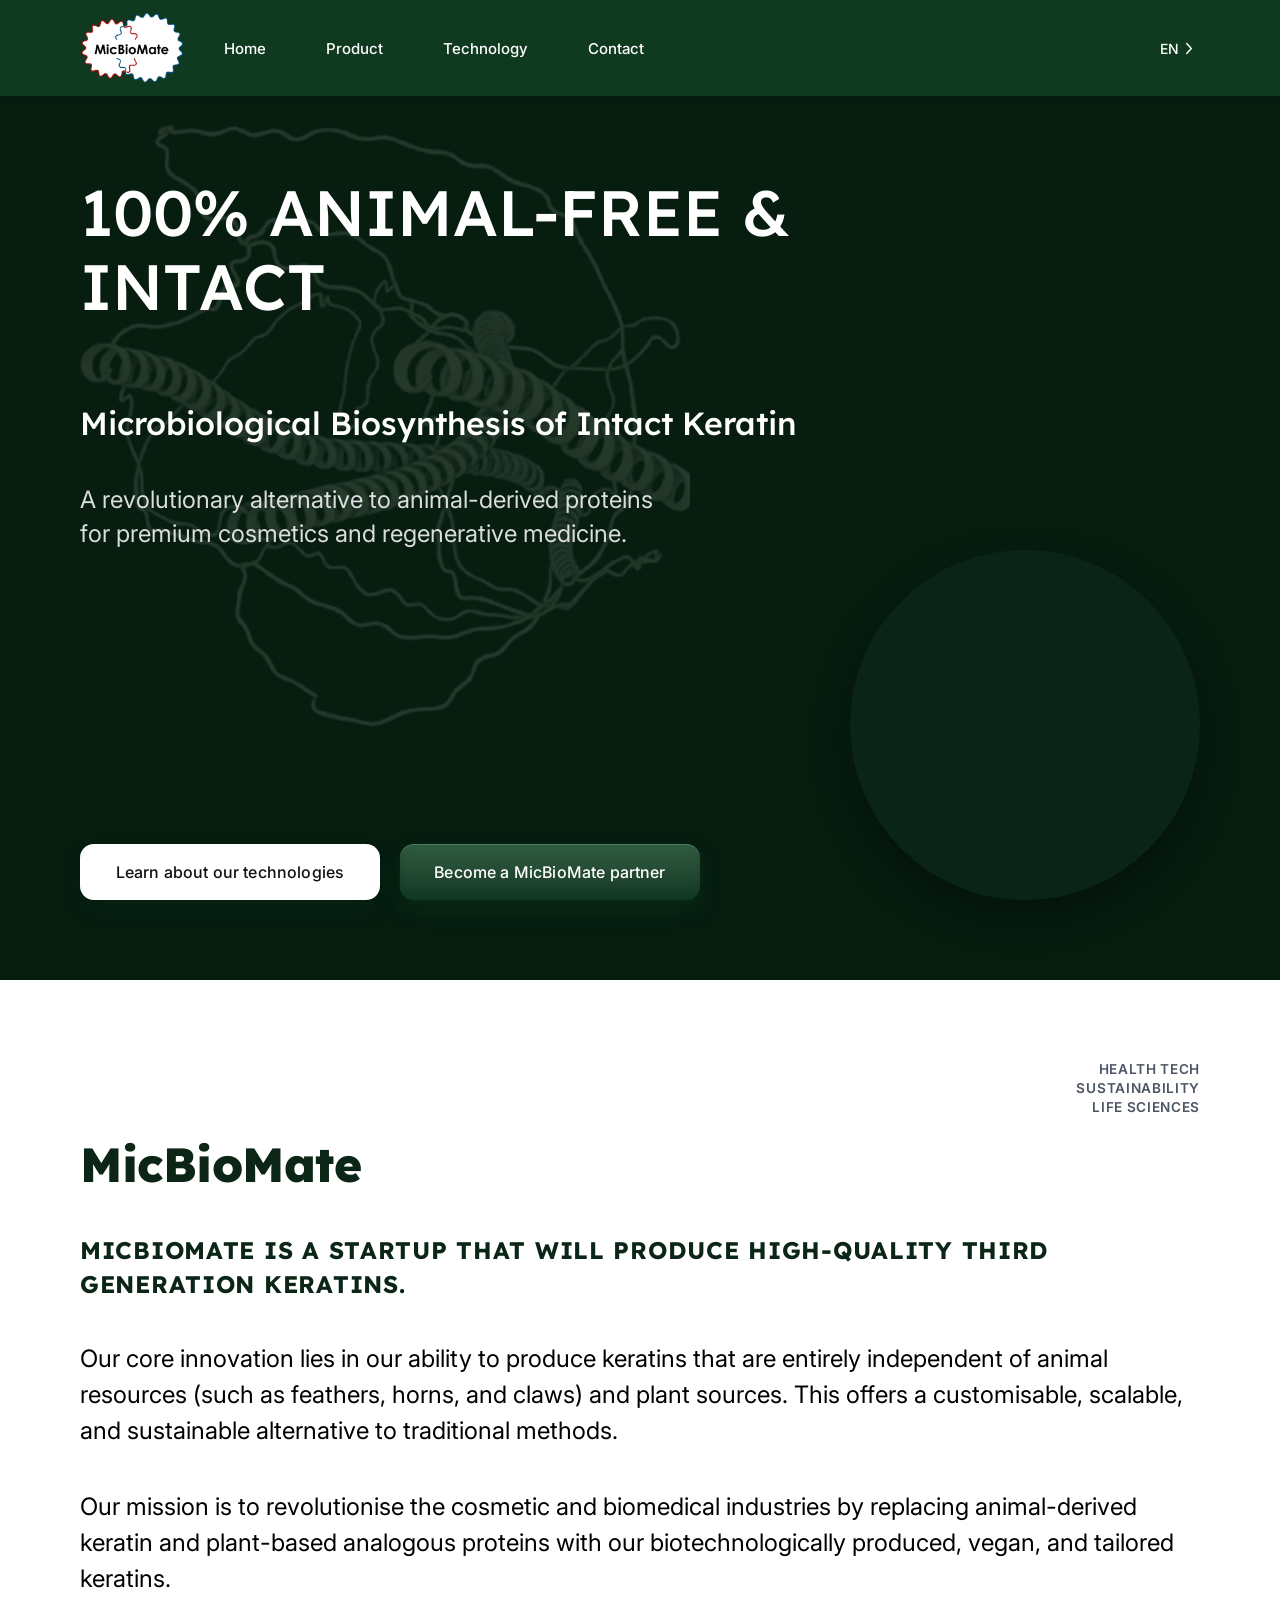
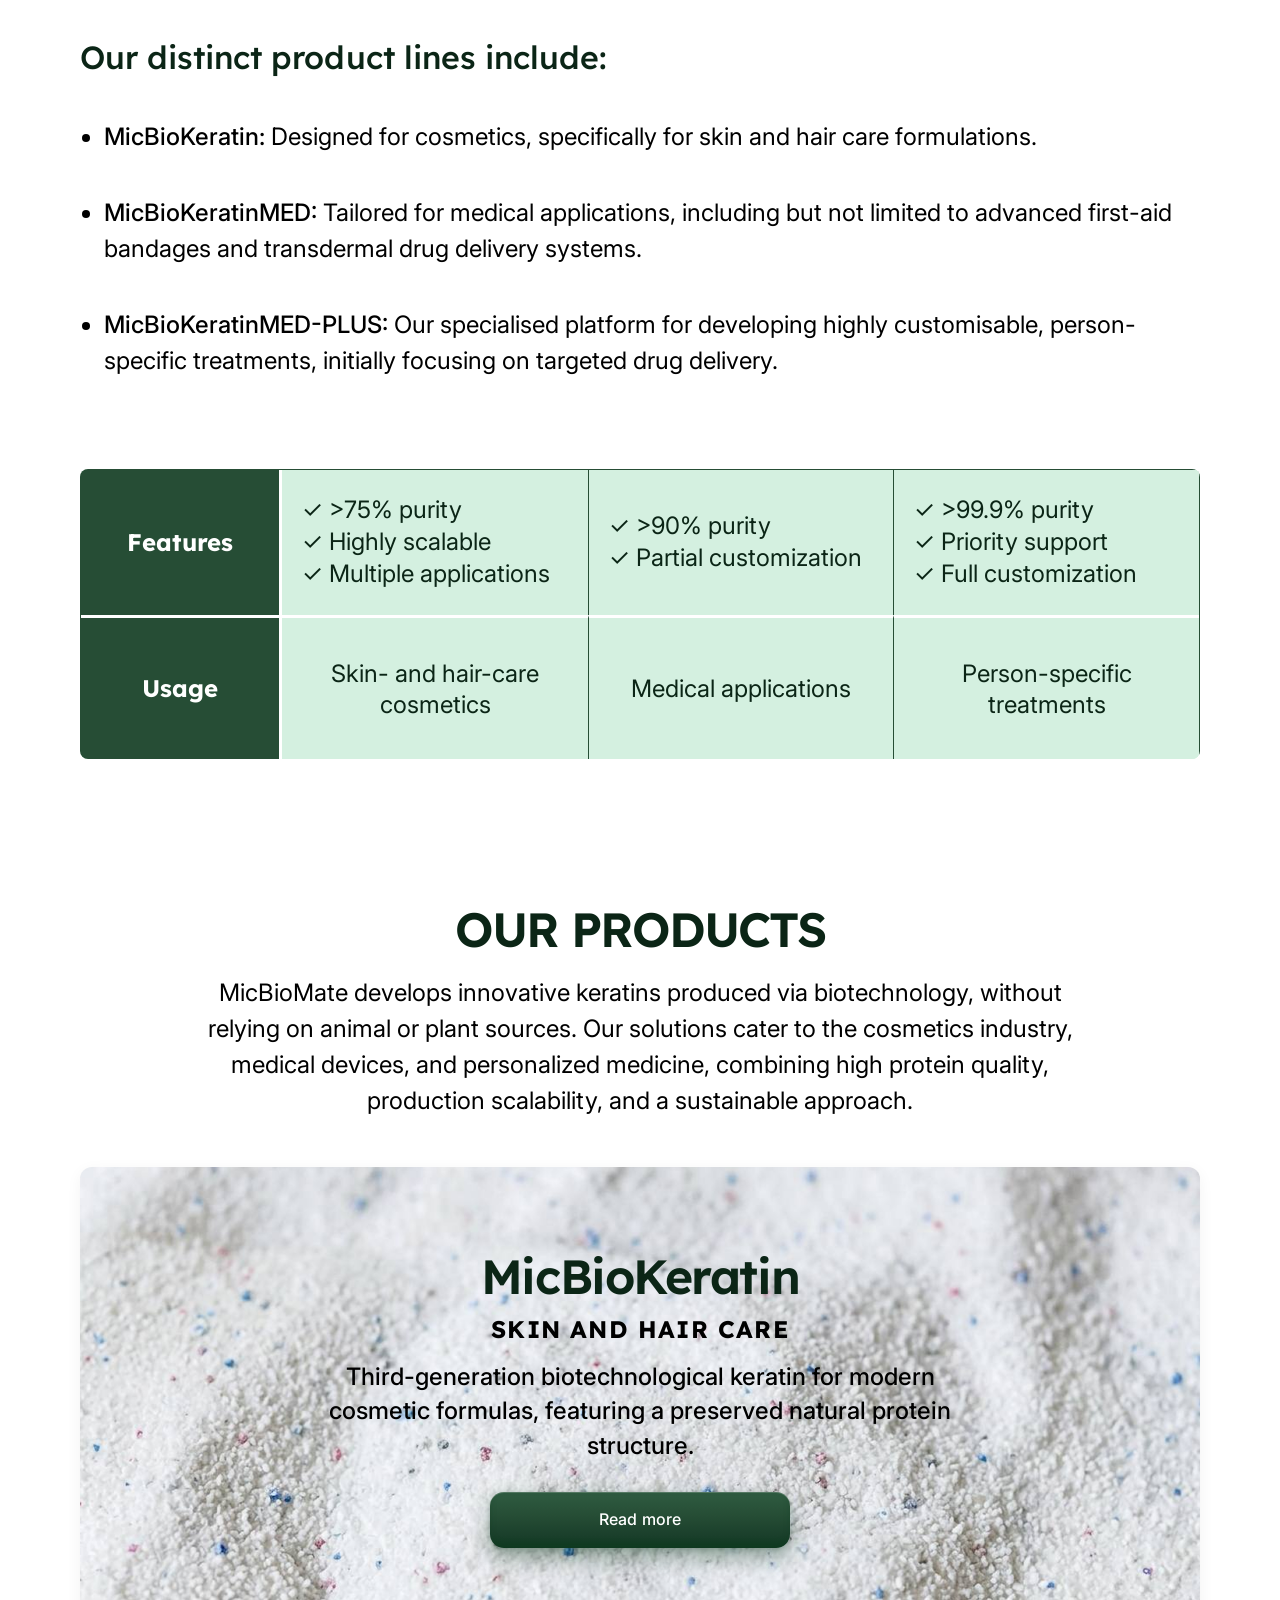
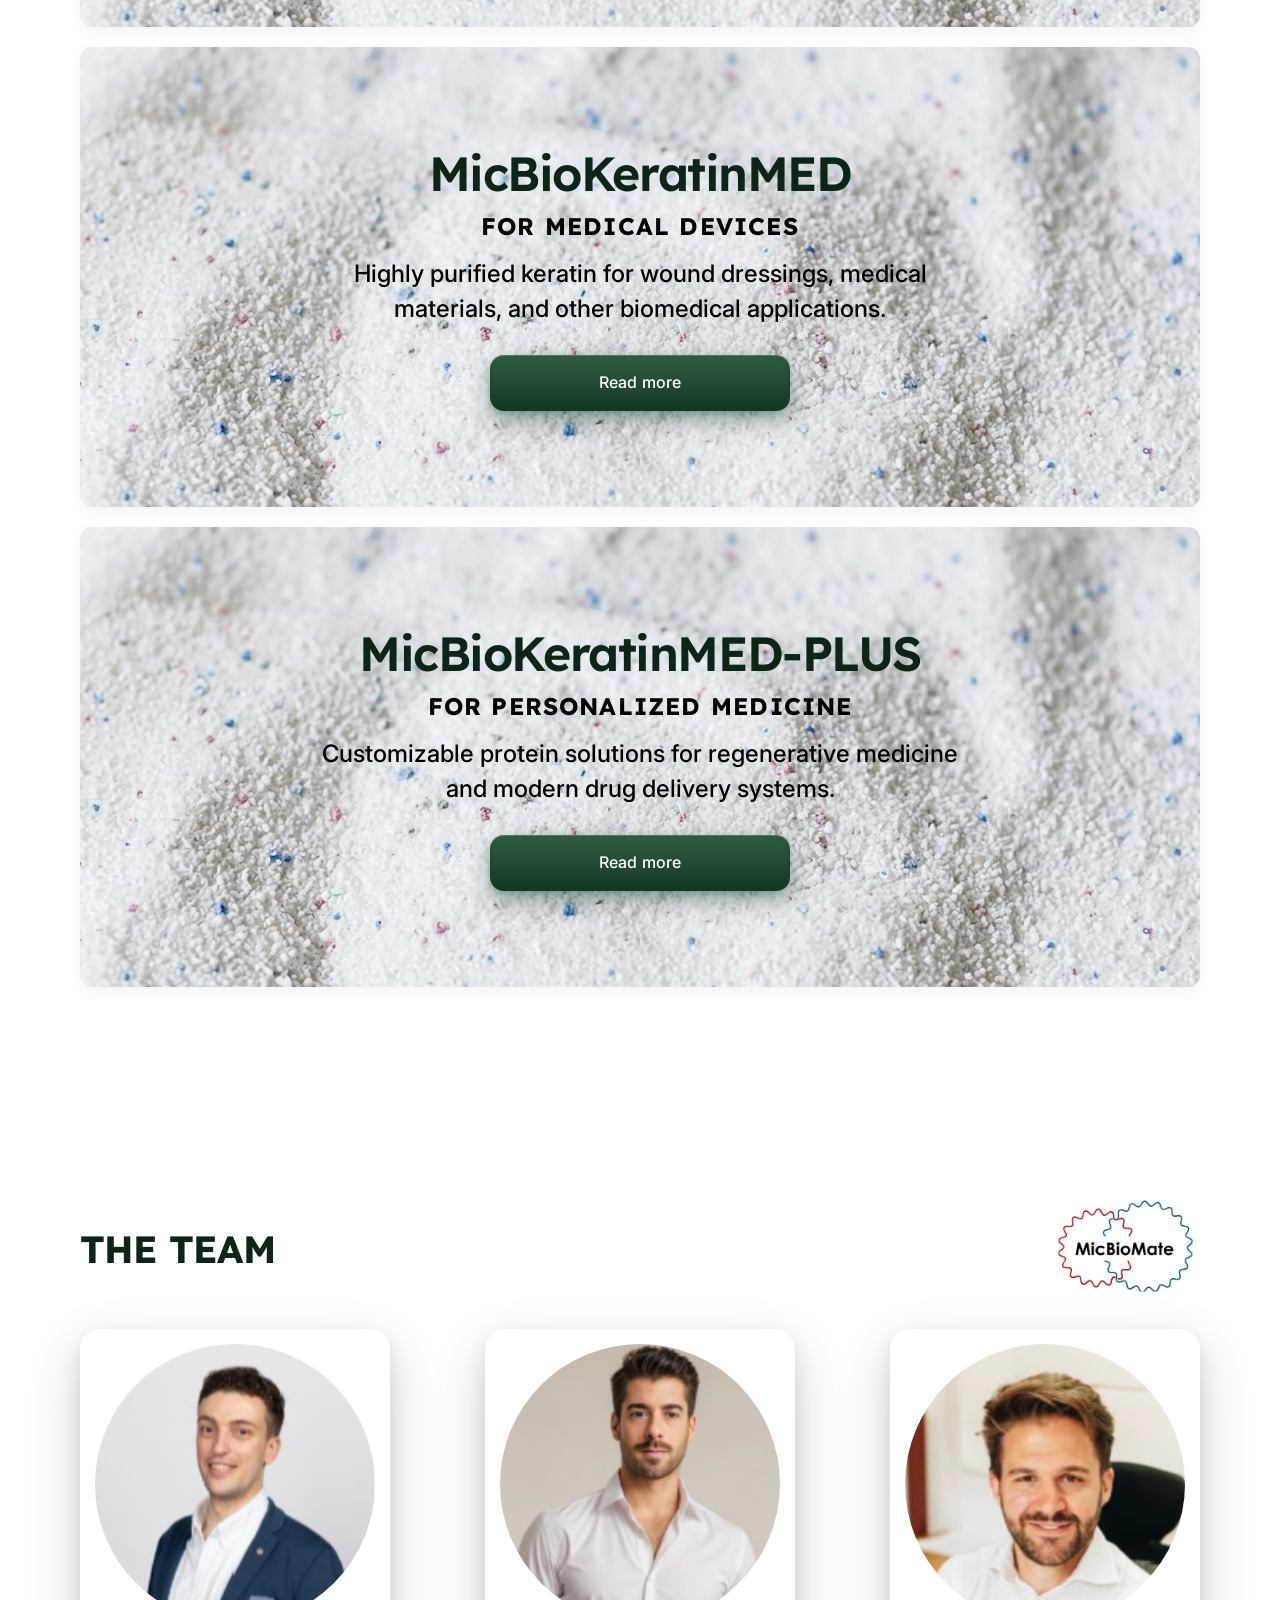
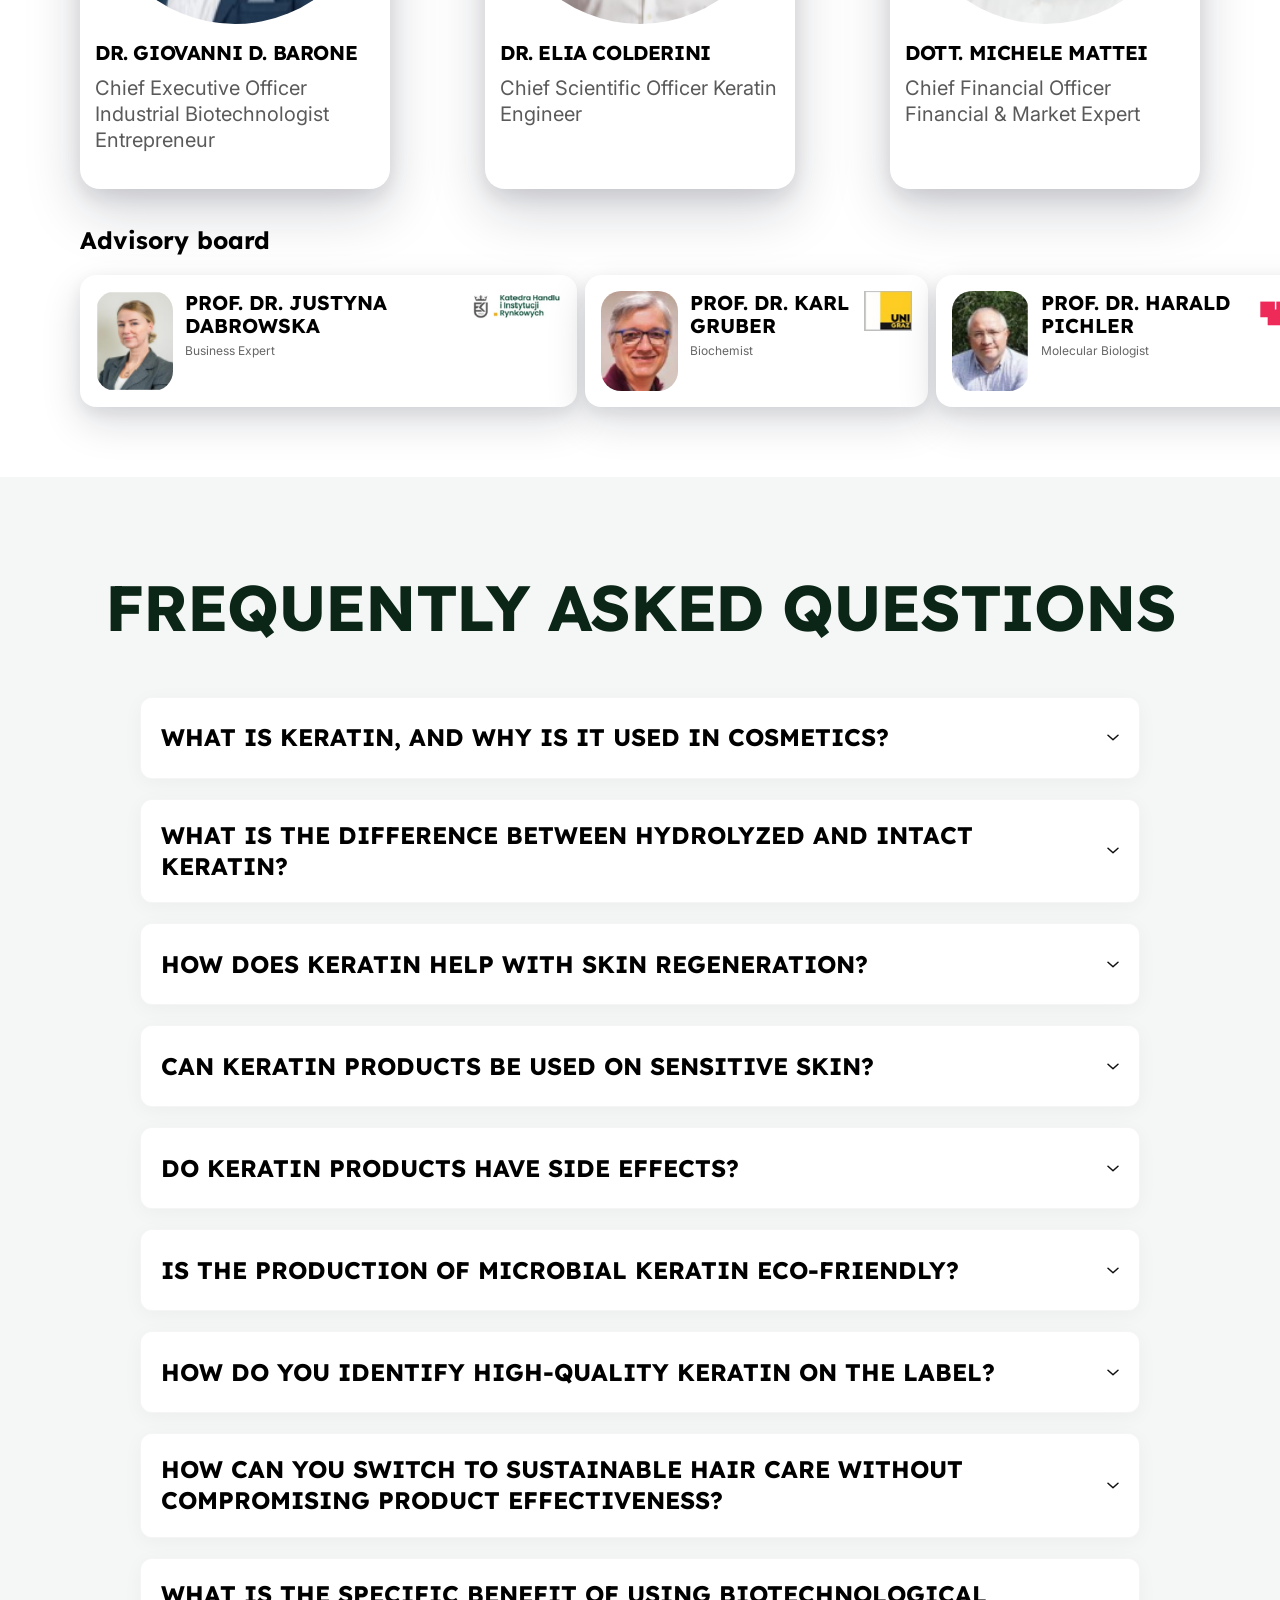
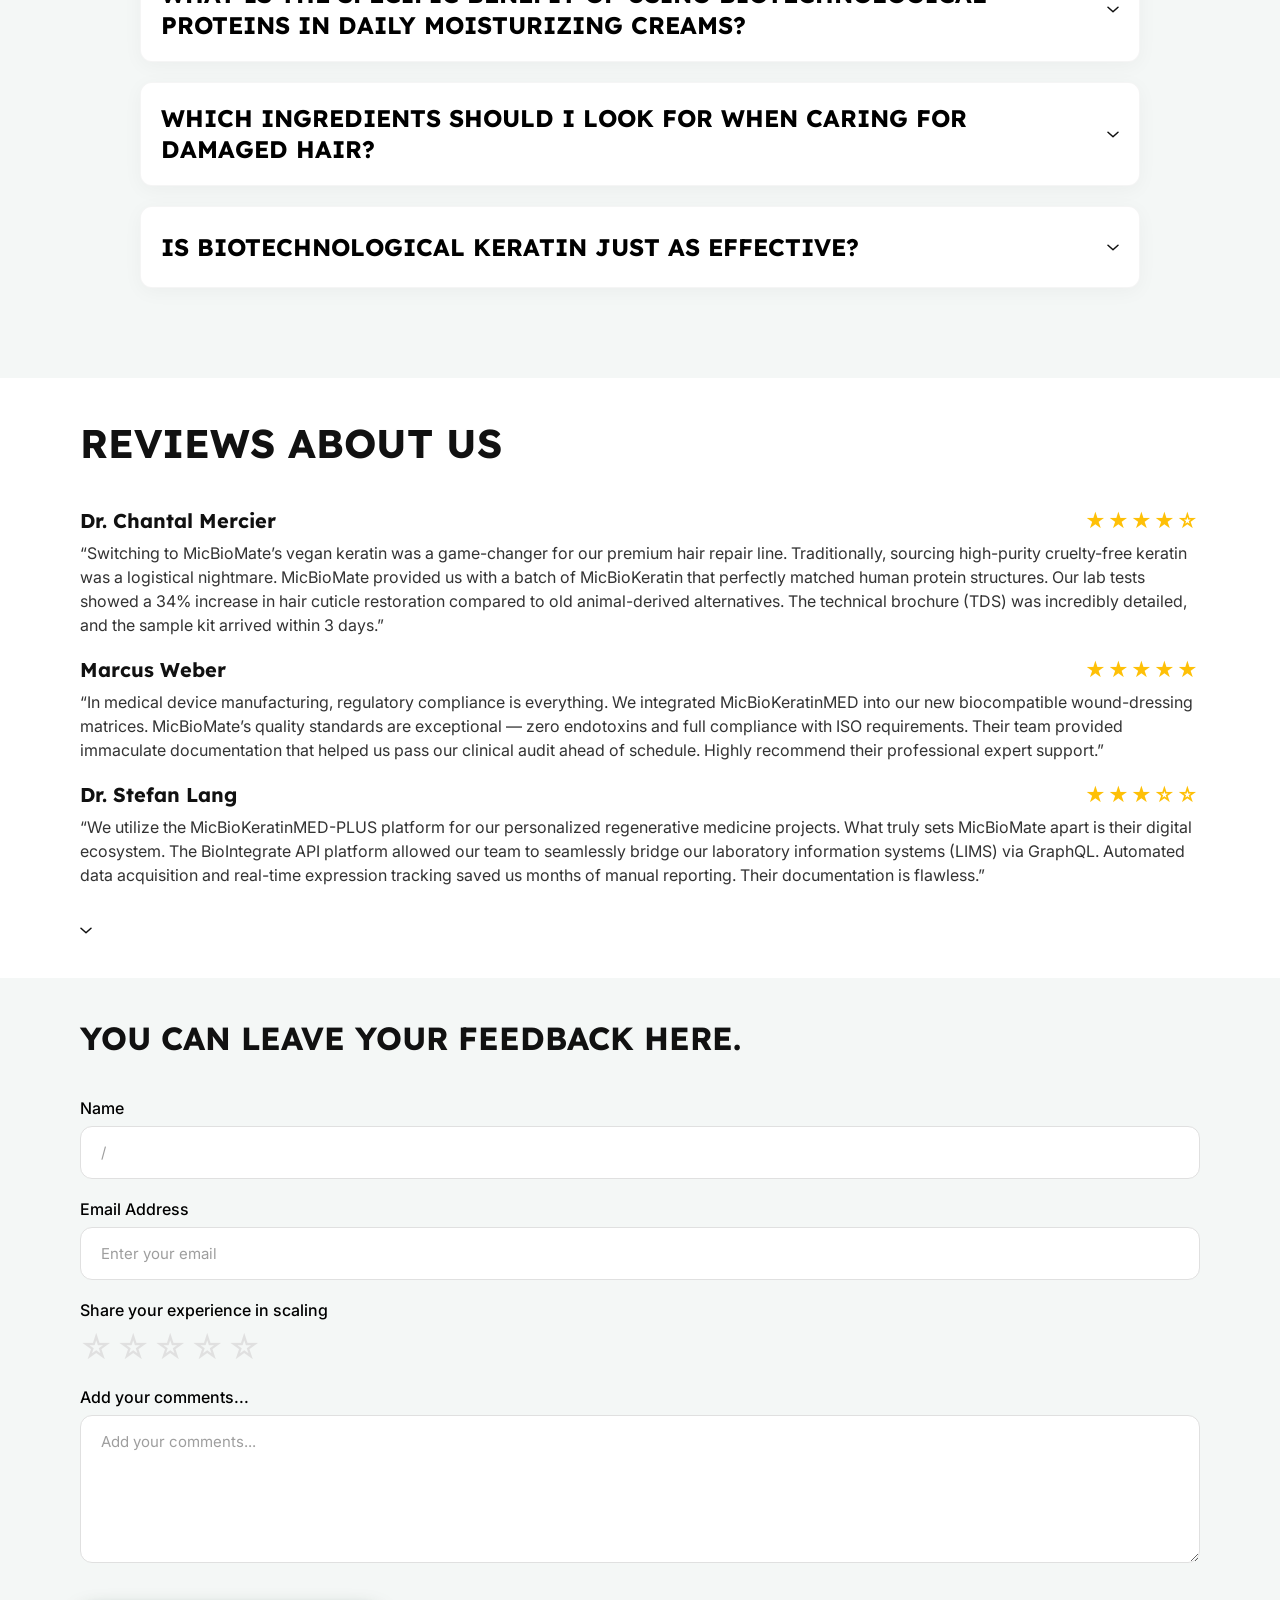
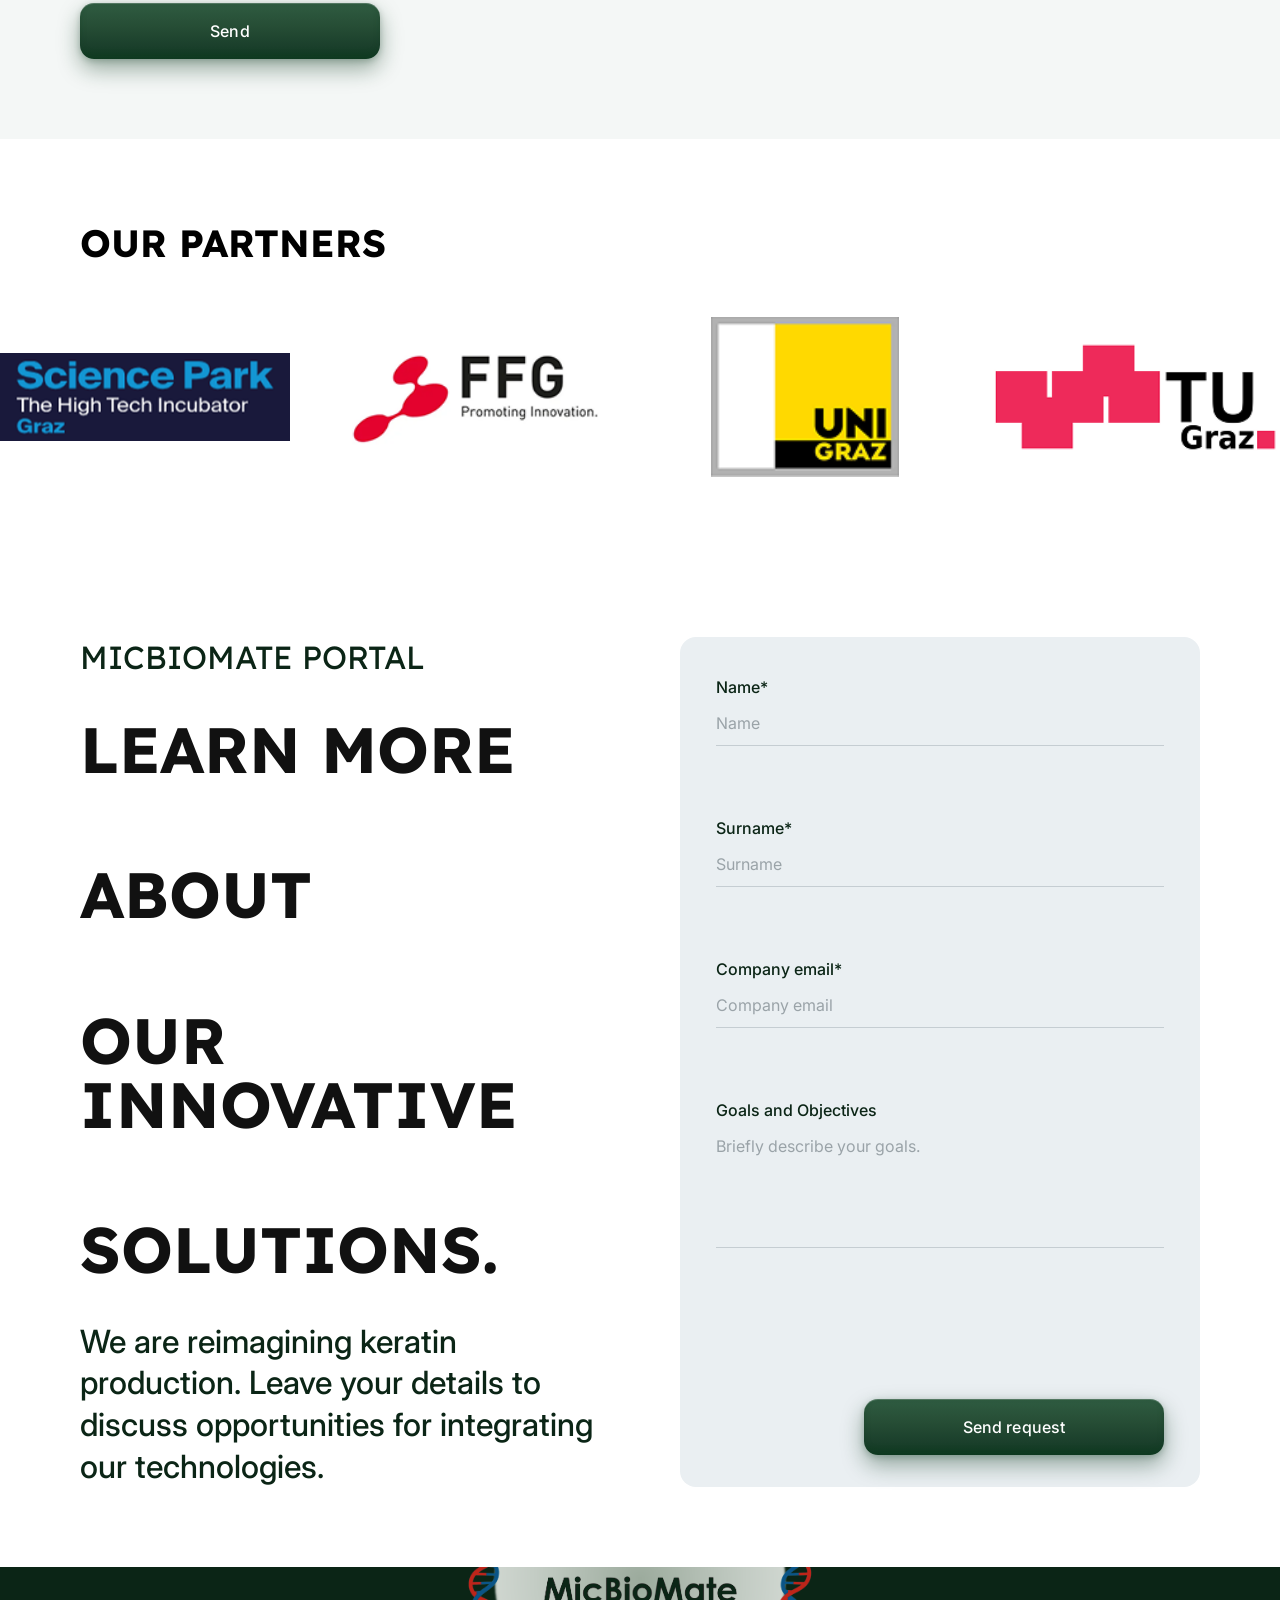
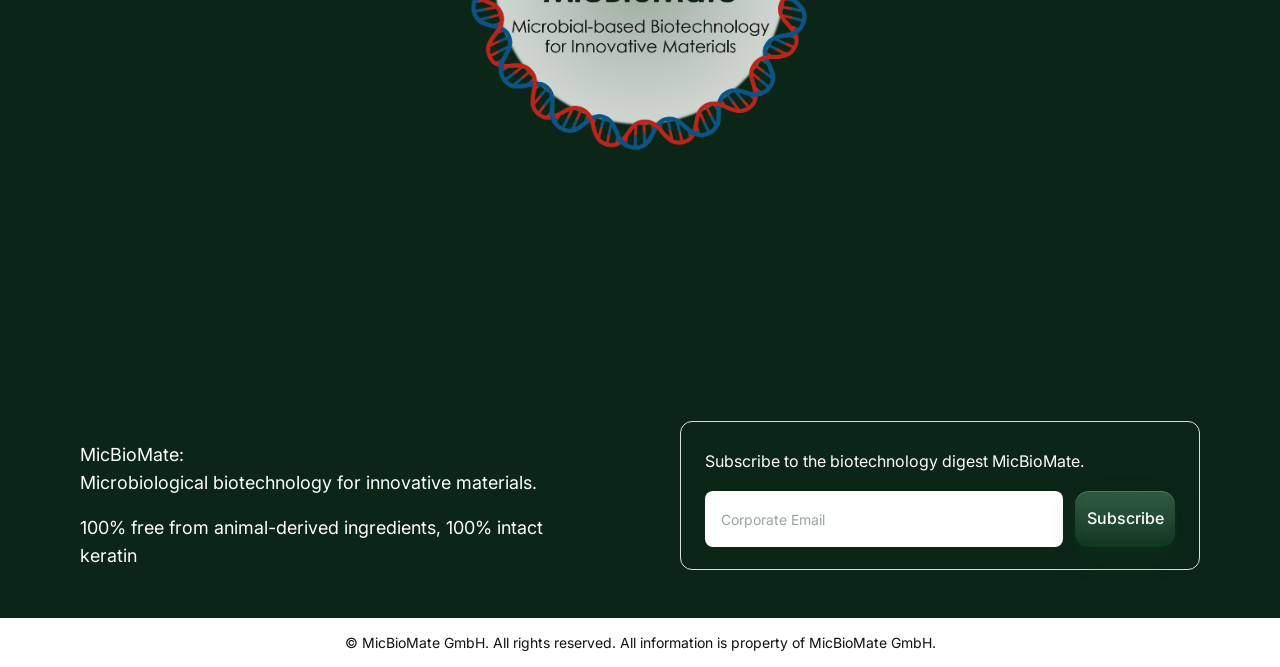
==== index.html @ aed1839c "tatiana internship initial commit" ====
<!DOCTYPE html>
<html lang="en">
<head>
    <meta charset="UTF-8">
    <meta name="viewport" content="width=device-width, initial-scale=1.0">
    <title>MicBioMate — Biobased Materials</title>

    <link rel="preconnect" href="https://fonts.googleapis.com">
    <link rel="preconnect" href="https://fonts.gstatic.com" crossorigin>
    <link href="https://fonts.googleapis.com/css2?family=Inter:wght@400;500;600;700&family=Lexend:wght@400;500;600;700&family=Space+Mono:wght@400;700&display=swap" rel="stylesheet">

    <link rel="stylesheet" href="styles.css">
    <link rel="icon" href="mypictures/favicon-96x96.png" type="image/png">
    <link rel="apple-touch-icon" href="mypictures/apple-touch-icon.png">
</head>
<body>

    <!-- Header Navigation -->
    <header class="header">
    <div class="container header-container">
        <a href="index.html" class="logo">
            <img src="mypictures/Logo.png" alt="MicBioMate Logo" class="logo-img">
        </a>

        <nav class="nav-menu" id="navMenu">
            <a href="index.html#home" class="nav-link" data-i18n="nav_home">Home</a>
            <a href="index.html#product" class="nav-link" data-i18n="nav_product">Product</a>
            <a href="index.html#tech" class="nav-link" data-i18n="nav_tech">Technology</a>
            <a href="mailto:info@micbiomate.com" class="nav-link" data-i18n="nav_contact">Contact</a>
        </nav>

        <div class="header-right">
            <button class="burger-btn" id="burgerBtn" type="button" aria-label="Menu" aria-expanded="false">
                <span class="burger-line"></span>
                <span class="burger-line"></span>
                <span class="burger-line"></span>
            </button>
            <div class="lang-dropdown" id="langDropdown">
                <button class="lang-btn" id="langBtn" type="button" aria-expanded="false">
                    <span class="current-lang" id="currentLang">EN</span>
                    <span class="lang-arrow" aria-hidden="true"><svg class="icon-chevron" width="12" height="7" viewBox="0 0 12 7" fill="none"><path d="M1 1.2L6 5.8L11 1.2" stroke="currentColor" stroke-width="1.5" stroke-linecap="round" stroke-linejoin="round"/></svg></span>
                </button>
                <div class="lang-menu" id="langMenu">
                    <button type="button" class="lang-option" data-lang="en">
                        <span class="lang-flag lang-flag-en" aria-hidden="true"></span>
                        <span class="lang-name">English</span>
                    </button>
                    <button type="button" class="lang-option" data-lang="de">
                        <span class="lang-flag lang-flag-de" aria-hidden="true"></span>
                        <span class="lang-name">German</span>
                    </button>
                    <button type="button" class="lang-option" data-lang="it">
                        <span class="lang-flag lang-flag-it" aria-hidden="true"></span>
                        <span class="lang-name">Italian</span>
                    </button>
                </div>
            </div>
        </div>
    </div>
</header>

    <!-- Hero Section (#home) -->
    <section class="hero" id="home">
        <div class="container hero-container">
            <div class="hero-copy">
                <div class="hero-tag" data-i18n="hero_tag">100% ANIMAL-FREE & INTACT</div>
                <h1 class="hero-title" data-i18n="hero_title">Microbiological Biosynthesis of Intact Keratin</h1>
                <p class="hero-description" data-i18n="hero_desc">
                    A revolutionary alternative to animal-derived proteins for premium cosmetics and regenerative medicine.
                </p>
            </div>

            <div class="hero-buttons">
                <a href="tech.html" class="btn btn-primary" data-i18n="btn_tech">Learn about our technologies</a>
                <a href="partner.html" class="btn btn-secondary" data-i18n="btn_partner">Become a MicBioMate partner</a>
            </div>

            <div class="hero-video-wrap">
                <video class="hero-video" src="mypictures/video5.mp4" autoplay muted loop playsinline preload="auto"></video>
            </div>
        </div>

        <div class="hero-molecule-container">
            <img src="mypictures/molekula.png" alt="Keratin Structure" class="hero-molecule-img">
        </div>
    </section>

    <!-- Technologies Section (#tech) -->
    <section class="tech-section" id="tech">
        <div class="container">
            <div class="tech-header">
                <div class="tech-title-wrap">
                    <h2 class="tech-main-title">MicBioMate</h2>
                </div>
                <div class="tech-category-tag">
                    <span>HEALTH TECH</span>
                    <span>SUSTAINABILITY</span>
                    <span>LIFE SCIENCES</span>
                </div>
            </div>

            <p class="tech-subtitle" data-i18n="home_tech_sub">
                MICBIOMATE IS A STARTUP THAT WILL PRODUCE HIGH-QUALITY THIRD GENERATION KERATINS.
            </p>

            <p class="tech-text" data-i18n="tech_desc_1">
                Our core innovation lies in our ability to produce keratins that are entirely independent of animal resources (such as feathers, horns, and claws) and plant sources. This offers a customisable, scalable, and sustainable alternative to traditional methods.
            </p>

            <p class="tech-text" data-i18n="tech_desc_2">
                Our mission is to revolutionise the cosmetic and biomedical industries by replacing animal-derived keratin and plant-based analogous proteins with our biotechnologically produced, vegan, and tailored keratins.
            </p>

            <h3 class="product-lines-title" data-i18n="prod_title">Our distinct product lines include:</h3>

            <ul class="product-lines-list">
                <li>
                    <strong>MicBioKeratin:</strong> <span data-i18n="pline1_desc">Designed for cosmetics, specifically for skin and hair care formulations.</span>
                </li>
                <li>
                    <strong>MicBioKeratinMED:</strong> <span data-i18n="pline2_desc">Tailored for medical applications, including but not limited to advanced first-aid bandages and transdermal drug delivery systems.</span>
                </li>
                <li>
                    <strong>MicBioKeratinMED-PLUS:</strong> <span data-i18n="pline3_desc">Our specialised platform for developing highly customisable, person-specific treatments, initially focusing on targeted drug delivery.</span>
                </li>
            </ul>

            <div class="tech-table-wrapper">
                <table class="tech-table">
                    <thead>
                        <tr>
                            <th class="col-header" data-i18n="table_features">Features</th>
                            <th>
                                <ul>
                                    <li>✓ &gt;75% purity</li>
                                    <li>✓ Highly scalable</li>
                                    <li>✓ Multiple applications</li>
                                </ul>
                            </th>
                            <th>
                                <ul>
                                    <li>✓ &gt;90% purity</li>
                                    <li>✓ Partial customization</li>
                                </ul>
                            </th>
                            <th>
                                <ul>
                                    <li>✓ &gt;99.9% purity</li>
                                    <li>✓ Priority support</li>
                                    <li>✓ Full customization</li>
                                </ul>
                            </th>
                        </tr>
                    </thead>
                    <tbody>
                        <tr>
                            <td class="row-header" data-i18n="table_usage">Usage</td>
                            <td data-i18n="table_usage_1">Skin- and hair-care cosmetics</td>
                            <td data-i18n="table_usage_2">Medical applications</td>
                            <td data-i18n="table_usage_3">Person-specific treatments</td>
                        </tr>
                    </tbody>
                </table>
            </div>
        </div>
    </section>

    <!-- Products Cards Section (#product) -->
    <section id="product" class="products-section">
        <div class="container">
            <div class="products-header">
                <h2 class="products-title" data-i18n="products_title">OUR PRODUCTS</h2>
                <p class="products-subtext" data-i18n="products_subtext">
                    MicBioMate develops innovative keratins produced via biotechnology, without relying on animal or plant sources. Our solutions cater to the cosmetics industry, medical devices, and personalized medicine, combining high protein quality, production scalability, and a sustainable approach.
                </p>
            </div>

            <div class="products-grid">
                <div class="product-card">
                    <h3 class="product-card-title">MicBioKeratin</h3>
                    <span class="product-card-subtitle" data-i18n="pcard1_sub">SKIN AND HAIR CARE</span>
                    <p class="product-card-desc" data-i18n="pcard1_desc">
                        Third-generation biotechnological keratin for modern cosmetic formulas, featuring a preserved natural protein structure.
                    </p>
                    <a href="product-micbiokeratin.html" class="btn btn-primary" data-i18n="btn_read_more">Read more</a>
                </div>

                <div class="product-card">
                    <h3 class="product-card-title">MicBioKeratinMED</h3>
                    <span class="product-card-subtitle" data-i18n="pcard2_sub">FOR MEDICAL DEVICES</span>
                    <p class="product-card-desc" data-i18n="pcard2_desc">
                        Highly purified keratin for wound dressings, medical materials, and other biomedical applications.
                    </p>
                    <a href="product-micbiokeratinmed.html" class="btn btn-primary" data-i18n="btn_read_more">Read more</a>
                </div>

                <div class="product-card">
                    <h3 class="product-card-title">MicBioKeratinMED-PLUS</h3>
                    <span class="product-card-subtitle" data-i18n="pcard3_sub">FOR PERSONALIZED MEDICINE</span>
                    <p class="product-card-desc" data-i18n="pcard3_desc">
                        Customizable protein solutions for regenerative medicine and modern drug delivery systems.
                    </p>
                    <a href="product-micbiokeratinmed-plus.html" class="btn btn-primary" data-i18n="btn_read_more">Read more</a>
                </div>
            </div>
        </div>
    </section>

    <!-- The Team -->
    <section class="team-section" id="team">
        <div class="container">
            <div class="team-frame">
            <div class="team-header">
                <h2 class="team-main-title" data-i18n="team_title">THE TEAM</h2>
                <div class="team-logo-wrap">
                    <img src="mypictures/Logo.png" alt="MicBioMate Logo" class="team-badge-logo">
                </div>
            </div>

            <div class="team-grid">
                <div class="team-card">
                    <div class="team-img-wrap">
                        <img src="mypictures/image3.png" alt="Dr. Giovanni D. Barone" class="team-avatar">
                    </div>
                    <h3 class="team-member-name">DR. GIOVANNI D. BARONE</h3>
                    <p class="team-member-role" data-i18n-html="team_role_1">Chief Executive Officer<br>Industrial Biotechnologist<br>Entrepreneur</p>
                </div>

                <div class="team-card">
                    <div class="team-img-wrap">
                        <img src="mypictures/image4.png" alt="Dr. Elia Coldesini" class="team-avatar">
                    </div>
                    <h3 class="team-member-name">DR. ELIA COLDERINI</h3>
                    <p class="team-member-role" data-i18n="team_role_2">Chief Scientific Officer Keratin Engineer</p>
                </div>

                <div class="team-card">
                    <div class="team-img-wrap">
                        <img src="mypictures/image5.png" alt="Dott. Michele Mattei" class="team-avatar">
                    </div>
                    <h3 class="team-member-name">DOTT. MICHELE MATTEI</h3>
                    <p class="team-member-role" data-i18n="team_role_3">Chief Financial Officer Financial &amp; Market Expert</p>
                </div>
            </div>

            <div class="advisory-section">
                <h3 class="advisory-title" data-i18n="advisory_title">Advisory board</h3>
                
                <div class="advisory-grid">
                    <div class="advisory-card advisory-card-1">
                        <img src="mypictures/image6.png" alt="Prof. Dr. Justyna Dabrowska" class="advisory-avatar">
                        <div class="advisory-info">
                            <h4 class="advisory-name">PROF. DR. JUSTYNA DABROWSKA</h4>
                            <p class="advisory-desc">Business Expert</p>
                        </div>
                        <img src="mypictures/image9.png" alt="Institution Logo" class="advisory-logo">
                    </div>

                    <div class="advisory-card advisory-card-2">
                        <img src="mypictures/image7.png" alt="Prof. Dr. Karl Gruber" class="advisory-avatar">
                        <div class="advisory-info">
                            <h4 class="advisory-name">PROF. DR. KARL GRUBER</h4>
                            <p class="advisory-desc">Biochemist</p>
                        </div>
                        <img src="mypictures/image10.png" alt="Institution Logo" class="advisory-logo">
                    </div>

                    <div class="advisory-card advisory-card-3">
                        <img src="mypictures/image8.png" alt="Prof. Dr. Harald Pichler" class="advisory-avatar">
                        <div class="advisory-info">
                            <h4 class="advisory-name">PROF. DR. HARALD PICHLER</h4>
                            <p class="advisory-desc">Molecular Biologist</p>
                        </div>
                        <img src="mypictures/image11.png" alt="Institution Logo" class="advisory-logo">
                    </div>
                </div>
            </div>
            </div>
        </div>
    </section>
   <!-- 5. Frequently Asked Questions Section -->
<section class="faq-section" id="faq">
    <div class="container">
        <h2 class="faq-main-title" data-i18n="faq_title">FREQUENTLY ASKED QUESTIONS</h2>
        
        <div class="faq-list">
            <div class="faq-item">
                <button class="faq-question" type="button" aria-expanded="false">
                    <span data-i18n="faq_q1">WHAT IS KERATIN, AND WHY IS IT USED IN COSMETICS?</span>
                    <span class="faq-arrow" aria-hidden="true"><svg class="icon-chevron" width="12" height="7" viewBox="0 0 12 7" fill="none"><path d="M1 1.2L6 5.8L11 1.2" stroke="currentColor" stroke-width="1.5" stroke-linecap="round" stroke-linejoin="round"/></svg></span>
                </button>
                <div class="faq-answer">
                    <p data-i18n="faq_a1">Keratin is a fibrous protein that serves as the primary building block for hair, nails, and skin. It is used in cosmetic products to help restore damaged hair, improve skin elasticity, and protect the skin barrier.</p>
                    <a href="https://www.google.com/search?q=WHAT+IS+KERATIN,+AND+WHY+IS+IT+USED+IN+COSMETICS?" target="_blank" class="btn btn-primary btn-faq" data-i18n="faq_google">Ask Google AI</a>
                </div>
            </div>

            <div class="faq-item">
                <button class="faq-question" type="button" aria-expanded="false">
                    <span data-i18n="faq_q2">WHAT IS THE DIFFERENCE BETWEEN HYDROLYZED AND INTACT KERATIN?</span>
                    <span class="faq-arrow" aria-hidden="true"><svg class="icon-chevron" width="12" height="7" viewBox="0 0 12 7" fill="none"><path d="M1 1.2L6 5.8L11 1.2" stroke="currentColor" stroke-width="1.5" stroke-linecap="round" stroke-linejoin="round"/></svg></span>
                </button>
                <div class="faq-answer">
                    <p data-i18n="faq_a2">Hydrolyzed keratin is broken down into small fragments using chemical treatments to more easily fit onto external hair structures or surface skin; intact keratin maintains its native structure and structural protein integrity, providing a durable, profound priming protein layer for supreme product.</p>
                    <a href="https://www.google.com/search?q=WHAT+IS+THE+DIFFERENCE+BETWEEN+HYDROLYZED+AND+INTACT+KERATIN?" target="_blank" class="btn btn-primary btn-faq" data-i18n="faq_google">Ask Google AI</a>
                </div>
            </div>

            <div class="faq-item">
                <button class="faq-question" type="button" aria-expanded="false">
                    <span data-i18n="faq_q3">HOW DOES KERATIN HELP WITH SKIN REGENERATION?</span>
                    <span class="faq-arrow" aria-hidden="true"><svg class="icon-chevron" width="12" height="7" viewBox="0 0 12 7" fill="none"><path d="M1 1.2L6 5.8L11 1.2" stroke="currentColor" stroke-width="1.5" stroke-linecap="round" stroke-linejoin="round"/></svg></span>
                </button>
                <div class="faq-answer">
                    <p data-i18n="faq_a3">Intact keratin provides structural protein support and cell integrity, assisting in dermal repair and extracellular matrix formation. This protein helps with the extensive production of fine skin collagen and strengthening the protective skin barrier.</p>
                    <a href="https://www.google.com/search?q=HOW+DOES+KERATIN+HELP+WITH+SKIN+REGENERATION?" target="_blank" class="btn btn-primary btn-faq" data-i18n="faq_google">Ask Google AI</a>
                </div>
            </div>

            <div class="faq-item">
                <button class="faq-question" type="button" aria-expanded="false">
                    <span data-i18n="faq_q4">CAN KERATIN PRODUCTS BE USED ON SENSITIVE SKIN?</span>
                    <span class="faq-arrow" aria-hidden="true"><svg class="icon-chevron" width="12" height="7" viewBox="0 0 12 7" fill="none"><path d="M1 1.2L6 5.8L11 1.2" stroke="currentColor" stroke-width="1.5" stroke-linecap="round" stroke-linejoin="round"/></svg></span>
                </button>
                <div class="faq-answer">
                    <p data-i18n="faq_a4">Yes, pure third-generation keratin is exceptionally skin-compatible and allergen-free, making it safe for sensitive skin and inflammatory conditions like atopic dermatitis or eczema. Always patch-test before applying or consulting your physician for severe conditions.</p>
                    <a href="https://www.google.com/search?q=CAN+KERATIN+PRODUCTS+BE+USED+ON+SENSITIVE+SKIN?" target="_blank" class="btn btn-primary btn-faq" data-i18n="faq_google">Ask Google AI</a>
                </div>
            </div>

            <div class="faq-item">
                <button class="faq-question" type="button" aria-expanded="false">
                    <span data-i18n="faq_q5">DO KERATIN PRODUCTS HAVE SIDE EFFECTS?</span>
                    <span class="faq-arrow" aria-hidden="true"><svg class="icon-chevron" width="12" height="7" viewBox="0 0 12 7" fill="none"><path d="M1 1.2L6 5.8L11 1.2" stroke="currentColor" stroke-width="1.5" stroke-linecap="round" stroke-linejoin="round"/></svg></span>
                </button>
                <div class="faq-answer">
                    <p data-i18n="faq_a5">Pure third-generation keratin products are completely biocompatible and do not cause systemic side effects. Unlike animal-derived harsh chemical alternatives, bioengineered keratin preserves natural affinity to skin, minimizing irritation or structural damage and ensuring maximum safety.</p>
                    <a href="https://www.google.com/search?q=DO+KERATIN+PRODUCTS+HAVE+SIDE+EFFECTS?" target="_blank" class="btn btn-primary btn-faq" data-i18n="faq_google">Ask Google AI</a>
                </div>
            </div>

            <div class="faq-item">
                <button class="faq-question" type="button" aria-expanded="false">
                    <span data-i18n="faq_q6">IS THE PRODUCTION OF MICROBIAL KERATIN ECO-FRIENDLY?</span>
                    <span class="faq-arrow" aria-hidden="true"><svg class="icon-chevron" width="12" height="7" viewBox="0 0 12 7" fill="none"><path d="M1 1.2L6 5.8L11 1.2" stroke="currentColor" stroke-width="1.5" stroke-linecap="round" stroke-linejoin="round"/></svg></span>
                </button>
                <div class="faq-answer">
                    <p data-i18n="faq_a6">Yes, the production of microbial keratin is entirely cruelty-free, sustainable, and dramatically reduces water consumption, carbon footprints, and environmental waste compared to traditional animal farming.</p>
                    <a href="https://www.google.com/search?q=IS+THE+PRODUCTION+OF+MICROBIAL+KERATIN+ECO-FRIENDLY?" target="_blank" class="btn btn-primary btn-faq" data-i18n="faq_google">Ask Google AI</a>
                </div>
            </div>

            <div class="faq-item">
                <button class="faq-question" type="button" aria-expanded="false">
                    <span data-i18n="faq_q7">HOW DO YOU IDENTIFY HIGH-QUALITY KERATIN ON THE LABEL?</span>
                    <span class="faq-arrow" aria-hidden="true"><svg class="icon-chevron" width="12" height="7" viewBox="0 0 12 7" fill="none"><path d="M1 1.2L6 5.8L11 1.2" stroke="currentColor" stroke-width="1.5" stroke-linecap="round" stroke-linejoin="round"/></svg></span>
                </button>
                <div class="faq-answer">
                    <p data-i18n="faq_a7">Look for terms like "bio-engineered third-generation keratin", high purity percentages (>95%), and explicit avoidance of animal-derived feathers or claws. True high-quality keratin ensures preserved secondary and tertiary structural integrity for optimal functional performance.</p>
                    <a href="https://www.google.com/search?q=HOW+DO+YOU+IDENTIFY+HIGH-QUALITY+KERATIN+ON+THE+LABEL?" target="_blank" class="btn btn-primary btn-faq" data-i18n="faq_google">Ask Google AI</a>
                </div>
            </div>

            <div class="faq-item">
                <button class="faq-question" type="button" aria-expanded="false">
                    <span data-i18n="faq_q8">HOW CAN YOU SWITCH TO SUSTAINABLE HAIR CARE WITHOUT COMPROMISING PRODUCT EFFECTIVENESS?</span>
                    <span class="faq-arrow" aria-hidden="true"><svg class="icon-chevron" width="12" height="7" viewBox="0 0 12 7" fill="none"><path d="M1 1.2L6 5.8L11 1.2" stroke="currentColor" stroke-width="1.5" stroke-linecap="round" stroke-linejoin="round"/></svg></span>
                </button>
                <div class="faq-answer">
                    <p data-i18n="faq_a8">To switch to sustainable hair care without sacrificing performance, look for products using advanced eco-friendly bio-synthesized keratin that matches animal-derived standards. Always verify eco-certifications and check professional feedback on environmental performance before making the full switch.</p>
                    <a href="https://www.google.com/search?q=HOW+CAN+YOU+SWITCH+TO+SUSTAINABLE+HAIR+CARE+WITHOUT+COMPROMISING+PRODUCT+EFFECTIVENESS?" target="_blank" class="btn btn-primary btn-faq" data-i18n="faq_google">Ask Google AI</a>
                </div>
            </div>

            <div class="faq-item">
                <button class="faq-question" type="button" aria-expanded="false">
                    <span data-i18n="faq_q9">WHAT IS THE SPECIFIC BENEFIT OF USING BIOTECHNOLOGICAL PROTEINS IN DAILY MOISTURIZING CREAMS?</span>
                    <span class="faq-arrow" aria-hidden="true"><svg class="icon-chevron" width="12" height="7" viewBox="0 0 12 7" fill="none"><path d="M1 1.2L6 5.8L11 1.2" stroke="currentColor" stroke-width="1.5" stroke-linecap="round" stroke-linejoin="round"/></svg></span>
                </button>
                <div class="faq-answer">
                    <p data-i18n="faq_a9">Biotechnological proteins form a breathable molecular film over the skin surface that locks in moisture and instantly smooths out fine lines. Unlike large animal-derived molecules, these peptides are synthesized from bioengineered yeast, ensuring absolute purity and zero allergic reactions.</p>
                    <a href="https://www.google.com/search?q=What+is+the+specific+benefit+of+using+biotechnological+proteins+in+daily+moisturizing+creams?" target="_blank" class="btn btn-primary btn-faq" data-i18n="faq_google">Ask Google AI</a>
                </div>
            </div>

            <div class="faq-item">
                <button class="faq-question" type="button" aria-expanded="false">
                    <span data-i18n="faq_q10">WHICH INGREDIENTS SHOULD I LOOK FOR WHEN CARING FOR DAMAGED HAIR?</span>
                    <span class="faq-arrow" aria-hidden="true"><svg class="icon-chevron" width="12" height="7" viewBox="0 0 12 7" fill="none"><path d="M1 1.2L6 5.8L11 1.2" stroke="currentColor" stroke-width="1.5" stroke-linecap="round" stroke-linejoin="round"/></svg></span>
                </button>
                <div class="faq-answer">
                    <p data-i18n="faq_a10">Focus on intact, bio-synthesized keratin instead of heavy hydrolyzed alternatives, as it allows deep penetration into the hair cortex to rebuild internal fibers. Complement with natural lipids to heal the cuticle and provide lasting protection.</p>
                    <a href="https://www.google.com/search?q=Which+ingredients+should+I+look+for+when+caring+for+damaged+hair?" target="_blank" class="btn btn-primary btn-faq" data-i18n="faq_google">Ask Google AI</a>
                </div>
            </div>

            <div class="faq-item">
                <button class="faq-question" type="button" aria-expanded="false">
                    <span data-i18n="faq_q11">IS BIOTECHNOLOGICAL KERATIN JUST AS EFFECTIVE?</span>
                    <span class="faq-arrow" aria-hidden="true"><svg class="icon-chevron" width="12" height="7" viewBox="0 0 12 7" fill="none"><path d="M1 1.2L6 5.8L11 1.2" stroke="currentColor" stroke-width="1.5" stroke-linecap="round" stroke-linejoin="round"/></svg></span>
                </button>
                <div class="faq-answer">
                    <p data-i18n="faq_a11">Yes, biotechnological keratin is just as effective—and often more superior—to traditional animal-derived protein. Thanks to advanced synthetic biotechnology, its molecules perfectly replicate the structure of human hair, enabling it to penetrate deeper into damaged tissue and repair hair from within.</p>
                    <a href="https://www.google.com/search?q=Is+biotechnological+keratin+just+as+effective?" target="_blank" class="btn btn-primary btn-faq" data-i18n="faq_google">Ask Google AI</a>
                </div>
            </div>
        </div>
    </div>
</section>
<!-- 6. Reviews About Us Section -->
    <section class="reviews-section" id="reviews">
        <div class="container">
            <h2 class="section-title" data-i18n="reviews_title">REVIEWS ABOUT US</h2>
            
            <div class="reviews-list" id="reviewsList">
                <!-- Review 1 -->
                <div class="review-item">
                    <div class="review-header">
                        <h3 class="reviewer-name">Dr. Chantal Mercier</h3>
                        <div class="stars" data-rating="4">★★★★☆</div>
                    </div>
                    <p class="review-text" data-i18n="review_1_text">“Switching to MicBioMate’s vegan keratin was a game-changer for our premium hair repair line. Traditionally, sourcing high-purity cruelty-free keratin was a logistical nightmare. MicBioMate provided us with a batch of MicBioKeratin that perfectly matched human protein structures. Our lab tests showed a 34% increase in hair cuticle restoration compared to old animal-derived alternatives. The technical brochure (TDS) was incredibly detailed, and the sample kit arrived within 3 days.”</p>
                </div>

                <!-- Review 2 -->
                <div class="review-item">
                    <div class="review-header">
                        <h3 class="reviewer-name">Marcus Weber</h3>
                        <div class="stars" data-rating="5">★★★★★</div>
                    </div>
                    <p class="review-text" data-i18n="review_2_text">“In medical device manufacturing, regulatory compliance is everything. We integrated MicBioKeratinMED into our new biocompatible wound-dressing matrices. MicBioMate’s quality standards are exceptional — zero endotoxins and full compliance with ISO requirements. Their team provided immaculate documentation that helped us pass our clinical audit ahead of schedule. Highly recommend their professional expert support.”</p>
                </div>

                <!-- Review 3 -->
                <div class="review-item">
                    <div class="review-header">
                        <h3 class="reviewer-name">Dr. Stefan Lang</h3>
                        <div class="stars" data-rating="3">★★★☆☆</div>
                    </div>
                    <p class="review-text" data-i18n="review_3_text">“We utilize the MicBioKeratinMED-PLUS platform for our personalized regenerative medicine projects. What truly sets MicBioMate apart is their digital ecosystem. The BioIntegrate API platform allowed our team to seamlessly bridge our laboratory information systems (LIMS) via GraphQL. Automated data acquisition and real-time expression tracking saved us months of manual reporting. Their documentation is flawless.”</p>
                </div>
            </div>
            <button type="button" class="reviews-more" id="reviewsMoreBtn" aria-expanded="false" data-i18n-aria="reviews_more" aria-label="Show more reviews">
                <svg class="reviews-more-icon icon-chevron" width="12" height="7" viewBox="0 0 12 7" fill="none" aria-hidden="true">
                    <path d="M1 1.2L6 5.8L11 1.2" stroke="currentColor" stroke-width="1.5" stroke-linecap="round" stroke-linejoin="round"/>
                </svg>
            </button>
        </div>
    </section>
    <!-- 7. Feedback Form Section -->
    <section class="feedback-section" id="feedback">
        <div class="container">
            <h2 class="section-title" data-i18n="feedback_title">YOU CAN LEAVE YOUR FEEDBACK HERE.</h2>
            
            <form class="feedback-form" id="feedbackForm">
                <div class="form-group">
                    <label for="name" data-i18n="feedback_name">Name</label>
                    <input type="text" id="name" name="name" required data-i18n-placeholder="feedback_name_ph" placeholder="/">
                </div>

                <div class="form-group">
                    <label for="email" data-i18n="feedback_email">Email Address</label>
                    <input type="email" id="email" name="email" required data-i18n-placeholder="feedback_email_ph" placeholder="Enter your email">
                </div>

                <div class="form-group">
                    <label data-i18n="feedback_rating">Share your experience in scaling</label>
                    <div class="star-rating" id="starRating">
                        <span class="star" data-value="1">☆</span>
                        <span class="star" data-value="2">☆</span>
                        <span class="star" data-value="3">☆</span>
                        <span class="star" data-value="4">☆</span>
                        <span class="star" data-value="5">☆</span>
                    </div>
                    <input type="hidden" name="rating" id="ratingValue" value="0" required>
                </div>

                <div class="form-group">
                    <label for="comments" data-i18n="feedback_comments">Add your comments...</label>
                    <textarea id="comments" name="comments" rows="6" required data-i18n-placeholder="feedback_comments_ph" placeholder="Add your comments..."></textarea>
                </div>

                <button type="submit" class="btn btn-send" data-i18n="feedback_send">Send</button>
            </form>
        </div>
    </section>
    <section class="partners-section" id="partners">
        <div class="container">
            <h2 class="section-title" data-i18n="partners_title">OUR PARTNERS</h2>
        </div>
        <div class="partners-carousel" aria-label="Partners">
            <div class="carousel-track">
                <div class="carousel-group">
                    <div class="partner-logo"><img src="mypictures/image52.png" alt="Science Park Graz"></div>
                    <div class="partner-logo"><img src="mypictures/image53.png" alt="FFG"></div>
                    <div class="partner-logo"><img src="mypictures/image54.png" alt="UNI GRAZ"></div>
                    <div class="partner-logo"><img src="mypictures/image55.png" alt="TU Graz"></div>
                </div>
                <div class="carousel-group" aria-hidden="true">
                    <div class="partner-logo"><img src="mypictures/image52.png" alt=""></div>
                    <div class="partner-logo"><img src="mypictures/image53.png" alt=""></div>
                    <div class="partner-logo"><img src="mypictures/image54.png" alt=""></div>
                    <div class="partner-logo"><img src="mypictures/image55.png" alt=""></div>
                </div>
            </div>
        </div>
    </section>

    <section class="portal-section" id="contact">
        <div class="container portal-container">
            <div class="portal-text">
                <div class="portal-text-top">
                    <h4 class="portal-subtitle" data-i18n="portal_subtitle">MICBIOMATE PORTAL</h4>
                    <h2 class="portal-title" data-i18n-html="portal_title"><span>LEARN MORE</span><span>ABOUT</span><span>OUR INNOVATIVE</span><span>SOLUTIONS.</span></h2>
                </div>
                <p class="portal-description" data-i18n="portal_desc">
                    We are reimagining keratin production. Leave your details to discuss opportunities for integrating our technologies.
                </p>
            </div>

            <form class="portal-form" action="mailto:info@micbiomate.com" method="post" enctype="text/plain">
                <div class="form-row">
                    <label for="fname" data-i18n="portal_name">Name*</label>
                    <input type="text" id="fname" name="name" data-i18n-placeholder="portal_name_ph" placeholder="Name" required>
                </div>
                <div class="form-row">
                    <label for="sname" data-i18n="portal_surname">Surname*</label>
                    <input type="text" id="sname" name="surname" data-i18n-placeholder="portal_surname_ph" placeholder="Surname" required>
                </div>
                <div class="form-row">
                    <label for="cemail" data-i18n="portal_email">Company email*</label>
                    <input type="email" id="cemail" name="email" data-i18n-placeholder="portal_email_ph" placeholder="Company email" required>
                </div>
                <div class="form-row">
                    <label for="goals" data-i18n="portal_goals">Goals and Objectives</label>
                    <textarea id="goals" name="goals" data-i18n-placeholder="portal_goals_ph" placeholder="Briefly describe your goals."></textarea>
                </div>
                <button type="submit" class="btn-portal" data-i18n="portal_send">Send request</button>
            </form>
        </div>
    </section>

    <footer class="footer">
        <div class="footer-main">
            <div class="footer-logo">
                <img src="mypictures/image13png.png" alt="MicBioMate">
            </div>
            <div class="footer-content">
                <div class="footer-info">
                    <p data-i18n-html="footer_info_1">MicBioMate:<br>Microbiological biotechnology for innovative materials.</p>
                    <p data-i18n="footer_info_2">100% free from animal-derived ingredients, 100% intact keratin</p>
                </div>
                <div class="footer-subscribe">
                    <div class="subscribe-card">
                        <p data-i18n="footer_subscribe">Subscribe to the biotechnology digest MicBioMate.</p>
                        <form action="#" method="post">
                            <input type="email" data-i18n-placeholder="placeholder_email" placeholder="Corporate Email" required>
                            <button type="submit" data-i18n="footer_sub_btn">Subscribe</button>
                        </form>
                    </div>
                </div>
            </div>
        </div>
        <div class="footer-bottom">
            <p data-i18n="footer_copy">© MicBioMate GmbH. All rights reserved. All information is property of MicBioMate GmbH.</p>
        </div>
    </footer>

    <script src="script.js"></script>
</body>
</html>
---- styles.css ----
/* ==========================================
   DESIGN SYSTEM: TOKENS & TYPOGRAPHY
   ========================================== */
:root {
  /* Colors */
  --color-white: #FFFFFF;
  --color-dark-green: #0B2516;
  --color-forest-green: #264D35;
  --color-mint-light: #AEEAD0;
  --color-ice-blue: #CBDFFF;
  --color-black: #000000;
  --color-black-60: rgba(0, 0, 0, 0.6);
  --color-gray-dark: #757575;
  --color-gray-light: #B0B0B0;
  --color-red-dark: #C62828;
  --color-red-bright: #E31B23;
  --color-pink-soft: #E8A9A9;
  --color-bg-light-blue: #EAEFF2;
  --color-bg-light-mint: #F9FBF9;

  /* Fonts */
  --font-hero: 'Lexend', sans-serif;
  --font-body: 'Inter', sans-serif;
  --font-mono: 'Space Mono', monospace;

  --btn-width: 300px;
  --btn-height: 56px;
  --btn-min-width: 100px;
  --btn-min-height: 48px;
  --btn-fill: linear-gradient(180deg, #2f5c41 0%, #264D35 42%, #1a3f2b 78%, #0F3A20 100%);
  --btn-shadow: 0 10px 22px rgba(15, 58, 32, 0.40), 0 2px 6px rgba(15, 58, 32, 0.22), inset 0 1px 0 rgba(255, 255, 255, 0.18), inset 0 -3px 6px rgba(15, 58, 32, 0.28);

  /* Layout Theme */
  --bg-header: #0e3822;
  --bg-hero: #061d10;
  --text-main: #ffffff;
  --text-sub: rgba(255, 255, 255, 0.85);
}

/* ==========================================================================
   Reset & Core Layout
   ========================================================================== */
* {
  margin: 0;
  padding: 0;
  box-sizing: border-box;
}

html, body {
  width: 100%;
  overflow-x: hidden;
  background-color: var(--bg-hero);
  color: var(--text-main);
  font-family: var(--font-body);
}

.container {
  width: 100%;
  max-width: 1440px;
  margin: 0 auto;
  padding: 0 80px;
}

/* ==========================================================================
   Header Navigation Fix
   ========================================================================== */
.header,
.main-header {
  position: fixed;
  top: 0;
  left: 0;
  width: 100%;
  height: 96px;
  z-index: 10000;
  background-color: #0F3A20;
  box-shadow: 0 2px 10px rgba(0, 0, 0, 0.15);
  overflow: visible !important;
}

.header {
  padding: 0;
  box-sizing: border-box;
}

.main-header {
  border-bottom: 1px solid #dcdedd;
  padding: 0;
}

body {
  padding-top: 96px;
}

.header-container {
  width: 100%;
  max-width: 1440px;
  height: 96px;
  margin: 0 auto;
  display: flex;
  align-items: center;
  justify-content: flex-start;
  padding: 0 80px;
  box-sizing: border-box;
  overflow: visible !important;
  position: relative;
}

.logo {
  display: flex;
  align-items: center;
  flex-shrink: 0;
  margin-right: 40px;
}

.logo-img, .header-logo img {
  width: 104px;
  height: 76px;
  object-fit: contain;
  display: block;
}

.nav-menu, .header-nav ul {
  display: flex;
  align-items: center;
  gap: 60px;
  list-style: none;
  margin: 0;
  padding: 0;
}

.nav-link, .header-nav a {
  color: #ffffff;
  text-decoration: none;
  font-size: 15px;
  font-weight: 500;
  transition: opacity 0.2s ease;
  white-space: nowrap;
}

.nav-link:hover, .header-nav a:hover, .header-nav a.active {
  opacity: 0.8;
}

.header-right {
  display: flex;
  align-items: center;
  gap: 16px;
  position: relative;
  overflow: visible !important;
  margin-left: auto;
  margin-right: 8px;
}

.burger-btn {
  display: none;
  flex-direction: column;
  justify-content: space-between;
  width: 26px;
  height: 18px;
  background: transparent;
  border: none;
  cursor: pointer;
  padding: 0;
}

.burger-line {
  width: 100%;
  height: 2px;
  background-color: #ffffff;
  border-radius: 2px;
}

.lang-dropdown {
    position: relative;
    display: inline-block;
}

.lang-btn {
    background: transparent;
    border: none;
    color: #FFFFFF;
    padding: 4px 0;
    border-radius: 0;
    cursor: pointer;
    font-family: 'Inter', sans-serif;
    font-size: 14px;
    font-weight: 500;
    display: flex;
    align-items: center;
    gap: 6px;
}

.lang-arrow,
.lang-btn .arrow-icon {
    display: inline-flex;
    align-items: center;
    justify-content: center;
    width: 7px;
    height: 12px;
    transition: transform 0.2s ease;
}

.icon-chevron {
    width: 12px;
    height: 7px;
    display: block;
    flex-shrink: 0;
}

.lang-arrow .icon-chevron {
    transform: rotate(-90deg);
}

.lang-btn[aria-expanded="true"] .lang-arrow,
.lang-btn[aria-expanded="true"] .arrow-icon {
    transform: rotate(90deg);
}

.lang-menu {
    display: none;
    position: absolute;
    top: calc(100% + 8px);
    right: 0;
    background-color: #ffffff;
    border: none;
    border-radius: 10px;
    padding: 6px 0;
    min-width: 168px;
    z-index: 1000;
    box-shadow: 0 8px 24px rgba(0, 0, 0, 0.12);
}

.lang-menu.show {
    display: flex !important;
    flex-direction: column;
}

.lang-option {
    background: transparent;
    border: none;
    border-bottom: 1px solid #e6e8ea;
    color: #6b7280;
    padding: 10px 14px;
    text-align: left;
    cursor: pointer;
    font-family: 'Inter', sans-serif;
    font-size: 14px;
    width: 100%;
    text-decoration: none;
    display: flex;
    align-items: center;
    gap: 10px;
    transition: background-color 0.2s ease, color 0.2s ease;
}

.lang-option:last-child {
    border-bottom: none;
}

.lang-option:hover {
    background-color: #f3f5f7;
    color: #111827;
}

.lang-flag {
    width: 18px;
    height: 12px;
    border-radius: 2px;
    flex-shrink: 0;
    box-shadow: 0 0 0 1px rgba(0, 0, 0, 0.08);
}

.lang-flag-en {
    background:
        linear-gradient(#fff 0 0) 50% 50% / 100% 20% no-repeat,
        linear-gradient(#fff 0 0) 50% 50% / 20% 100% no-repeat,
        linear-gradient(#c8102e 0 0) 50% 50% / 100% 33% no-repeat,
        linear-gradient(#c8102e 0 0) 50% 50% / 33% 100% no-repeat,
        #012169;
}

.lang-flag-de {
    background: linear-gradient(to bottom, #000 0 33.33%, #dd0000 33.33% 66.66%, #ffce00 66.66% 100%);
}

.lang-flag-it {
    background: linear-gradient(to right, #009246 0 33.33%, #fff 33.33% 66.66%, #ce2b37 66.66% 100%);
}

.lang-name {
    color: inherit;
}
/* ==========================================================================
   Hero Section (#home)
   ========================================================================== */
.hero {
  position: relative;
  background-color: var(--bg-hero);
  width: 100%;
  max-width: 1440px;
  height: auto;
  max-height: none;
  min-height: 0;
  margin: 0 auto;
  padding-top: 80px;
  padding-bottom: 80px;
  box-sizing: border-box;
  overflow: hidden;
}

.hero-container {
  position: relative;
  z-index: 2;
  display: grid;
  grid-template-columns: minmax(0, 1fr) 350px;
  grid-template-rows: auto 350px;
  justify-content: space-between;
  align-items: start;
  column-gap: 40px;
  row-gap: 0;
}

.hero-copy {
  grid-column: 1;
  grid-row: 1;
  width: auto;
  max-width: 890px;
}

.hero-tag {
  font-family: var(--font-hero);
  font-size: 64px;
  font-weight: 500;
  line-height: 1.15;
  text-transform: uppercase;
  color: var(--text-main);
  margin: 0 0 80px;
  word-wrap: break-word;
}

.hero-title {
  font-family: var(--font-hero);
  font-size: 32px;
  font-weight: 500;
  line-height: 1.25;
  color: var(--text-main);
  margin: 0 0 40px;
}

.hero-description {
  font-family: var(--font-body);
  font-size: 24px;
  font-weight: 400;
  line-height: 1.4;
  color: var(--text-sub);
  max-width: 580px;
  margin: 0;
}

.hero-buttons {
  grid-column: 1;
  grid-row: 2;
  display: flex;
  align-items: flex-end;
  gap: 20px;
  flex-wrap: nowrap;
  margin-top: 0;
  align-self: end;
  position: relative;
  z-index: 3;
}

.btn {
  display: inline-flex;
  align-items: center;
  justify-content: center;
  min-width: 260px;
  padding: 0 24px;
  height: 56px;
  border-radius: 8px;
  font-size: 15px;
  font-weight: 600;
  text-decoration: none;
  transition: all 0.2s ease;
  cursor: pointer;
  text-align: center;
}

.btn-primary {
  background-color: var(--color-white);
  color: #072013;
  border: 1px solid var(--color-white);
}

.btn-primary:hover {
  background-color: #f0f0f0;
}

.btn-secondary {
  background-color: #164028;
  color: var(--color-white);
  border: 1px solid #164028;
}

.btn-secondary:hover {
  background-color: #1e5435;
}

.hero-molecule-container {
  position: absolute;
  top: -110px;
  left: -90px;
  width: 780px;
  height: 780px;
  max-width: none;
  right: auto;
  pointer-events: none;
  z-index: 1;
  opacity: 0.9;
}

.hero-molecule-img {
  width: 780px;
  height: 780px;
  object-fit: contain;
  object-position: left top;
  display: block;
}

.hero-video-wrap {
  grid-column: 2;
  grid-row: 2;
  position: relative;
  width: 350px;
  height: 350px;
  justify-self: end;
  align-self: end;
  border-radius: 50%;
  overflow: hidden;
  z-index: 3;
  background: #0a2418;
  box-shadow: 0 16px 40px rgba(0, 0, 0, 0.35);
}

.hero-video {
  width: 100%;
  height: 100%;
  object-fit: cover;
  display: block;
}

/* ==========================================================================
   Tech Page Styles & Fixes
   ========================================================================== */
body.tech-page {
  background-color: #EAEFF2 !important;
  color: #000000;
  font-family: var(--font-body);
  margin: 0;
  padding: 0;
  padding-top: 96px;
}

body.tech-page .tech-container {
  max-width: 1440px;
  margin: 0 auto;
  position: relative;
  padding-top: 40px;
  padding-left: 80px;
  padding-right: 80px;
  padding-bottom: 80px;
  background-color: transparent;
  color: #000000;
}


.fixed-top-right-arrow {
  position: absolute;
  top: 6px; 
  right: 0;
  z-index: 100;
  display: inline-flex;
  align-items: center;
  justify-content: center;
  width: 40px;
  height: 40px;
  text-decoration: none;
  transition: transform 0.2s ease, opacity 0.2s ease;
}

.fixed-top-right-arrow:hover {
  transform: translateX(3px);
  opacity: 0.7;
}

body.tech-page .tech-section {
  width: 100% !important;
  background-color: transparent !important;
  margin-bottom: 0 !important;
  padding: 40px 0;
}

body.tech-page .tech-section:first-of-type {
  padding-top: 0;
}

body.tech-page .tech-section p, 
body.tech-page .tech-section li, 
body.tech-page .tech-section span,
body.tech-page .tech-section div:not(.step-num-badge) {
  color: #000000 !important; 
}

body.tech-page .tech-section h1, 
body.tech-page .tech-section h2, 
body.tech-page .tech-section h3,
body.tech-page .tech-section .subtitle,
body.tech-page .tech-section [class*="title"] {
  color: #264335 !important;
}

#tech.tech-section {
  width: 100%;
  background-color: #ffffff !important;
  padding: 0 0 80px;
  margin-bottom: 0;
  color: #000000;
}

#tech .tech-header {
  align-items: flex-start;
  margin-bottom: 40px;
}

#tech .tech-title-wrap {
  padding-top: 156px;
}

#tech .tech-main-title {
  margin: 0;
  padding-right: 48px;
  font-size: 48px;
  font-weight: 800;
  line-height: 1.2;
}

#tech .tech-category-tag {
  padding-top: 80px;
}

#tech .tech-subtitle {
  margin: 0 0 40px;
  font-size: 24px;
  font-weight: 700;
  line-height: 1.4;
}

#tech .tech-text {
  margin: 0 0 40px;
  font-size: 24px;
  font-weight: 400;
  line-height: 1.5;
}

#tech .product-lines-title {
  margin: 0 0 40px;
  font-size: 32px;
  font-weight: 500;
  line-height: 1.3;
}

#tech .product-lines-list {
  margin: 0 0 90px;
}

#tech .product-lines-list li {
  margin-bottom: 40px;
  font-size: 24px;
  font-weight: 400;
  line-height: 1.5;
}

#tech .product-lines-list strong {
  font-size: 24px;
  font-weight: 500;
}

#tech .product-lines-list span {
  font-size: 24px;
  font-weight: 400;
}

#tech .product-lines-list li:last-child {
  margin-bottom: 0;
}

#tech .tech-table-wrapper {
  width: 100%;
  max-width: 1280px;
  height: 290px;
  margin-top: 0;
  margin-left: 0;
  margin-right: auto;
  overflow: hidden !important;
}

#tech .tech-table {
  width: 100%;
  height: 290px;
  table-layout: fixed;
  background-color: #d4f0e0;
  border: 1px solid #264d35;
  border-collapse: separate;
  border-spacing: 0;
  overflow: hidden;
}

#tech .tech-table thead,
#tech .tech-table tbody {
  height: 50%;
}

#tech .tech-table tr {
  height: 145px;
}

#tech .tech-table th,
#tech .tech-table td {
  border: none;
  background-color: #d4f0e0;
  color: #0b2516;
  vertical-align: middle;
  font-size: 24px;
  font-weight: 400;
  line-height: 1.3;
}

#tech .tech-table th:first-child,
#tech .tech-table td:first-child {
  background-color: #264d35 !important;
  color: #ffffff !important;
  font-weight: 700;
  font-size: 24px;
  text-align: center;
  width: 18%;
  border-right: 3px solid #ffffff;
}

#tech .tech-table th:nth-child(n + 3),
#tech .tech-table td:nth-child(n + 3) {
  border-left: 1px solid #264d35;
}

#tech .tech-table tbody td {
  border-top: 3px solid #ffffff;
}

#tech .tech-table tbody td:not(:first-child) {
  text-align: center;
}

#tech .tech-table thead th:not(:first-child) {
  text-align: left;
  font-weight: 400;
  background-color: #d4f0e0;
}

#tech .tech-table ul {
  display: inline-block;
  text-align: left;
}

#tech .tech-table li {
  font-size: 24px;
  font-weight: 400;
  line-height: 1.35;
}

.tech-header {
  display: flex;
  justify-content: space-between;
  align-items: flex-start;
  flex-wrap: wrap;
  gap: 16px;
  margin-bottom: 24px;
}

.tech-main-title {
  font-family: var(--font-hero);
  font-size: 48px;
  font-weight: 800;
  color: var(--color-dark-green);
  letter-spacing: -0.01em;
  margin: 0 0 20px 0;
  padding-right: 48px;
}

.tech-category-tag {
  display: flex;
  flex-direction: column;
  align-items: flex-end;
  font-family: var(--font-body);
  font-size: 0.85rem;
  font-weight: 600;
  color: #4b5563;
  letter-spacing: 0.05em;
  line-height: 1.4;
}

.tech-section-title {
  font-family: var(--font-hero);
  font-size: 32px;
  font-weight: 800;
  color: var(--color-dark-green);
  margin: 0 0 20px 0;
}

.section-sub-title {
  font-family: var(--font-body);
  font-size: 22px;
  font-weight: 600;
  color: var(--color-black);
  margin: 0 0 16px 0;
}

.tech-subtitle {
  font-family: var(--font-body);
  font-size: 24px;
  font-weight: 700;
  line-height: 1.5;
  color: var(--color-dark-green);
  text-transform: uppercase;
  letter-spacing: 0.03em;
  margin: 0 0 40px 0;
}

.tech-description,
.tech-text {
  font-family: var(--font-body);
  font-size: 24px;
  line-height: 1.5;
  color: var(--color-black);
  margin: 0 0 40px 0;
}

/* Pain Points Cards */
.cards-grid {
  display: grid;
  grid-template-columns: repeat(3, 1fr);
  gap: 18px;
}

.card {
  background: #ffffff;
  border-radius: 10px;
  padding: 24px 18px;
  border: 1px solid #d1d5db;
  box-shadow: 0 1px 3px rgba(0, 0, 0, 0.03);
}

.card-green-border {
  border-left: 4px solid var(--color-dark-green);
}

.card-header {
  display: flex;
  align-items: center;
  gap: 8px;
  margin-bottom: 20px;
}

.card-icon {
  flex-shrink: 0;
}

.card h3 {
  font-family: var(--font-hero);
  font-size: 20px;
  font-weight: 700;
  color: var(--color-dark-green);
  line-height: 1.2;
  margin: 0;
  letter-spacing: 0.02em;
}

.card p {
  font-size: 18px;
  line-height: 1.45;
  color: var(--color-black);
  margin: 0;
}

/* Biosynthesis Architecture */
.architecture-grid {
  display: grid;
  grid-template-columns: 1.2fr 1fr;
  gap: 20px;
  align-items: flex-end;
}

.block-label {
  font-size: 20px;
  font-weight: 700;
  color: var(--color-black);
  letter-spacing: 0.02em;
  margin: 0 0 10px 0;
}

.arch-image50-wrapper {
  width: 100%;
  min-height: 140px;
  display: flex;
  align-items: center;
  justify-content: center;
}

.arch-img {
  max-width: 100%;
  height: auto;
  display: block;
}

.arch-specs {
  background: #dcdedd;
  border-radius: 12px;
  padding: 18px;
}

.specs-title {
  font-size: 13px;
  font-weight: 700;
  color: #1a1a1a;
  margin: 0 0 12px 0;
}

.specs-list {
  list-style: none;
  padding: 0;
  margin: 0;
}

.specs-list li {
  display: flex;
  gap: 6px;
  font-size: 11.5px;
  line-height: 1.4;
  color: #2b2b2b;
  margin-bottom: 8px;
}

.specs-list li:last-child {
  margin-bottom: 0;
}

.spec-bullet {
  color: #1a1a1a;
}

/* Product Lines List */
.product-lines-title {
  font-family: var(--font-hero);
  font-size: 1.4rem;
  font-weight: 600;
  color: var(--color-dark-green);
  margin: 36px 0 20px 0;
}

.product-lines-list {
  list-style: disc;
  padding-left: 24px;
  margin-bottom: 40px;
}

.product-lines-list li {
  font-family: var(--font-body);
  font-size: 1rem;
  line-height: 1.6;
  color: var(--color-black);
  margin-bottom: 16px;
}

.product-lines-list strong {
  color: var(--color-black);
  font-weight: 600;
}

/* Table */
.table-container,
.tech-table-wrapper {
  width: 100%;
  overflow-x: auto;
  margin-top: 20px;
  margin-bottom: 0 !important;
  border-radius: 8px;
}

.specs-table,
.tech-table {
  width: 100%;
  border-collapse: collapse;
  font-family: var(--font-body);
  text-align: left;
  margin-bottom: 0 !important;
}

.tech-table {
  background-color: #d1f3e0;
  border-radius: 4px;
  overflow: hidden;
  border: 1px solid #264d35;
}

.specs-table {
  background-color: #eceeed;
  border-radius: 8px;
  overflow: hidden;
  border: 1px solid #d0d4d1;
}

.specs-table th,
.specs-table td,
.tech-table th,
.tech-table td {
  padding: 16px 20px;
  font-size: 15px;
  vertical-align: middle;
}

.tech-table th,
.tech-table td {
  border: 1px solid #264d35;
  color: #0b2516;
}

.specs-table th,
.specs-table td {
  border: 1px solid #d0d4d1;
  color: #1a1a1a;
  background-color: transparent;
}

.tech-table td:first-child,
.tech-table th:first-child {
  background-color: #264d35 !important;
  color: #ffffff !important;
  font-weight: 700;
  width: 20%;
}

.specs-table ul,
.tech-table ul {
  list-style: none !important;
  padding-left: 0 !important;
  margin: 0 !important;
}

.specs-table li,
.tech-table li {
  list-style: none !important;
  list-style-type: none !important;
}

.specs-table th {
  font-size: 16px;
  font-weight: 600;
  color: #1a1a1a;
  background-color: #e4e6e5;
}

.tech-table th {
  background-color: #f9fafb;
  font-weight: 600;
}

.tech-table td {
  color: #1a1a1a;
  font-weight: 400;
}

.specs-table .col-id {
  font-weight: 600;
  width: 18%;
  color: #1a1a1a;
  background: transparent;
}

.specs-table .col-nom {
  font-weight: 600;
  width: 32%;
  color: #1a1a1a;
  background: transparent;
}

/* Process */
.process-steps {
  display: flex;
  align-items: center;
  gap: 10px;
  flex-wrap: wrap;
}

.process-block {
  display: flex;
  align-items: center;
  gap: 10px;
  background: #ffffff;
  border: none;
  border-radius: 10px;
  padding: 4px 16px 4px 4px;
}

.step-num-badge {
  width: 32px;
  height: 32px;
  border-radius: 4px;
  background-color: #111827 !important;
  color: #ffffff !important;
  font-size: 15px;
  font-weight: 700;
  padding: 0;
  display: flex;
  align-items: center;
  justify-content: center;
  flex-shrink: 0;
}

.step-text-badge {
  background-color: transparent;
  color: #111827;
  font-size: 15px;
  font-weight: 700;
  padding: 0 4px 0 0;
  letter-spacing: 0.04em;
  line-height: 1;
}

.process-arrow {
  color: #111827;
  font-size: 18px;
  line-height: 1;
  flex-shrink: 0;
}

/* ==========================================
   PRODUCTS SECTION (#products)
   ========================================== */
.products-section {
  padding: 60px 0 80px 0;
  background-color: var(--color-white) !important;
  position: relative;
  z-index: 1;
  border: none;
  margin-top: 0 !important;
  width: 100%;
  max-width: none;
  display: flow-root;
}

.products-header {
  text-align: center;
  max-width: 900px;
  margin: 0 auto 48px auto !important;
  padding-top: 0 !important;
}

.products-title {
  font-family: var(--font-hero);
  font-size: 48px;
  font-weight: 600;
  letter-spacing: -0.04em;
  color: var(--color-dark-green);
  text-transform: uppercase;
  margin-top: 0 !important;
  margin-bottom: 16px;
}

.products-subtext {
  font-family: var(--font-body);
  font-size: 24px;
  line-height: 1.5;
  color: var(--color-black);
  margin-bottom: 0;
}

.products-grid {
  display: flex;
  flex-direction: column;
  gap: 20px;
  width: 1280px;
  max-width: 100%;
}

.product-card {
  position: relative;
  width: 1280px;
  max-width: 100%;
  height: 460px;
  box-sizing: border-box;
  background-color: var(--color-bg-light-blue);
  background-image: url('mypictures/image2.png');
  background-size: cover;
  background-position: center;
  background-repeat: no-repeat;
  border-radius: 12px;
  padding: 48px 32px;
  text-align: center;
  display: flex;
  flex-direction: column;
  align-items: center;
  justify-content: center;
  overflow: hidden;
  box-shadow: 0 4px 15px rgba(0, 0, 0, 0.05);
}

.product-card-title {
  font-family: var(--font-hero);
  font-size: 48px;
  font-weight: 600;
  letter-spacing: -0.03em;
  color: var(--color-dark-green);
  margin-top: 0;
  margin-bottom: 8px;
}

.product-card-subtitle {
  font-family: var(--font-body);
  font-size: 24px;
  font-weight: 700;
  letter-spacing: 0.05em;
  text-transform: uppercase;
  color: var(--color-black);
  margin-bottom: 16px;
}

.product-card-desc {
  font-family: var(--font-body);
  font-size: 24px;
  font-weight: 500;
  line-height: 1.45;
  color: var(--color-black);
  max-width: 650px;
  margin-bottom: 28px;
}

.product-card .btn,
.product-card .btn-primary,
.btn-product {
  display: inline-flex !important;
  align-items: center !important;
  justify-content: center !important;
  align-self: center !important;
  margin-left: auto !important;
  margin-right: auto !important;
  width: auto !important;
  max-width: 100%;
  min-width: 300px !important;
  height: 56px !important;
  padding: 0 32px !important;
  background: linear-gradient(180deg, #164028 0%, #0b2516 100%) !important;
  color: #ffffff !important;
  font-family: var(--font-body);
  font-size: 15px;
  font-weight: 600;
  text-decoration: none !important;
  border-radius: 8px !important;
  border: none !important;
  box-shadow: 0 4px 12px rgba(11, 37, 22, 0.35) !important;
  cursor: pointer;
  transition: all 0.2s ease;
}

.product-card .btn:hover,
.product-card .btn-primary:hover,
.btn-product:hover {
  background: linear-gradient(180deg, #1e5435 0%, #10331e 100%) !important;
  transform: translateY(-2px);
  box-shadow: 0 6px 16px rgba(11, 37, 22, 0.45) !important;
}

/* ==========================================================================
   B2B Partner Page (partner.html)
   ========================================================================== */
.partner-page-body {
  background-color: #e5e5e5;
  min-height: 100vh;
  display: flex;
  align-items: center;
  justify-content: center;
  margin: 0;
  color: var(--color-white);
  font-family: var(--font-body);
}

.partner-page-wrap {
  width: 100%;
  max-width: 1120px;
  padding: 20px 24px 40px;
  display: flex;
  flex-direction: column;
  align-items: flex-start;
  gap: 10px;
}

.back-home-link {
  display: inline-flex;
  align-items: center;
  justify-content: center;
  color: #8d8d8d;
  text-decoration: none;
  padding: 4px 6px;
  margin-left: 2px;
  border: none;
  background: transparent;
  border-radius: 4px;
  transition: color 0.2s ease, transform 0.2s ease;
}

.back-arrow-svg {
  width: 12px;
  height: 18px;
  display: block;
  flex-shrink: 0;
}

.back-home-link:hover {
  color: #333333;
  background-color: transparent;
  border-color: transparent;
}

.back-home-link:hover .back-arrow-svg {
  transform: translateX(-2px);
}

.partner-section {
  width: 100%;
  background-color: var(--color-dark-green);
  padding: 28px 48px 48px;
}

.partner-container {
  max-width: none;
  margin: 0;
  padding: 0;
}

.partner-header {
  display: flex;
  justify-content: space-between;
  align-items: center;
  margin-bottom: 18px;
}

.header-left-partner {
  display: flex;
  align-items: center;
  gap: 16px;
}

.partner-brand {
  display: flex;
  align-items: center;
  gap: 14px;
  text-decoration: none;
}

.partner-brand-logo {
  width: 80px;
  height: 58px;
  display: block;
  flex-shrink: 0;
  object-fit: contain;
}

.partner-title-wrap {
  display: flex;
  flex-direction: column;
}

.partner-brand-name {
  font-family: var(--font-hero);
  font-size: 26px;
  font-weight: 600;
  color: var(--color-white);
  line-height: 1.1;
}

.partner-brand-sub {
  font-size: 11px;
  font-weight: 600;
  letter-spacing: 0.06em;
  color: var(--color-mint-light);
  opacity: 0.95;
  margin-top: 4px;
}

.header-right-partner {
  display: flex;
  align-items: center;
  gap: 20px;
}

.partner-status-badge {
  display: inline-flex;
  align-items: center;
  gap: 10px;
  border: 1px solid rgba(174, 234, 208, 0.45);
  border-radius: 20px;
  padding: 8px 18px;
  font-family: var(--font-hero);
  font-size: 13px;
  font-weight: 500;
  letter-spacing: 0.03em;
  color: var(--color-mint-light);
}

.status-dot {
  width: 9px;
  height: 9px;
  background-color: #22c55e;
  border-radius: 50%;
  display: inline-block;
  box-shadow: 0 0 8px #22c55e;
}

.partner-divider {
  width: 100%;
  height: 2px;
  background: #107b4a;
  box-shadow: 0 0 10px rgba(16, 123, 74, 0.55);
  margin-bottom: 28px;
  border-radius: 1px;
}

.partner-meta {
  display: flex;
  justify-content: space-between;
  align-items: flex-start;
  margin-bottom: 32px;
}

.partner-main-title {
  font-family: var(--font-hero);
  font-size: 18px;
  font-weight: 700;
  letter-spacing: 0.04em;
  margin: 0 0 8px 0;
}

.partner-subtitle {
  font-size: 15px;
  opacity: 0.85;
  margin: 0;
}

.partner-simulation-tag {
  font-family: var(--font-hero);
  font-size: 13px;
  font-weight: 600;
  letter-spacing: 0.05em;
  color: #96a39d;
  opacity: 1;
}

.partner-form {
  display: flex;
  flex-direction: column;
  gap: 28px;
}

.corporate-input {
  width: 100%;
  height: 56px;
  background-color: var(--color-bg-light-blue);
  border: 1px solid #d5dde3;
  border-radius: 12px;
  padding: 0 20px;
  font-size: 16px;
  color: #1e293b;
  outline: none;
  transition: all 0.2s ease;
}

.corporate-input::placeholder {
  color: #64748b;
}

.corporate-input:focus {
  background-color: var(--color-white);
  border-color: #10b981;
  box-shadow: 0 0 0 3px rgba(16, 185, 129, 0.25);
}

.checkbox-group {
  display: flex;
  align-items: flex-start;
  gap: 12px;
}

.checkbox-group input[type="checkbox"] {
  width: 18px;
  height: 18px;
  margin-top: 2px;
  accent-color: #10b981;
  cursor: pointer;
}

.checkbox-group label {
  font-size: 14px;
  line-height: 1.5;
  opacity: 0.9;
  cursor: pointer;
}

.form-actions {
  display: flex;
  justify-content: center;
  margin-top: 10px;
}

.btn-magic-link {
  background: linear-gradient(180deg, #164028 0%, #0b2516 100%);
  color: var(--color-white);
  font-family: var(--font-body);
  font-size: 16px;
  font-weight: 700;
  padding: 14px 52px;
  border-radius: 10px;
  border: 1px solid rgba(255, 255, 255, 0.2);
  box-shadow: inset 0 1px 1px rgba(255, 255, 255, 0.3), 0 4px 12px rgba(0, 0, 0, 0.3);
  cursor: pointer;
  transition: all 0.2s ease;
}

.btn-magic-link:hover {
  background: linear-gradient(180deg, #1e5435 0%, #164028 100%);
  transform: translateY(-1px);
}

/* ==========================================================================
   Product Details Page Styles
   ========================================================================== */

.product-page-main {
  padding-top: 0;
  margin: 0;
}

.prod-hero-section {
  background-color: #0b2516;
  color: #ffffff;
  padding: 60px 0 80px;
}

.prod-hero-container {
  display: flex;
  align-items: center;
  justify-content: space-between;
  gap: 40px;
}

.prod-badge {
  display: inline-block;
  background: rgba(255, 255, 255, 0.15);
  padding: 6px 14px;
  border-radius: 20px;
  font-size: 12px;
  letter-spacing: 1px;
  margin-bottom: 20px;
}

.prod-title {
  font-size: 48px;
  font-weight: 700;
  margin-bottom: 10px;
}

.prod-subtitle {
  font-size: 16px;
  letter-spacing: 1.5px;
  color: #a3c2b0;
  margin-bottom: 20px;
}

.prod-description {
  font-size: 18px;
  line-height: 1.5;
  margin-bottom: 30px;
}

.prod-buttons {
  display: flex;
  gap: 15px;
}

.center-buttons {
  justify-content: center;
  margin-top: 25px;
}

.bottle-img {
  max-height: 400px;
  width: auto;
}

.prod-advantages-section, .prod-app-section, .prod-char-section {
  padding: 60px 0;
  background-color: #f8faf9;
}

.prod-section-title {
  font-size: 16px;
  letter-spacing: 1px;
  margin-bottom: 30px;
  text-transform: uppercase;
  color: #0F3A20;
}
/* ==========================================
   ADVANTAGES CARDS (.prod-adv-card)
   ========================================== */
.prod-adv-card {
  background: #ffffff;
  padding: 32px 20px;
  border-radius: 12px;
  box-shadow: 0 4px 15px rgba(0, 0, 0, 0.04);
  display: flex;
  flex-direction: column;
  align-items: center;
  text-align: center;
  color: #000000;
}

.prod-adv-card h3,
.prod-adv-card h4,
.prod-adv-card p,
.prod-adv-card span {
  color: #000000;
}

.card-icon-img {
  width: 48px;
  height: 48px;
  object-fit: contain;
  margin-bottom: 16px;
}

/* ==========================================
   APPLICATION CARDS (.prod-app-card)
   ========================================== */
.prod-app-card {
  background: #ffffff;
  padding: 0 0 24px 0;
  border-radius: 12px;
  box-shadow: 0 4px 15px rgba(0, 0, 0, 0.04);
  display: flex;
  flex-direction: column;
  align-items: center;
  text-align: center;
  overflow: hidden;
  color: #000000;
}

.prod-app-card h3,
.prod-app-card h4,
.prod-app-card p,
.prod-app-card span {
  color: #000000;
}

.card-img-wrapper {
  width: 100%;
  height: 160px;
  margin-bottom: 20px;
  overflow: hidden;
}

.card-img-wrapper img {
  width: 100%;
  height: 100%;
  object-fit: cover;
  border-radius: 12px 12px 0 0;
}

/* ==========================================
   GRIDS (.prod-adv-grid & .prod-app-grid)
   ========================================== */
.prod-adv-grid,
.prod-app-grid {
  display: grid;
  grid-template-columns: repeat(4, 1fr);
  gap: 20px;
  width: 100%;
}
.prod-why-section {
  position: relative;
  background-color: #ffffff !important;
  padding: 100px 20px;
  text-align: center;
  overflow: hidden;
}

.prod-why-section::before {
  content: "";
  position: absolute;
  top: 0;
  left: 0;
  width: 100%;
  height: 100%;
  background: url('mypictures/image51.png') center/cover no-repeat;
  opacity: 0.8;
  z-index: 1;
}

.prod-why-section .container {
  position: relative;
  z-index: 2;
}

.prod-why-title {
  font-family: var(--font-hero);
  font-size: 48px;
  font-weight: 700;
  margin-bottom: 24px;
  color: #0F3A20 !important;
  opacity: 1 !important;
}

.prod-why-text {
  max-width: 900px;
  margin: 0 auto;
  font-size: 38px;
  line-height: 1.6;
  font-weight: 600;
  color: #1a1a1a ;
  opacity: 1 !important;
}

.prod-table-card {
  background: #f4f6f5;
  border-radius: 16px;
  padding: 24px 32px;
  box-shadow: none;
}

.prod-char-row {
  display: flex;
  justify-content: space-between;
  align-items: center;
  border-bottom: 1px solid #dcdcdc;
  padding: 16px 0;
}

.prod-char-row:last-child {
  border-bottom: none;
}

.prod-char-col {
  width: 48%;
  display: flex !important;
  justify-content: flex-start !important;
  align-items: center;
  gap: 20px;
  text-align: left !important;
}

.prod-char-col strong {
  color: #555555;
  font-size: 14px;
  font-weight: 600;
  min-width: 160px;
  text-align: left !important;
}

.prod-char-col span {
  color: #0b2516;
  font-size: 14px;
  font-weight: 700;
  text-align: left !important;
}

.prod-cta-section {
  padding-top: 80px !important;
  padding-bottom: 80px !important;
  text-align: center !important;
  background-color: #0b2516;
}

.prod-cta-section h2 {
  text-align: center !important;
  margin-top: 0 !important;
  margin-bottom: 20px !important;
  color: #ffffff;
}

.prod-cta-section p {
  text-align: center !important;
  margin-top: 0 !important;
  margin-bottom: 40px !important;
  color: #ffffff;
}

.prod-cta-section .btn {
  border-radius: 10px;
}

.prod-cta-section .center-buttons {
  display: flex !important;
  justify-content: center !important;
  align-items: center;
  gap: 16px;
  margin-top: 0 !important;
}

body.plus-page {
  background-color: #EAEFF2;
}

body.plus-page .prod-advantages-section,
body.plus-page .prod-app-section,
body.plus-page .prod-char-section {
  background-color: #EAEFF2;
}

body.plus-page .prod-adv-card,
body.plus-page .prod-app-card,
body.plus-page .prod-table-card {
  border-radius: 10px;
}

body.plus-page .card-img-wrapper img {
  border-radius: 10px 10px 0 0;
}

body.plus-page .prod-why-section {
  background-color: #EAEFF2 !important;
}

.product-card-title,
.faq-question span,
.section-title {
  overflow-wrap: anywhere;
  word-break: break-word;
}

.hero-buttons .btn-primary {
  background-color: #ffffff !important;
  color: #072013 !important;
  border: 1px solid #ffffff !important;
}

.hero-buttons .btn-primary:hover {
  background-color: #f0f0f0 !important;
  color: #072013 !important;
}

/* ==========================================================================
   Media Queries
   ========================================================================== */

/* Tablets (up to 1024px) */
@media (max-width: 1024px) {
  .container,
  .header-container,
  .tech-container {
    padding-left: 40px;
    padding-right: 40px;
  }

  .burger-btn {
    display: flex;
  }

  .nav-menu {
    display: none;
    position: absolute;
    top: 96px;
    left: 0;
    width: 100%;
    background-color: var(--bg-header);
    flex-direction: column;
    padding: 20px 40px;
    gap: 20px;
    box-shadow: 0 10px 20px rgba(0, 0, 0, 0.2);
  }

  .nav-menu.active {
    display: flex;
    gap: 16px;
  }

  .nav-link {
    white-space: normal;
  }

  .hero-tag {
    font-size: clamp(32px, 5vw, 64px);
    margin-bottom: 40px;
  }

  .hero-container {
    grid-template-columns: minmax(0, 1fr) 280px;
    grid-template-rows: auto 280px;
    column-gap: 24px;
  }

  .hero-copy {
    width: auto;
    max-width: none;
  }

  .hero-buttons {
    flex-direction: column;
    align-items: flex-start;
  }

  .btn {
    width: 100%;
  }

  .hero-buttons .btn-primary {
    width: auto;
    max-width: 100%;
    background-color: #ffffff !important;
    color: #072013 !important;
  }

  .product-card .btn,
  .product-card .btn-primary {
    width: auto !important;
  }

  .hero-molecule-container {
    top: -60px;
    left: -50px;
    width: 520px;
    height: 520px;
  }

  .hero-molecule-img {
    width: 520px;
    height: 520px;
  }

  .hero-video-wrap {
    width: 280px;
    height: 280px;
  }
}

/* Mobile & Small Tablets (up to 768px) */
@media (max-width: 768px) {
  .hero {
    height: auto;
    max-height: none;
    min-height: 0;
    padding-top: 40px;
    padding-bottom: 80px;
  }

  .hero-container {
    display: flex;
    flex-direction: column;
    gap: 24px;
  }

  .hero-copy {
    width: 100%;
    max-width: none;
  }

  .hero-description {
    margin-bottom: 24px;
  }

  .hero-molecule-container {
    left: -30px;
    top: -40px;
    width: 320px;
    height: 320px;
  }

  .hero-molecule-img {
    width: 320px;
    height: 320px;
  }

  .hero-video-wrap {
    width: 180px;
    height: 180px;
    align-self: flex-end;
  }

  .container,
  .header-container,
  .tech-container {
    padding-left: 20px;
    padding-right: 20px;
  }

  .faq-main-title {
    white-space: normal;
    font-size: 32px;
  }

  .tech-header {
    flex-direction: column;
  }

  #tech .tech-table-wrapper,
  #tech .tech-table {
    width: 100%;
    height: auto;
    min-width: 0;
    overflow: hidden !important;
  }

  #tech .tech-table tr {
    height: auto;
  }

  #tech .tech-title-wrap {
    padding-top: 40px;
  }

  #tech .tech-category-tag {
    padding-top: 16px;
    align-items: flex-start;
  }
  
  .tech-category-tag {
    align-items: flex-start;
  }

  .architecture-grid {
    grid-template-columns: 1fr;
    gap: 40px;
  }

  body.tech-page .tech-container {
    padding-top: 40px;
  }

  .tech-section {
    margin-bottom: 0 !important;
  }

  .tech-main-title {
    font-size: 28px;
    line-height: 1.2;
    margin-bottom: 16px;
  }

  .tech-section-title {
    font-size: 24px;
    line-height: 1.3;
    margin-bottom: 16px;
  }

  .section-sub-title {
    font-size: 20px;
    line-height: 1.3;
    margin-bottom: 20px;
  }

  .tech-subtitle,
  .tech-description,
  .tech-text {
    font-size: 16px;
    line-height: 1.5;
    margin-bottom: 32px;
    hyphens: auto;
    word-break: break-word; 
  }

  .cards-grid {
    display: flex;
    flex-direction: column;
    gap: 20px;
  }

  .card {
    width: 100%;
    padding: 20px;
  }

  .card-header h3 {
    font-size: 18px;
    line-height: 1.3;
    word-break: break-word;
    hyphens: auto;
  }

  .specs-table,
  .tech-table {
    min-width: 500px;
    font-size: 14px;
  }

  .specs-table th,
  .specs-table td,
  .tech-table th,
  .tech-table td {
    padding: 12px 16px;
    white-space: nowrap;
  }

  .process-steps {
    flex-direction: column;
    align-items: center;
    gap: 12px;
  }

  .process-block {
    width: 100%;
    max-width: 280px;
  }

  .process-arrow {
    transform: rotate(90deg);
    margin: 4px 0;
  }

  .products-section {
    padding: 40px 0 60px 0;
  }

  .products-header {
    margin-bottom: 32px !important;
  }

  .products-title {
    font-size: 24px;
  }

  .products-subtext {
    font-size: 15px;
  }

  .product-card {
    width: 100%;
    height: auto;
    min-height: 0;
    padding: 32px 20px;
  }

  .product-card-title {
    font-size: 24px;
  }

  .product-card-desc {
    font-size: 16px;
    margin-bottom: 24px;
  }

  .btn-product {
    width: 100%;
    max-width: 280px;
  }

  .partner-page-wrap {
    padding: 16px 12px 32px;
  }

  .partner-section {
    padding: 24px 20px 36px;
  }

  .partner-header {
    flex-direction: column;
    align-items: flex-start;
    gap: 20px;
  }

  .header-left-partner,
  .header-right-partner {
    width: 100%;
    justify-content: space-between;
  }

  .partner-meta {
    flex-direction: column;
    gap: 12px;
  }

  .btn-magic-link {
    width: 100%;
  }

  .prod-hero-container {
    flex-direction: column;
    text-align: center;
  }

  .prod-buttons {
    justify-content: center;
  }

  .prod-adv-grid, .prod-app-grid {
    grid-template-columns: repeat(2, 1fr);
  }

  .prod-char-row {
    flex-direction: column;
    gap: 10px;
  }

  .prod-char-col {
    width: 100%;
  }
}

/* Small Mobile (up to 480px) */
@media (max-width: 480px) {
  body.tech-page .tech-container {
    padding-left: 16px;
    padding-right: 16px;
    padding-top: 40px;
  }

  .tech-main-title {
    font-size: 24px;
  }

  .card {
    padding: 16px;
  }

  .prod-adv-grid, .prod-app-grid {
    grid-template-columns: 1fr;
  }
}
/* ==========================================================================
   THE TEAM & ADVISORY BOARD STYLES (Refined)
   ========================================================================== */

.team-section {
    padding: 130px 0 80px;
    background-color: #ffffff;
}

.team-frame {
    width: 1280px;
    max-width: 100%;
    height: 800px;
    box-sizing: border-box;
    display: flex;
    flex-direction: column;
}

.team-header {
    display: flex;
    justify-content: space-between;
    align-items: center;
    margin-bottom: 28px;
    flex-shrink: 0;
}

.team-main-title {
    font-family: var(--font-body);
    font-size: 38px;
    font-weight: 700;
    color: var(--color-dark-green, #1b4332);
    letter-spacing: -0.02em;
    margin: 0;
}

.team-badge-logo {
    width: 150px;
    height: 100px;
    object-fit: contain;
}

.team-grid {
    display: grid;
    grid-template-columns: 310px 310px 310px;
    justify-content: space-between;
    align-items: start;
    margin-bottom: 36px;
    flex-shrink: 0;
    width: 1280px;
    max-width: 100%;
}

.team-card {
    width: 310px;
    height: 460px;
    min-width: 310px;
    max-width: 310px;
    min-height: 460px;
    max-height: 460px;
    box-sizing: border-box;
    background: #ffffff;
    border-radius: 20px;
    padding: 15px 15px 20px;
    text-align: left;
    border: none;
    box-shadow:
        0 22px 55px rgba(15, 23, 42, 0.18),
        0 8px 20px rgba(15, 23, 42, 0.10);
    display: flex;
    flex-direction: column;
    transition: transform 0.3s ease, box-shadow 0.3s ease;
}

.team-card:hover {
    transform: translateY(-4px);
    box-shadow:
        0 28px 64px rgba(15, 23, 42, 0.22),
        0 10px 24px rgba(15, 23, 42, 0.12);
}

.team-img-wrap {
    width: 280px;
    height: 280px;
    margin: 0 auto 16px auto;
    border-radius: 50%;
    overflow: hidden;
    background-color: #f4f7f6;
    border: none;
    flex-shrink: 0;
}

.team-avatar {
    width: 100%;
    height: 100%;
    object-fit: cover;
}

.team-member-name {
    font-family: var(--font-body);
    font-size: 20px;
    font-weight: 700;
    line-height: 1.25;
    color: var(--color-black, #111);
    margin: 0 0 10px 0;
    letter-spacing: -0.02em;
    text-transform: uppercase;
}

.team-member-role {
    font-family: var(--font-body);
    font-size: 20px;
    font-weight: 400;
    line-height: 1.3;
    color: #5a5a5a;
    margin: 0;
}

.advisory-section {
    margin-top: auto;
}

.advisory-title {
    font-family: var(--font-body);
    font-size: 24px;
    font-weight: 700;
    color: var(--color-black, #111);
    margin-bottom: 20px;
}

.advisory-grid {
    display: grid;
    grid-template-columns: 497px 343px 424px;
    column-gap: 8px;
    align-items: start;
    width: 1280px;
    max-width: 100%;
}

.advisory-card {
    height: 132px;
    min-height: 132px;
    max-height: 132px;
    box-sizing: border-box;
    background: #ffffff;
    border-radius: 16px;
    padding: 16px;
    display: flex;
    align-items: flex-start;
    gap: 12px;
    border: none;
    box-shadow:
        0 16px 40px rgba(15, 23, 42, 0.14),
        0 6px 16px rgba(15, 23, 42, 0.08);
    overflow: hidden;
}

.advisory-card-1 {
    width: 497px;
    min-width: 497px;
    max-width: 497px;
}

.advisory-card-2 {
    width: 343px;
    min-width: 343px;
    max-width: 343px;
}

.advisory-card-3 {
    width: 424px;
    min-width: 424px;
    max-width: 424px;
}

.advisory-avatar {
    width: 77px;
    height: 100px;
    border-radius: 20px;
    object-fit: cover;
    flex-shrink: 0;
}

.advisory-info {
    flex: 1 1 auto;
    min-width: 0;
    padding-top: 0;
}

.advisory-name {
    font-family: var(--font-body);
    font-size: 20px;
    font-weight: 700;
    color: var(--color-black, #111);
    margin: 0 0 6px 0;
    line-height: 1.15;
    text-transform: uppercase;
}

.advisory-desc {
    font-family: var(--font-body);
    font-size: 12px;
    font-weight: 400;
    color: #666;
    margin: 0;
    line-height: 1.3;
}

.advisory-logo {
    height: 40px;
    max-width: 88px;
    width: auto;
    object-fit: contain;
    object-position: top right;
    flex-shrink: 0;
    margin-left: auto;
}

@media (max-width: 992px) {
    .team-frame {
        height: auto;
    }

    .team-grid {
        grid-template-columns: 310px;
        justify-content: center;
        width: 100%;
    }

    .advisory-grid {
        grid-template-columns: 1fr;
        width: 100%;
        row-gap: 16px;
        column-gap: 0;
    }

    .advisory-card-1,
    .advisory-card-2,
    .advisory-card-3 {
        width: 100%;
        min-width: 0;
        max-width: none;
        height: auto;
        min-height: 132px;
        max-height: none;
    }
}

/* ==========================================================================
   FREQUENTLY ASKED QUESTIONS STYLES
   ========================================================================== */

.faq-section {
    padding: 90px 0;
    background-color: #f4f7f6;
}

.faq-main-title {
    font-family: var(--font-body);
    font-size: 64px;
    font-weight: 700;
    color: var(--color-dark-green, #1b4332);
    text-align: center;
    width: max-content;
    max-width: 100%;
    margin: 0 auto 50px;
    letter-spacing: -0.02em;
    white-space: nowrap;
}

.faq-list {
    width: 1000px;
    max-width: 100%;
    margin: 0 auto;
    display: flex;
    flex-direction: column;
    gap: 20px;
}

.faq-item {
    width: 1000px;
    max-width: 100%;
    height: auto;
    background: #ffffff;
    border-radius: 12px;
    box-shadow: 0 4px 20px rgba(0, 0, 0, 0.04);
    border: 1px solid rgba(0, 0, 0, 0.04);
    overflow: hidden;
    transition: all 0.3s ease;
}

.faq-question {
    width: 1000px;
    max-width: 100%;
    height: auto;
    min-height: 80px;
    max-height: none;
    box-sizing: border-box;
    background: none;
    border: none;
    padding: 20px;
    display: flex;
    justify-content: space-between;
    align-items: center;
    font-family: var(--font-body);
    font-size: 24px;
    font-weight: 700;
    line-height: 1.3;
    color: var(--color-black, #111);
    text-align: left;
    cursor: pointer;
}

.faq-question > span:first-child {
    text-transform: uppercase;
}

.faq-arrow {
    width: 12px;
    height: 7px;
    margin-left: 20px;
    flex-shrink: 0;
    display: flex;
    align-items: center;
    justify-content: center;
    color: #111111;
    transition: transform 0.3s ease;
}

.faq-arrow svg,
.faq-arrow .icon-chevron {
    width: 12px;
    height: 7px;
    display: block;
}

.faq-answer {
    max-height: 0;
    overflow: hidden;
    padding: 0 28px;
    transition: max-height 0.4s ease, padding 0.4s ease;
}

.faq-answer p {
    font-family: var(--font-body);
    font-size: 14px;
    line-height: 1.6;
    color: #444;
    margin: 0 0 20px 0;
}

.btn-faq {
    display: inline-block;
    margin-bottom: 24px;
    padding: 16px 16px;
    font-size: 16px;
    background-color: var(--color-dark-green, #1b4332);
    color: #fff;
    border-radius: 8px;
    text-decoration: none;
    transition: background-color 0.2s ease, transform 0.2s ease;
}

.btn-faq:hover {
    background-color: #2d6a4f;
    transform: translateY(-2px);
}

.faq-item.active .faq-answer {
    max-height: 420px;
    padding: 0 28px 24px 28px;
}

.faq-item.active .faq-arrow {
    transform: rotate(180deg);
} 
/* ==========================================================================
   REVIEWS ABOUT US STYLES (Aligned)
   ========================================================================== */

.section-title {
    font-family: 'Inter', var(--font-body), sans-serif;
    font-size: 38px;
    font-weight: 700;
    color: #111;
    margin-bottom: 50px;
    text-align: left;
}

.reviews-section {
    padding: 40px 0;
    background-color: #ffffff;
}

.reviews-section .section-title {
    font-family: 'Inter', var(--font-body), sans-serif;
    font-size: 40px;
    font-weight: 700;
    color: #111;
    margin: 0 0 40px;
    text-align: left;
    letter-spacing: 0;
}

.reviews-list {
    max-width: none;
    width: 100%;
    margin: 0;
    display: flex;
    flex-direction: column;
    gap: 20px;
}

.review-item {
    padding-bottom: 0;
}

.review-header {
    display: flex;
    justify-content: space-between;
    align-items: center;
    margin-bottom: 8px;
    gap: 16px;
}

.reviewer-name {
    font-family: 'Inter', var(--font-body), sans-serif;
    font-size: 20px;
    font-weight: 700;
    margin: 0;
    color: #111;
    text-align: left;
}

.stars {
    color: #fec007;
    font-size: 20px;
    font-weight: 700;
    letter-spacing: 2px;
    flex-shrink: 0;
}

.review-text {
    font-family: 'Inter', var(--font-body), sans-serif;
    font-size: 16px;
    font-weight: 400;
    line-height: 1.5;
    color: #333;
    margin: 0;
    font-style: normal;
    text-align: left;
    max-width: none;
}

.reviews-list:not(.is-expanded) .review-item:nth-child(n + 4) {
    display: none;
}

.reviews-more {
    display: inline-flex;
    align-items: center;
    justify-content: flex-start;
    margin-top: 40px;
    padding: 0;
    border: none;
    background: none;
    color: #111;
    cursor: pointer;
}

.reviews-more-icon {
    display: block;
    width: 12px;
    height: 7px;
    flex-shrink: 0;
    transition: transform 0.2s ease;
}

.reviews-more[aria-expanded="true"] .reviews-more-icon {
    transform: rotate(180deg);
}

.review-item.is-new {
    animation: review-in 0.45s ease;
}

@keyframes review-in {
    from {
        opacity: 0;
        transform: translateY(-12px);
    }
    to {
        opacity: 1;
        transform: none;
    }
}
@media (max-width: 768px) {
    .review-header {
        flex-direction: column;
        align-items: flex-start;
        gap: 8px;
    }
}
/* ==========================================================================
   FEEDBACK FORM STYLES
   ========================================================================== */

.feedback-section {
    padding: 40px 0 80px;
    background-color: #f4f7f6;
    text-align: left;
}

.feedback-section .container {
    display: flex;
    flex-direction: column;
    align-items: flex-start;
}

.feedback-section .section-title {
    font-family: 'Inter', var(--font-body), sans-serif;
    font-size: 32px;
    font-weight: 700;
    text-align: left;
    margin: 0 0 40px;
    width: 100%;
}

.feedback-form {
    width: 100%;
    max-width: none;
    margin: 0;
    display: flex;
    flex-direction: column;
    align-items: flex-start;
    gap: 20px;
}

.feedback-form .form-group {
    width: 100%;
}

.form-group {
    display: flex;
    flex-direction: column;
    gap: 8px;
}

.feedback-form .form-group label {
    font-family: 'Inter', var(--font-body), sans-serif;
    font-size: 16px;
    font-weight: 500;
    color: var(--color-black, #111);
}

.feedback-form input[type="text"],
.feedback-form input[type="email"],
.feedback-form textarea {
    width: 100%;
    padding: 16px 20px;
    border: 1px solid #e0e0e0;
    border-radius: 12px;
    font-family: var(--font-body);
    font-size: 15px;
    background-color: #ffffff;
    transition: border-color 0.3s ease;
    box-sizing: border-box;
}

.feedback-form input:focus,
.feedback-form textarea:focus {
    outline: none;
    border-color: var(--color-dark-green, #1b4332);
}

/* Placeholder style customization */
.feedback-form input::placeholder,
.feedback-form textarea::placeholder {
    color: #9e9e9e;
    opacity: 1;
}

/* Star Rating Styles */
.star-rating {
    display: flex;
    gap: 5px;
    cursor: pointer;
}

.star {
    font-size: 32px;
    color: #e0e0e0;
    transition: color 0.2s ease;
}

.star.active,
.star:hover,
.star:hover ~ .star {
    color: #fec007;
}

.feedback-form .btn-send {
    align-self: flex-start;
    margin-top: 20px;
    padding: 14px 40px;
    font-family: 'Inter', var(--font-body), sans-serif !important;
    font-size: 16px !important;
    font-weight: 500 !important;
    background-color: #0b2516 !important;
    color: #ffffff !important;
    border: none !important;
    border-radius: 10px;
    cursor: pointer;
    width: 300px !important;
    min-width: 300px;
    max-width: 100%;
}

.feedback-form .btn-send:hover {
    background-color: #164028 !important;
}
/* ==========================================================================
   PARTNERS SECTION STYLES (Corrected Alignment)
   ========================================================================== */

.partners-section {
    padding: 80px 0;
    background-color: #ffffff;
    overflow: hidden;
}

.partners-section .section-title {
    font-family: var(--font-body);
    font-size: 38px;
    font-weight: 700;
    color: var(--color-black, #111);
    margin-bottom: 50px;
    text-align: left;
}

.partners-carousel {
    overflow: hidden;
    width: 100%;
}

.carousel-track {
    display: flex;
    width: max-content;
    animation: partners-rtl 28s linear infinite;
}

.carousel-group {
    display: flex;
    align-items: center;
    gap: 40px;
    width: 1280px;
    flex-shrink: 0;
    padding-right: 40px;
    box-sizing: content-box;
}

.partner-logo {
    flex: 1;
    min-width: 0;
    height: 160px;
    display: flex;
    align-items: center;
    justify-content: center;
}

.partner-logo img {
    width: auto;
    height: 100%;
    max-width: 100%;
    object-fit: contain;
    object-position: center;
}

@keyframes partners-rtl {
    from { transform: translateX(0); }
    to { transform: translateX(-50%); }
}

@media (prefers-reduced-motion: reduce) {
    .carousel-track {
        animation: none;
    }
}

@media (max-width: 768px) {
    .carousel-group {
        width: 720px;
        gap: 24px;
        padding-right: 24px;
    }

    .partner-logo {
        height: 110px;
    }
}

.container .section-title {
    margin-left: 0;
    max-width: none;
}
/* ==========================================================================
   PORTAL / CONTACT SECTION
   ========================================================================== */

.portal-section {
    padding: 80px 0;
    background-color: #ffffff;
}

.portal-container {
    display: grid;
    grid-template-columns: minmax(0, 1fr) minmax(0, 1fr);
    column-gap: 80px;
    justify-content: start;
    align-items: start;
}

.portal-text {
    width: 100%;
    max-width: 600px;
    height: 850px;
    box-sizing: border-box;
    text-align: left;
    display: flex;
    flex-direction: column;
    justify-content: space-between;
}

.portal-form {
    width: 100%;
    max-width: 600px;
    height: 850px;
    box-sizing: border-box;
    background-color: #EAEFF2;
    padding: 40px 36px 32px;
    border-radius: 16px;
    display: flex;
    flex-direction: column;
    gap: 72px;
}

.portal-text-top {
    flex: 1;
    min-height: 0;
    display: flex;
    flex-direction: column;
}

.portal-subtitle {
    font-family: 'Inter', var(--font-body), sans-serif;
    font-size: 32px;
    font-weight: 400;
    color: #0b2516;
    margin: 0;
    letter-spacing: 0;
    text-transform: uppercase;
    flex-shrink: 0;
}

.portal-title {
    font-family: 'Inter', var(--font-body), sans-serif;
    font-size: 64px;
    line-height: 1;
    font-weight: 700;
    color: #111111;
    margin: 40px 0;
    text-transform: uppercase;
    overflow-wrap: break-word;
    word-break: normal;
    flex: 1;
    min-height: 0;
    display: flex;
    flex-direction: column;
    justify-content: space-between;
}

.portal-title span {
    display: block;
}

.portal-description {
    font-family: 'Inter', var(--font-body), sans-serif;
    font-size: 32px;
    font-weight: 500;
    line-height: 1.3;
    color: #0B2516;
    max-width: none;
    margin: 0;
    flex-shrink: 0;
}

.form-row {
    display: flex;
    flex-direction: column;
    gap: 8px;
}

.form-row label {
    font-family: 'Inter', var(--font-body), sans-serif;
    font-weight: 500;
    font-size: 16px;
    color: #0b2516;
}

.portal-form input,
.portal-form textarea {
    background: transparent;
    border: none;
    border-bottom: 1px solid #c5cdd2;
    padding: 8px 0 12px;
    font-family: 'Inter', var(--font-body), sans-serif;
    font-size: 16px;
    font-weight: 400;
    color: #111;
    outline: none;
    width: 100%;
    border-radius: 0;
}

.portal-form input::placeholder,
.portal-form textarea::placeholder {
    color: #9aa3a8;
}

.portal-form input:focus,
.portal-form textarea:focus {
    border-bottom-color: #0b2516;
}

.portal-form textarea {
    min-height: 120px;
    height: 120px;
    resize: none;
}

.btn-portal {
    background-color: #0b2516;
    color: #ffffff;
    padding: 14px 28px;
    border: none;
    border-radius: 10px;
    cursor: pointer;
    font-family: 'Inter', var(--font-body), sans-serif;
    font-size: 16px;
    font-weight: 500;
    width: 300px;
    max-width: 100%;
    margin-top: auto;
    margin-left: auto;
    align-self: flex-end;
}

.btn-portal:hover {
    background-color: #164028;
}

@media (max-width: 768px) {
    .portal-container {
        grid-template-columns: 1fr;
        gap: 40px;
    }

    .portal-text,
    .portal-form {
        width: 100%;
        height: auto;
        min-height: 0;
    }

    .portal-title {
        font-size: clamp(32px, 10vw, 48px);
        flex: none;
        margin: 24px 0;
        justify-content: flex-start;
        gap: 4px;
    }

    .btn-portal {
        width: 300px;
        max-width: 100%;
        margin-left: auto;
        align-self: flex-end;
        text-align: center;
    }
}
/* ==========================================================================
   FOOTER STYLES
   ========================================================================== */

.footer {
    background-color: #0b2516;
    color: #ffffff;
    padding: 0;
    width: 100%;
    height: 700px;
    margin: 0;
    display: flex;
    flex-direction: column;
    box-sizing: border-box;
    overflow: hidden;
}

.footer-main {
    flex: 1;
    min-height: 0;
    width: 100%;
    max-width: 1440px;
    margin: 0 auto;
    padding: 0 80px 48px;
    display: flex;
    flex-direction: column;
    box-sizing: border-box;
}

.footer-logo {
    display: block;
    line-height: 0;
    font-size: 0;
    margin: 0 auto 0;
    padding: 0;
    text-align: center;
}

.footer-logo img {
    display: block;
    width: 360px;
    height: auto;
    max-width: 100%;
    margin: 0 auto;
    padding: 0;
    object-fit: contain;
    object-position: top center;
    mix-blend-mode: lighten;
}

.footer-content {
    margin-top: auto;
    display: grid;
    grid-template-columns: 1fr 1fr;
    gap: 80px;
    align-items: end;
    width: 100%;
}

.footer-info {
    text-align: left;
}

.footer-subscribe {
    width: 100%;
}

.subscribe-card {
    width: 100%;
    box-sizing: border-box;
    border: 1px solid rgba(255, 255, 255, 0.85);
    padding: 28px 24px 22px;
    border-radius: 12px;
}

.footer-info p {
    font-family: var(--font-body);
    font-size: 18px;
    line-height: 1.55;
    margin: 0 0 18px 0;
    color: #ffffff;
}

.footer-info p:last-child {
    margin-bottom: 0;
}

.subscribe-card p {
    margin: 0 0 18px 0;
    font-size: 16px;
    line-height: 1.45;
    color: #ffffff;
}

.subscribe-card form {
    display: flex;
    gap: 12px;
    align-items: stretch;
}

.subscribe-card input {
    flex: 1;
    min-width: 0;
    padding: 14px 16px;
    border-radius: 8px;
    border: none;
    font-family: var(--font-body);
    font-size: 14px;
    background: #ffffff;
    color: #111;
}

.subscribe-card input::placeholder {
    color: #9aa3a8;
}

.subscribe-card button {
    display: inline-flex;
    align-items: center;
    justify-content: center;
    box-sizing: border-box;
    width: 100px !important;
    min-width: 100px !important;
    max-width: 100px !important;
    height: 56px !important;
    min-height: 48px !important;
    padding: 0 8px !important;
    background: var(--btn-fill) !important;
    color: #ffffff !important;
    border: none !important;
    border-radius: 14px !important;
    cursor: pointer;
    font-family: 'Inter', var(--font-body), sans-serif !important;
    font-weight: 500 !important;
    font-size: 16px !important;
    line-height: 1.1 !important;
    white-space: nowrap;
    box-shadow: var(--btn-shadow) !important;
}

.subscribe-card button:hover {
    filter: brightness(1.08);
    background: var(--btn-fill) !important;
    box-shadow:
        0 10px 20px rgba(15, 58, 32, 0.42),
        inset 0 1px 0 rgba(255, 255, 255, 0.2) !important;
}

.footer-bottom {
    background-color: #ffffff;
    color: #111111;
    text-align: center;
    font-size: 14px;
    border-top: none;
    padding: 16px 80px;
    opacity: 1;
    flex-shrink: 0;
    width: 100%;
    box-sizing: border-box;
}

.footer-bottom p {
    margin: 0 auto;
    max-width: 1440px;
    color: #111111;
}

@media (max-width: 768px) {
    .footer {
        height: auto;
        min-height: 0;
        max-width: 100%;
    }

    .footer-main {
        padding: 0 20px 32px;
    }

    .footer-logo img {
        width: 240px;
    }

    .footer-content {
        grid-template-columns: 1fr;
        gap: 32px;
        margin-top: 48px;
    }

    .footer-bottom {
        padding: 16px 20px;
        text-align: left;
    }

    .subscribe-card form {
        flex-direction: column;
    }
}

.btn,
.btn-primary,
.btn-secondary,
.btn-portal,
.btn-send,
.btn-faq,
.btn-product,
.btn-magic-link,
.product-card .btn,
.product-card .btn-primary,
.hero-buttons .btn,
.hero-buttons .btn-primary,
.hero-buttons .btn-secondary,
.feedback-form .btn-send,
.prod-cta-section .btn {
    display: inline-flex !important;
    align-items: center !important;
    justify-content: center !important;
    box-sizing: border-box !important;
    width: var(--btn-width) !important;
    max-width: 100% !important;
    min-width: var(--btn-min-width) !important;
    height: var(--btn-height) !important;
    min-height: var(--btn-min-height) !important;
    padding: 0 20px !important;
    border: none !important;
    border-radius: 14px !important;
    background: var(--btn-fill) !important;
    color: #ffffff !important;
    font-family: 'Inter', var(--font-body), sans-serif !important;
    font-size: 16px !important;
    font-weight: 500 !important;
    line-height: 1.2 !important;
    letter-spacing: 0.01em;
    text-decoration: none !important;
    white-space: nowrap;
    box-shadow: var(--btn-shadow) !important;
    cursor: pointer;
    transition: transform 0.2s ease, filter 0.2s ease, box-shadow 0.2s ease;
}

.btn:hover,
.btn-primary:hover,
.btn-secondary:hover,
.btn-portal:hover,
.btn-send:hover,
.btn-faq:hover,
.btn-product:hover,
.btn-magic-link:hover,
.product-card .btn:hover,
.product-card .btn-primary:hover,
.hero-buttons .btn:hover,
.hero-buttons .btn-primary:hover,
.hero-buttons .btn-secondary:hover,
.feedback-form .btn-send:hover,
.prod-cta-section .btn:hover {
    filter: brightness(1.08);
    transform: translateY(-2px);
    box-shadow:
        0 14px 28px rgba(15, 58, 32, 0.48),
        0 4px 10px rgba(15, 58, 32, 0.28),
        inset 0 1px 0 rgba(255, 255, 255, 0.22),
        inset 0 -3px 6px rgba(15, 58, 32, 0.32) !important;
}

@media (max-width: 1024px) {
    .btn,
    .btn-primary,
    .hero-buttons .btn-primary,
    .product-card .btn,
    .product-card .btn-primary {
        width: var(--btn-width) !important;
        max-width: 100% !important;
        background: var(--btn-fill) !important;
        color: #ffffff !important;
    }
}

#home .hero-buttons .btn-primary {
    background: #ffffff !important;
    color: #111111 !important;
    border: none !important;
    box-shadow:
        0 10px 22px rgba(15, 58, 32, 0.18),
        0 2px 6px rgba(0, 0, 0, 0.08) !important;
}

#home .hero-buttons .btn-primary:hover {
    background: #f4f4f4 !important;
    color: #111111 !important;
    filter: none;
    box-shadow:
        0 14px 28px rgba(15, 58, 32, 0.22),
        0 4px 10px rgba(0, 0, 0, 0.10) !important;
}

@media (max-width: 1024px) {
    #home .hero-buttons .btn-primary {
        background: #ffffff !important;
        color: #111111 !important;
    }
}

/* Headings / subheadings: Lexend. Body text: Inter */
h1, h2, h3, h4, h5, h6,
.hero-tag,
.hero-title,
.tech-main-title,
.tech-subtitle,
.product-lines-title,
.products-title,
.product-card-title,
.product-card-subtitle,
.team-main-title,
.team-member-name,
.advisory-title,
.advisory-name,
.faq-main-title,
.faq-question,
.section-title,
.reviews-section .section-title,
.feedback-section .section-title,
.partners-section .section-title,
.portal-subtitle,
.portal-title,
#tech .tech-table th:first-child,
#tech .tech-table td:first-child {
  font-family: var(--font-hero) !important;
}

.hero-description,
.tech-text,
.tech-category-tag,
.products-subtext,
.product-card-desc,
.product-lines-list,
.product-lines-list li,
.product-lines-list span,
.team-member-role,
.advisory-desc,
.faq-answer,
.faq-answer p,
.review-text,
.portal-description,
.nav-link,
.lang-btn,
.lang-name,
.form-group label,
.feedback-form .form-group label,
.form-row label,
.footer,
.footer p,
input,
textarea,
button,
.btn,
p, li, td, th {
  font-family: var(--font-body);
}

#tech .tech-table th:not(:first-child),
#tech .tech-table td:not(:first-child),
#tech .tech-table li {
  font-family: var(--font-body) !important;
}

@media (max-width: 1100px) {
  .portal-container {
    grid-template-columns: 1fr;
    row-gap: 40px;
  }

  .portal-text,
  .portal-form {
    max-width: none;
    height: auto;
    min-height: 0;
  }

  .portal-title {
    flex: none;
    justify-content: flex-start;
    gap: 8px;
    margin: 24px 0;
  }

  .faq-list,
  .faq-item,
  .faq-question {
    width: 100%;
  }

  .faq-main-title {
    white-space: normal;
    font-size: clamp(28px, 6vw, 48px);
  }

  #tech .tech-table-wrapper,
  #tech .tech-table,
  .products-grid,
  .product-card {
    width: 100%;
    height: auto;
  }

  .product-card {
    min-height: 0;
  }

  .hero-buttons .btn,
  .hero-buttons .btn-primary,
  .hero-buttons .btn-secondary {
    white-space: normal;
  }
}

@media (max-width: 768px) {
  .header-container {
    padding-left: 20px;
    padding-right: 20px;
  }

  .logo-img,
  .header-logo img {
    width: 80px;
    height: 58px;
  }

  .portal-form {
    gap: 32px;
    padding: 28px 20px;
  }

  .faq-question {
    font-size: 16px;
    padding: 16px;
  }

  .products-title,
  .reviews-section .section-title,
  .feedback-section .section-title,
  .partners-section .section-title,
  .team-main-title {
    font-size: clamp(28px, 8vw, 40px);
  }
}
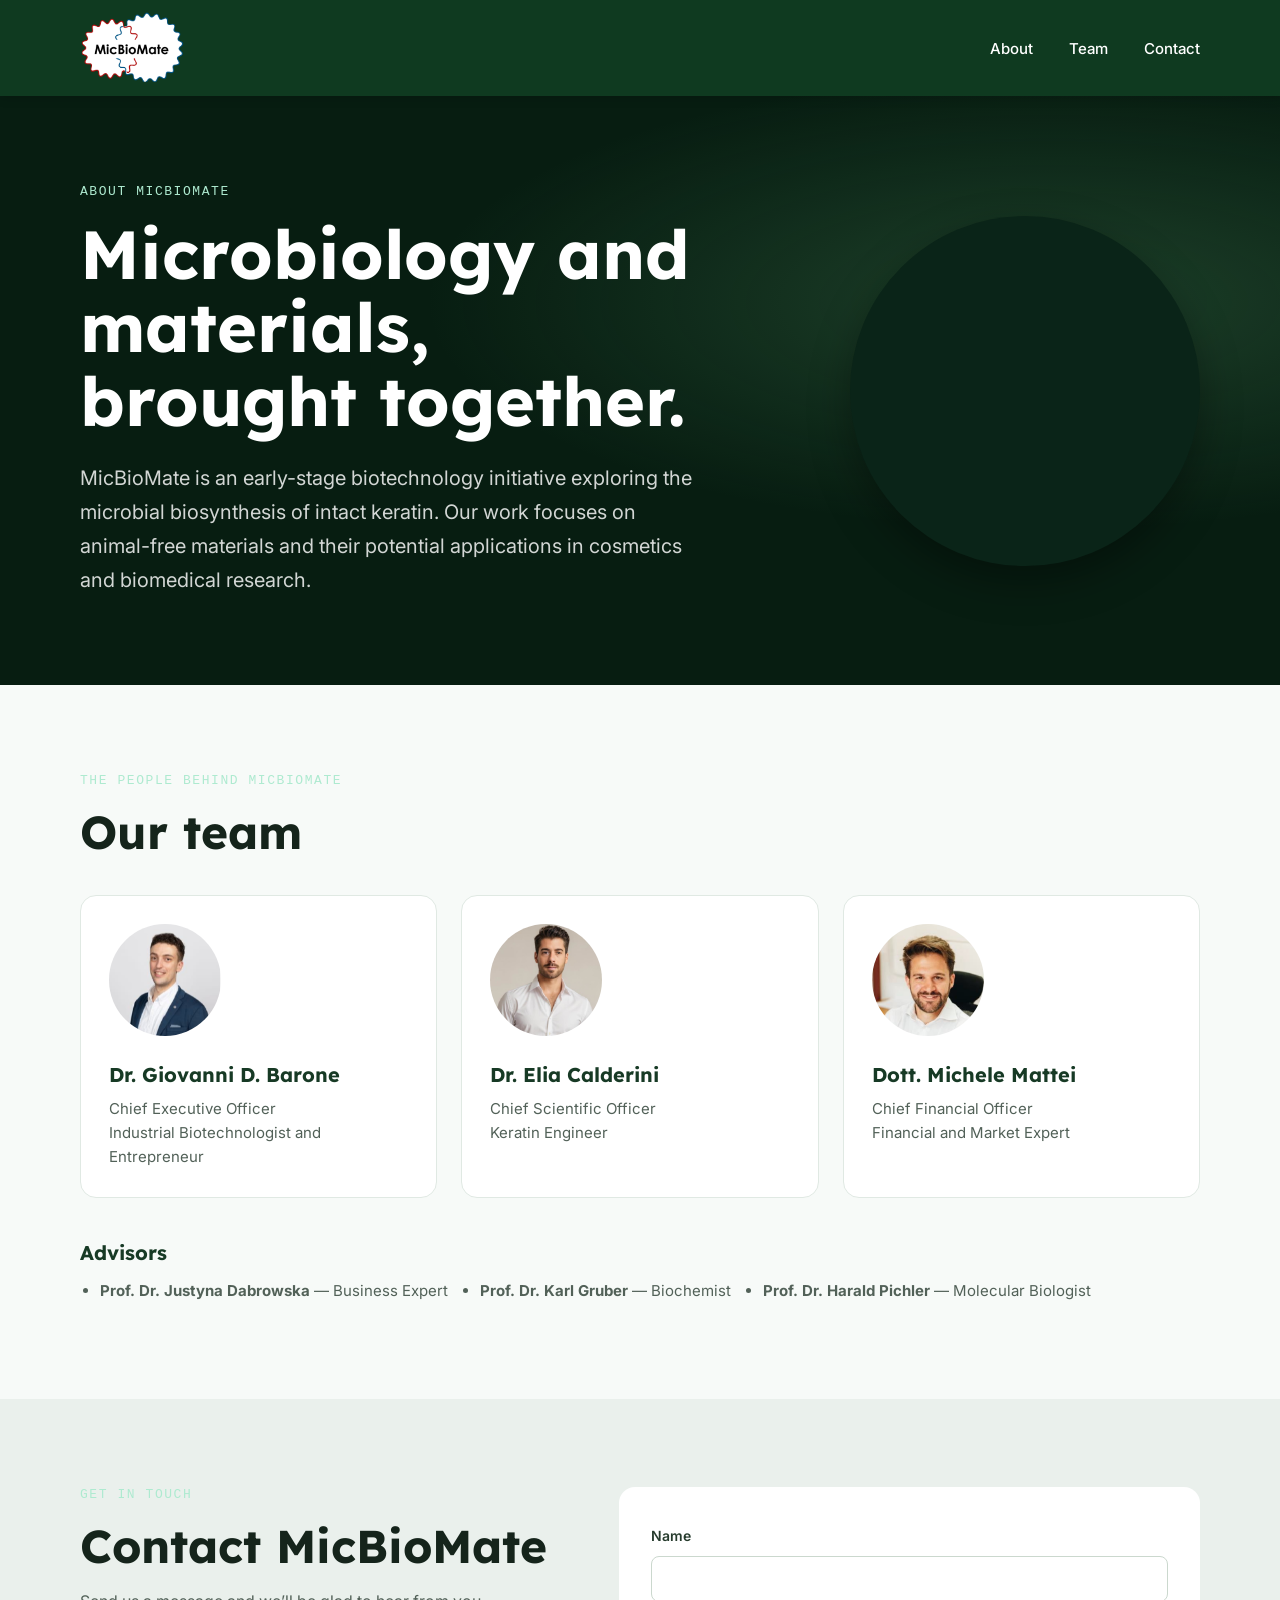
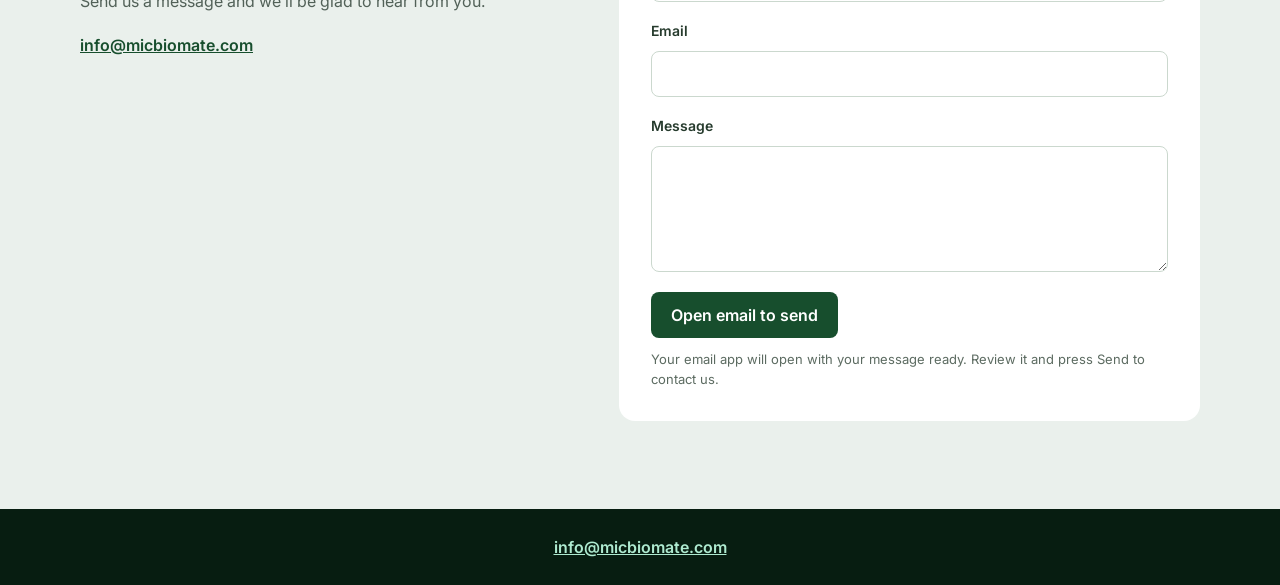
==== commit 119d9d65: "simplified website for new domain" ====
--- a/index.html
+++ b/index.html
@@ -3,569 +3,115 @@
 <head>
     <meta charset="UTF-8">
     <meta name="viewport" content="width=device-width, initial-scale=1.0">
-    <title>MicBioMate — Biobased Materials</title>
-
+    <meta name="description" content="Learn about MicBioMate, our team, and our work exploring microbial biosynthesis of keratin.">
+    <title>MicBioMate</title>
     <link rel="preconnect" href="https://fonts.googleapis.com">
     <link rel="preconnect" href="https://fonts.gstatic.com" crossorigin>
-    <link href="https://fonts.googleapis.com/css2?family=Inter:wght@400;500;600;700&family=Lexend:wght@400;500;600;700&family=Space+Mono:wght@400;700&display=swap" rel="stylesheet">
-
+    <link href="https://fonts.googleapis.com/css2?family=Inter:wght@400;500;600;700&family=Lexend:wght@400;500;600;700&display=swap" rel="stylesheet">
     <link rel="stylesheet" href="styles.css">
     <link rel="icon" href="mypictures/favicon-96x96.png" type="image/png">
     <link rel="apple-touch-icon" href="mypictures/apple-touch-icon.png">
 </head>
-<body>
-
-    <!-- Header Navigation -->
+<body class="minimal-site">
     <header class="header">
-    <div class="container header-container">
-        <a href="index.html" class="logo">
-            <img src="mypictures/Logo.png" alt="MicBioMate Logo" class="logo-img">
-        </a>
-
-        <nav class="nav-menu" id="navMenu">
-            <a href="index.html#home" class="nav-link" data-i18n="nav_home">Home</a>
-            <a href="index.html#product" class="nav-link" data-i18n="nav_product">Product</a>
-            <a href="index.html#tech" class="nav-link" data-i18n="nav_tech">Technology</a>
-            <a href="mailto:info@micbiomate.com" class="nav-link" data-i18n="nav_contact">Contact</a>
-        </nav>
-
-        <div class="header-right">
-            <button class="burger-btn" id="burgerBtn" type="button" aria-label="Menu" aria-expanded="false">
+        <div class="container header-container">
+            <a href="#home" class="logo" aria-label="MicBioMate home">
+                <img src="mypictures/Logo.png" alt="MicBioMate" class="logo-img">
+            </a>
+            <nav class="nav-menu" id="navMenu" aria-label="Main navigation">
+                <a href="#about" class="nav-link">About</a>
+                <a href="#team" class="nav-link">Team</a>
+                <a href="#contact" class="nav-link">Contact</a>
+            </nav>
+            <button class="burger-btn" id="burgerBtn" type="button" aria-label="Toggle navigation" aria-expanded="false" aria-controls="navMenu">
                 <span class="burger-line"></span>
                 <span class="burger-line"></span>
                 <span class="burger-line"></span>
             </button>
-            <div class="lang-dropdown" id="langDropdown">
-                <button class="lang-btn" id="langBtn" type="button" aria-expanded="false">
-                    <span class="current-lang" id="currentLang">EN</span>
-                    <span class="lang-arrow" aria-hidden="true"><svg class="icon-chevron" width="12" height="7" viewBox="0 0 12 7" fill="none"><path d="M1 1.2L6 5.8L11 1.2" stroke="currentColor" stroke-width="1.5" stroke-linecap="round" stroke-linejoin="round"/></svg></span>
-                </button>
-                <div class="lang-menu" id="langMenu">
-                    <button type="button" class="lang-option" data-lang="en">
-                        <span class="lang-flag lang-flag-en" aria-hidden="true"></span>
-                        <span class="lang-name">English</span>
-                    </button>
-                    <button type="button" class="lang-option" data-lang="de">
-                        <span class="lang-flag lang-flag-de" aria-hidden="true"></span>
-                        <span class="lang-name">German</span>
-                    </button>
-                    <button type="button" class="lang-option" data-lang="it">
-                        <span class="lang-flag lang-flag-it" aria-hidden="true"></span>
-                        <span class="lang-name">Italian</span>
-                    </button>
+        </div>
+    </header>
+
+    <main id="home">
+        <section class="intro-section" id="about">
+            <div class="minimal-container intro-layout">
+                <div class="intro-content">
+                    <p class="eyebrow">About MicBioMate</p>
+                    <h1>Microbiology and materials, brought together.</h1>
+                    <p class="intro-description">
+                        MicBioMate is an early-stage biotechnology initiative exploring the microbial biosynthesis of intact keratin. Our work focuses on animal-free materials and their potential applications in cosmetics and biomedical research.
+                    </p>
+                </div>
+                <div class="hero-video-wrap">
+                    <video class="hero-video" src="mypictures/video5.mp4" autoplay muted loop playsinline preload="auto"></video>
                 </div>
             </div>
-        </div>
-    </div>
-</header>
+        </section>
 
-    <!-- Hero Section (#home) -->
-    <section class="hero" id="home">
-        <div class="container hero-container">
-            <div class="hero-copy">
-                <div class="hero-tag" data-i18n="hero_tag">100% ANIMAL-FREE & INTACT</div>
-                <h1 class="hero-title" data-i18n="hero_title">Microbiological Biosynthesis of Intact Keratin</h1>
-                <p class="hero-description" data-i18n="hero_desc">
-                    A revolutionary alternative to animal-derived proteins for premium cosmetics and regenerative medicine.
-                </p>
-            </div>
+        <section class="people-section" id="team">
+            <div class="minimal-container">
+                <p class="eyebrow">The people behind MicBioMate</p>
+                <h2>Our team</h2>
+                <div class="people-grid">
+                    <article class="person-card">
+                        <img src="mypictures/image3.png" alt="" class="person-avatar">
+                        <h3>Dr. Giovanni D. Barone</h3>
+                        <p>Chief Executive Officer<br>Industrial Biotechnologist and Entrepreneur</p>
+                    </article>
+                    <article class="person-card">
+                        <img src="mypictures/image4.png" alt="" class="person-avatar">
+                        <h3>Dr. Elia Calderini</h3>
+                        <p>Chief Scientific Officer<br>Keratin Engineer</p>
+                    </article>
+                    <article class="person-card">
+                        <img src="mypictures/image5.png" alt="" class="person-avatar">
+                        <h3>Dott. Michele Mattei</h3>
+                        <p>Chief Financial Officer<br>Financial and Market Expert</p>
+                    </article>
+                </div>
 
-            <div class="hero-buttons">
-                <a href="tech.html" class="btn btn-primary" data-i18n="btn_tech">Learn about our technologies</a>
-                <a href="partner.html" class="btn btn-secondary" data-i18n="btn_partner">Become a MicBioMate partner</a>
-            </div>
-
-            <div class="hero-video-wrap">
-                <video class="hero-video" src="mypictures/video5.mp4" autoplay muted loop playsinline preload="auto"></video>
-            </div>
-        </div>
-
-        <div class="hero-molecule-container">
-            <img src="mypictures/molekula.png" alt="Keratin Structure" class="hero-molecule-img">
-        </div>
-    </section>
-
-    <!-- Technologies Section (#tech) -->
-    <section class="tech-section" id="tech">
-        <div class="container">
-            <div class="tech-header">
-                <div class="tech-title-wrap">
-                    <h2 class="tech-main-title">MicBioMate</h2>
-                </div>
-                <div class="tech-category-tag">
-                    <span>HEALTH TECH</span>
-                    <span>SUSTAINABILITY</span>
-                    <span>LIFE SCIENCES</span>
+                <div class="advisory-team">
+                    <h3>Advisors</h3>
+                    <ul>
+                        <li><strong>Prof. Dr. Justyna Dabrowska</strong> — Business Expert</li>
+                        <li><strong>Prof. Dr. Karl Gruber</strong> — Biochemist</li>
+                        <li><strong>Prof. Dr. Harald Pichler</strong> — Molecular Biologist</li>
+                    </ul>
                 </div>
             </div>
+        </section>
 
-            <p class="tech-subtitle" data-i18n="home_tech_sub">
-                MICBIOMATE IS A STARTUP THAT WILL PRODUCE HIGH-QUALITY THIRD GENERATION KERATINS.
-            </p>
+        <section class="contact-section" id="contact">
+            <div class="minimal-container contact-layout">
+                <div class="contact-copy">
+                    <p class="eyebrow">Get in touch</p>
+                    <h2>Contact MicBioMate</h2>
+                    <p>Send us a message and we’ll be glad to hear from you.</p>
+                    <a href="mailto:info@micbiomate.com">info@micbiomate.com</a>
+                </div>
+                <form class="contact-form" action="mailto:info@micbiomate.com" method="post" enctype="text/plain">
+                    <input type="hidden" name="subject" value="Website inquiry">
+                    <label for="contact-name">Name</label>
+                    <input id="contact-name" name="name" type="text" autocomplete="name" required>
 
-            <p class="tech-text" data-i18n="tech_desc_1">
-                Our core innovation lies in our ability to produce keratins that are entirely independent of animal resources (such as feathers, horns, and claws) and plant sources. This offers a customisable, scalable, and sustainable alternative to traditional methods.
-            </p>
+                    <label for="contact-email">Email</label>
+                    <input id="contact-email" name="email" type="email" autocomplete="email" required>
 
-            <p class="tech-text" data-i18n="tech_desc_2">
-                Our mission is to revolutionise the cosmetic and biomedical industries by replacing animal-derived keratin and plant-based analogous proteins with our biotechnologically produced, vegan, and tailored keratins.
-            </p>
+                    <label for="contact-message">Message</label>
+                    <textarea id="contact-message" name="message" rows="5" required></textarea>
 
-            <h3 class="product-lines-title" data-i18n="prod_title">Our distinct product lines include:</h3>
+                    <button type="submit">Open email to send</button>
+                    <p class="contact-note">Your email app will open with your message ready. Review it and press Send to contact us.</p>
+                </form>
+            </div>
+        </section>
+    </main>
 
-            <ul class="product-lines-list">
-                <li>
-                    <strong>MicBioKeratin:</strong> <span data-i18n="pline1_desc">Designed for cosmetics, specifically for skin and hair care formulations.</span>
-                </li>
-                <li>
-                    <strong>MicBioKeratinMED:</strong> <span data-i18n="pline2_desc">Tailored for medical applications, including but not limited to advanced first-aid bandages and transdermal drug delivery systems.</span>
-                </li>
-                <li>
-                    <strong>MicBioKeratinMED-PLUS:</strong> <span data-i18n="pline3_desc">Our specialised platform for developing highly customisable, person-specific treatments, initially focusing on targeted drug delivery.</span>
-                </li>
-            </ul>
-
-            <div class="tech-table-wrapper">
-                <table class="tech-table">
-                    <thead>
-                        <tr>
-                            <th class="col-header" data-i18n="table_features">Features</th>
-                            <th>
-                                <ul>
-                                    <li>✓ &gt;75% purity</li>
-                                    <li>✓ Highly scalable</li>
-                                    <li>✓ Multiple applications</li>
-                                </ul>
-                            </th>
-                            <th>
-                                <ul>
-                                    <li>✓ &gt;90% purity</li>
-                                    <li>✓ Partial customization</li>
-                                </ul>
-                            </th>
-                            <th>
-                                <ul>
-                                    <li>✓ &gt;99.9% purity</li>
-                                    <li>✓ Priority support</li>
-                                    <li>✓ Full customization</li>
-                                </ul>
-                            </th>
-                        </tr>
-                    </thead>
-                    <tbody>
-                        <tr>
-                            <td class="row-header" data-i18n="table_usage">Usage</td>
-                            <td data-i18n="table_usage_1">Skin- and hair-care cosmetics</td>
-                            <td data-i18n="table_usage_2">Medical applications</td>
-                            <td data-i18n="table_usage_3">Person-specific treatments</td>
-                        </tr>
-                    </tbody>
-                </table>
-            </div>
-        </div>
-    </section>
-
-    <!-- Products Cards Section (#product) -->
-    <section id="product" class="products-section">
-        <div class="container">
-            <div class="products-header">
-                <h2 class="products-title" data-i18n="products_title">OUR PRODUCTS</h2>
-                <p class="products-subtext" data-i18n="products_subtext">
-                    MicBioMate develops innovative keratins produced via biotechnology, without relying on animal or plant sources. Our solutions cater to the cosmetics industry, medical devices, and personalized medicine, combining high protein quality, production scalability, and a sustainable approach.
-                </p>
-            </div>
-
-            <div class="products-grid">
-                <div class="product-card">
-                    <h3 class="product-card-title">MicBioKeratin</h3>
-                    <span class="product-card-subtitle" data-i18n="pcard1_sub">SKIN AND HAIR CARE</span>
-                    <p class="product-card-desc" data-i18n="pcard1_desc">
-                        Third-generation biotechnological keratin for modern cosmetic formulas, featuring a preserved natural protein structure.
-                    </p>
-                    <a href="product-micbiokeratin.html" class="btn btn-primary" data-i18n="btn_read_more">Read more</a>
-                </div>
-
-                <div class="product-card">
-                    <h3 class="product-card-title">MicBioKeratinMED</h3>
-                    <span class="product-card-subtitle" data-i18n="pcard2_sub">FOR MEDICAL DEVICES</span>
-                    <p class="product-card-desc" data-i18n="pcard2_desc">
-                        Highly purified keratin for wound dressings, medical materials, and other biomedical applications.
-                    </p>
-                    <a href="product-micbiokeratinmed.html" class="btn btn-primary" data-i18n="btn_read_more">Read more</a>
-                </div>
-
-                <div class="product-card">
-                    <h3 class="product-card-title">MicBioKeratinMED-PLUS</h3>
-                    <span class="product-card-subtitle" data-i18n="pcard3_sub">FOR PERSONALIZED MEDICINE</span>
-                    <p class="product-card-desc" data-i18n="pcard3_desc">
-                        Customizable protein solutions for regenerative medicine and modern drug delivery systems.
-                    </p>
-                    <a href="product-micbiokeratinmed-plus.html" class="btn btn-primary" data-i18n="btn_read_more">Read more</a>
-                </div>
-            </div>
-        </div>
-    </section>
-
-    <!-- The Team -->
-    <section class="team-section" id="team">
-        <div class="container">
-            <div class="team-frame">
-            <div class="team-header">
-                <h2 class="team-main-title" data-i18n="team_title">THE TEAM</h2>
-                <div class="team-logo-wrap">
-                    <img src="mypictures/Logo.png" alt="MicBioMate Logo" class="team-badge-logo">
-                </div>
-            </div>
-
-            <div class="team-grid">
-                <div class="team-card">
-                    <div class="team-img-wrap">
-                        <img src="mypictures/image3.png" alt="Dr. Giovanni D. Barone" class="team-avatar">
-                    </div>
-                    <h3 class="team-member-name">DR. GIOVANNI D. BARONE</h3>
-                    <p class="team-member-role" data-i18n-html="team_role_1">Chief Executive Officer<br>Industrial Biotechnologist<br>Entrepreneur</p>
-                </div>
-
-                <div class="team-card">
-                    <div class="team-img-wrap">
-                        <img src="mypictures/image4.png" alt="Dr. Elia Coldesini" class="team-avatar">
-                    </div>
-                    <h3 class="team-member-name">DR. ELIA COLDERINI</h3>
-                    <p class="team-member-role" data-i18n="team_role_2">Chief Scientific Officer Keratin Engineer</p>
-                </div>
-
-                <div class="team-card">
-                    <div class="team-img-wrap">
-                        <img src="mypictures/image5.png" alt="Dott. Michele Mattei" class="team-avatar">
-                    </div>
-                    <h3 class="team-member-name">DOTT. MICHELE MATTEI</h3>
-                    <p class="team-member-role" data-i18n="team_role_3">Chief Financial Officer Financial &amp; Market Expert</p>
-                </div>
-            </div>
-
-            <div class="advisory-section">
-                <h3 class="advisory-title" data-i18n="advisory_title">Advisory board</h3>
-                
-                <div class="advisory-grid">
-                    <div class="advisory-card advisory-card-1">
-                        <img src="mypictures/image6.png" alt="Prof. Dr. Justyna Dabrowska" class="advisory-avatar">
-                        <div class="advisory-info">
-                            <h4 class="advisory-name">PROF. DR. JUSTYNA DABROWSKA</h4>
-                            <p class="advisory-desc">Business Expert</p>
-                        </div>
-                        <img src="mypictures/image9.png" alt="Institution Logo" class="advisory-logo">
-                    </div>
-
-                    <div class="advisory-card advisory-card-2">
-                        <img src="mypictures/image7.png" alt="Prof. Dr. Karl Gruber" class="advisory-avatar">
-                        <div class="advisory-info">
-                            <h4 class="advisory-name">PROF. DR. KARL GRUBER</h4>
-                            <p class="advisory-desc">Biochemist</p>
-                        </div>
-                        <img src="mypictures/image10.png" alt="Institution Logo" class="advisory-logo">
-                    </div>
-
-                    <div class="advisory-card advisory-card-3">
-                        <img src="mypictures/image8.png" alt="Prof. Dr. Harald Pichler" class="advisory-avatar">
-                        <div class="advisory-info">
-                            <h4 class="advisory-name">PROF. DR. HARALD PICHLER</h4>
-                            <p class="advisory-desc">Molecular Biologist</p>
-                        </div>
-                        <img src="mypictures/image11.png" alt="Institution Logo" class="advisory-logo">
-                    </div>
-                </div>
-            </div>
-            </div>
-        </div>
-    </section>
-   <!-- 5. Frequently Asked Questions Section -->
-<section class="faq-section" id="faq">
-    <div class="container">
-        <h2 class="faq-main-title" data-i18n="faq_title">FREQUENTLY ASKED QUESTIONS</h2>
-        
-        <div class="faq-list">
-            <div class="faq-item">
-                <button class="faq-question" type="button" aria-expanded="false">
-                    <span data-i18n="faq_q1">WHAT IS KERATIN, AND WHY IS IT USED IN COSMETICS?</span>
-                    <span class="faq-arrow" aria-hidden="true"><svg class="icon-chevron" width="12" height="7" viewBox="0 0 12 7" fill="none"><path d="M1 1.2L6 5.8L11 1.2" stroke="currentColor" stroke-width="1.5" stroke-linecap="round" stroke-linejoin="round"/></svg></span>
-                </button>
-                <div class="faq-answer">
-                    <p data-i18n="faq_a1">Keratin is a fibrous protein that serves as the primary building block for hair, nails, and skin. It is used in cosmetic products to help restore damaged hair, improve skin elasticity, and protect the skin barrier.</p>
-                    <a href="https://www.google.com/search?q=WHAT+IS+KERATIN,+AND+WHY+IS+IT+USED+IN+COSMETICS?" target="_blank" class="btn btn-primary btn-faq" data-i18n="faq_google">Ask Google AI</a>
-                </div>
-            </div>
-
-            <div class="faq-item">
-                <button class="faq-question" type="button" aria-expanded="false">
-                    <span data-i18n="faq_q2">WHAT IS THE DIFFERENCE BETWEEN HYDROLYZED AND INTACT KERATIN?</span>
-                    <span class="faq-arrow" aria-hidden="true"><svg class="icon-chevron" width="12" height="7" viewBox="0 0 12 7" fill="none"><path d="M1 1.2L6 5.8L11 1.2" stroke="currentColor" stroke-width="1.5" stroke-linecap="round" stroke-linejoin="round"/></svg></span>
-                </button>
-                <div class="faq-answer">
-                    <p data-i18n="faq_a2">Hydrolyzed keratin is broken down into small fragments using chemical treatments to more easily fit onto external hair structures or surface skin; intact keratin maintains its native structure and structural protein integrity, providing a durable, profound priming protein layer for supreme product.</p>
-                    <a href="https://www.google.com/search?q=WHAT+IS+THE+DIFFERENCE+BETWEEN+HYDROLYZED+AND+INTACT+KERATIN?" target="_blank" class="btn btn-primary btn-faq" data-i18n="faq_google">Ask Google AI</a>
-                </div>
-            </div>
-
-            <div class="faq-item">
-                <button class="faq-question" type="button" aria-expanded="false">
-                    <span data-i18n="faq_q3">HOW DOES KERATIN HELP WITH SKIN REGENERATION?</span>
-                    <span class="faq-arrow" aria-hidden="true"><svg class="icon-chevron" width="12" height="7" viewBox="0 0 12 7" fill="none"><path d="M1 1.2L6 5.8L11 1.2" stroke="currentColor" stroke-width="1.5" stroke-linecap="round" stroke-linejoin="round"/></svg></span>
-                </button>
-                <div class="faq-answer">
-                    <p data-i18n="faq_a3">Intact keratin provides structural protein support and cell integrity, assisting in dermal repair and extracellular matrix formation. This protein helps with the extensive production of fine skin collagen and strengthening the protective skin barrier.</p>
-                    <a href="https://www.google.com/search?q=HOW+DOES+KERATIN+HELP+WITH+SKIN+REGENERATION?" target="_blank" class="btn btn-primary btn-faq" data-i18n="faq_google">Ask Google AI</a>
-                </div>
-            </div>
-
-            <div class="faq-item">
-                <button class="faq-question" type="button" aria-expanded="false">
-                    <span data-i18n="faq_q4">CAN KERATIN PRODUCTS BE USED ON SENSITIVE SKIN?</span>
-                    <span class="faq-arrow" aria-hidden="true"><svg class="icon-chevron" width="12" height="7" viewBox="0 0 12 7" fill="none"><path d="M1 1.2L6 5.8L11 1.2" stroke="currentColor" stroke-width="1.5" stroke-linecap="round" stroke-linejoin="round"/></svg></span>
-                </button>
-                <div class="faq-answer">
-                    <p data-i18n="faq_a4">Yes, pure third-generation keratin is exceptionally skin-compatible and allergen-free, making it safe for sensitive skin and inflammatory conditions like atopic dermatitis or eczema. Always patch-test before applying or consulting your physician for severe conditions.</p>
-                    <a href="https://www.google.com/search?q=CAN+KERATIN+PRODUCTS+BE+USED+ON+SENSITIVE+SKIN?" target="_blank" class="btn btn-primary btn-faq" data-i18n="faq_google">Ask Google AI</a>
-                </div>
-            </div>
-
-            <div class="faq-item">
-                <button class="faq-question" type="button" aria-expanded="false">
-                    <span data-i18n="faq_q5">DO KERATIN PRODUCTS HAVE SIDE EFFECTS?</span>
-                    <span class="faq-arrow" aria-hidden="true"><svg class="icon-chevron" width="12" height="7" viewBox="0 0 12 7" fill="none"><path d="M1 1.2L6 5.8L11 1.2" stroke="currentColor" stroke-width="1.5" stroke-linecap="round" stroke-linejoin="round"/></svg></span>
-                </button>
-                <div class="faq-answer">
-                    <p data-i18n="faq_a5">Pure third-generation keratin products are completely biocompatible and do not cause systemic side effects. Unlike animal-derived harsh chemical alternatives, bioengineered keratin preserves natural affinity to skin, minimizing irritation or structural damage and ensuring maximum safety.</p>
-                    <a href="https://www.google.com/search?q=DO+KERATIN+PRODUCTS+HAVE+SIDE+EFFECTS?" target="_blank" class="btn btn-primary btn-faq" data-i18n="faq_google">Ask Google AI</a>
-                </div>
-            </div>
-
-            <div class="faq-item">
-                <button class="faq-question" type="button" aria-expanded="false">
-                    <span data-i18n="faq_q6">IS THE PRODUCTION OF MICROBIAL KERATIN ECO-FRIENDLY?</span>
-                    <span class="faq-arrow" aria-hidden="true"><svg class="icon-chevron" width="12" height="7" viewBox="0 0 12 7" fill="none"><path d="M1 1.2L6 5.8L11 1.2" stroke="currentColor" stroke-width="1.5" stroke-linecap="round" stroke-linejoin="round"/></svg></span>
-                </button>
-                <div class="faq-answer">
-                    <p data-i18n="faq_a6">Yes, the production of microbial keratin is entirely cruelty-free, sustainable, and dramatically reduces water consumption, carbon footprints, and environmental waste compared to traditional animal farming.</p>
-                    <a href="https://www.google.com/search?q=IS+THE+PRODUCTION+OF+MICROBIAL+KERATIN+ECO-FRIENDLY?" target="_blank" class="btn btn-primary btn-faq" data-i18n="faq_google">Ask Google AI</a>
-                </div>
-            </div>
-
-            <div class="faq-item">
-                <button class="faq-question" type="button" aria-expanded="false">
-                    <span data-i18n="faq_q7">HOW DO YOU IDENTIFY HIGH-QUALITY KERATIN ON THE LABEL?</span>
-                    <span class="faq-arrow" aria-hidden="true"><svg class="icon-chevron" width="12" height="7" viewBox="0 0 12 7" fill="none"><path d="M1 1.2L6 5.8L11 1.2" stroke="currentColor" stroke-width="1.5" stroke-linecap="round" stroke-linejoin="round"/></svg></span>
-                </button>
-                <div class="faq-answer">
-                    <p data-i18n="faq_a7">Look for terms like "bio-engineered third-generation keratin", high purity percentages (>95%), and explicit avoidance of animal-derived feathers or claws. True high-quality keratin ensures preserved secondary and tertiary structural integrity for optimal functional performance.</p>
-                    <a href="https://www.google.com/search?q=HOW+DO+YOU+IDENTIFY+HIGH-QUALITY+KERATIN+ON+THE+LABEL?" target="_blank" class="btn btn-primary btn-faq" data-i18n="faq_google">Ask Google AI</a>
-                </div>
-            </div>
-
-            <div class="faq-item">
-                <button class="faq-question" type="button" aria-expanded="false">
-                    <span data-i18n="faq_q8">HOW CAN YOU SWITCH TO SUSTAINABLE HAIR CARE WITHOUT COMPROMISING PRODUCT EFFECTIVENESS?</span>
-                    <span class="faq-arrow" aria-hidden="true"><svg class="icon-chevron" width="12" height="7" viewBox="0 0 12 7" fill="none"><path d="M1 1.2L6 5.8L11 1.2" stroke="currentColor" stroke-width="1.5" stroke-linecap="round" stroke-linejoin="round"/></svg></span>
-                </button>
-                <div class="faq-answer">
-                    <p data-i18n="faq_a8">To switch to sustainable hair care without sacrificing performance, look for products using advanced eco-friendly bio-synthesized keratin that matches animal-derived standards. Always verify eco-certifications and check professional feedback on environmental performance before making the full switch.</p>
-                    <a href="https://www.google.com/search?q=HOW+CAN+YOU+SWITCH+TO+SUSTAINABLE+HAIR+CARE+WITHOUT+COMPROMISING+PRODUCT+EFFECTIVENESS?" target="_blank" class="btn btn-primary btn-faq" data-i18n="faq_google">Ask Google AI</a>
-                </div>
-            </div>
-
-            <div class="faq-item">
-                <button class="faq-question" type="button" aria-expanded="false">
-                    <span data-i18n="faq_q9">WHAT IS THE SPECIFIC BENEFIT OF USING BIOTECHNOLOGICAL PROTEINS IN DAILY MOISTURIZING CREAMS?</span>
-                    <span class="faq-arrow" aria-hidden="true"><svg class="icon-chevron" width="12" height="7" viewBox="0 0 12 7" fill="none"><path d="M1 1.2L6 5.8L11 1.2" stroke="currentColor" stroke-width="1.5" stroke-linecap="round" stroke-linejoin="round"/></svg></span>
-                </button>
-                <div class="faq-answer">
-                    <p data-i18n="faq_a9">Biotechnological proteins form a breathable molecular film over the skin surface that locks in moisture and instantly smooths out fine lines. Unlike large animal-derived molecules, these peptides are synthesized from bioengineered yeast, ensuring absolute purity and zero allergic reactions.</p>
-                    <a href="https://www.google.com/search?q=What+is+the+specific+benefit+of+using+biotechnological+proteins+in+daily+moisturizing+creams?" target="_blank" class="btn btn-primary btn-faq" data-i18n="faq_google">Ask Google AI</a>
-                </div>
-            </div>
-
-            <div class="faq-item">
-                <button class="faq-question" type="button" aria-expanded="false">
-                    <span data-i18n="faq_q10">WHICH INGREDIENTS SHOULD I LOOK FOR WHEN CARING FOR DAMAGED HAIR?</span>
-                    <span class="faq-arrow" aria-hidden="true"><svg class="icon-chevron" width="12" height="7" viewBox="0 0 12 7" fill="none"><path d="M1 1.2L6 5.8L11 1.2" stroke="currentColor" stroke-width="1.5" stroke-linecap="round" stroke-linejoin="round"/></svg></span>
-                </button>
-                <div class="faq-answer">
-                    <p data-i18n="faq_a10">Focus on intact, bio-synthesized keratin instead of heavy hydrolyzed alternatives, as it allows deep penetration into the hair cortex to rebuild internal fibers. Complement with natural lipids to heal the cuticle and provide lasting protection.</p>
-                    <a href="https://www.google.com/search?q=Which+ingredients+should+I+look+for+when+caring+for+damaged+hair?" target="_blank" class="btn btn-primary btn-faq" data-i18n="faq_google">Ask Google AI</a>
-                </div>
-            </div>
-
-            <div class="faq-item">
-                <button class="faq-question" type="button" aria-expanded="false">
-                    <span data-i18n="faq_q11">IS BIOTECHNOLOGICAL KERATIN JUST AS EFFECTIVE?</span>
-                    <span class="faq-arrow" aria-hidden="true"><svg class="icon-chevron" width="12" height="7" viewBox="0 0 12 7" fill="none"><path d="M1 1.2L6 5.8L11 1.2" stroke="currentColor" stroke-width="1.5" stroke-linecap="round" stroke-linejoin="round"/></svg></span>
-                </button>
-                <div class="faq-answer">
-                    <p data-i18n="faq_a11">Yes, biotechnological keratin is just as effective—and often more superior—to traditional animal-derived protein. Thanks to advanced synthetic biotechnology, its molecules perfectly replicate the structure of human hair, enabling it to penetrate deeper into damaged tissue and repair hair from within.</p>
-                    <a href="https://www.google.com/search?q=Is+biotechnological+keratin+just+as+effective?" target="_blank" class="btn btn-primary btn-faq" data-i18n="faq_google">Ask Google AI</a>
-                </div>
-            </div>
-        </div>
-    </div>
-</section>
-<!-- 6. Reviews About Us Section -->
-    <section class="reviews-section" id="reviews">
-        <div class="container">
-            <h2 class="section-title" data-i18n="reviews_title">REVIEWS ABOUT US</h2>
-            
-            <div class="reviews-list" id="reviewsList">
-                <!-- Review 1 -->
-                <div class="review-item">
-                    <div class="review-header">
-                        <h3 class="reviewer-name">Dr. Chantal Mercier</h3>
-                        <div class="stars" data-rating="4">★★★★☆</div>
-                    </div>
-                    <p class="review-text" data-i18n="review_1_text">“Switching to MicBioMate’s vegan keratin was a game-changer for our premium hair repair line. Traditionally, sourcing high-purity cruelty-free keratin was a logistical nightmare. MicBioMate provided us with a batch of MicBioKeratin that perfectly matched human protein structures. Our lab tests showed a 34% increase in hair cuticle restoration compared to old animal-derived alternatives. The technical brochure (TDS) was incredibly detailed, and the sample kit arrived within 3 days.”</p>
-                </div>
-
-                <!-- Review 2 -->
-                <div class="review-item">
-                    <div class="review-header">
-                        <h3 class="reviewer-name">Marcus Weber</h3>
-                        <div class="stars" data-rating="5">★★★★★</div>
-                    </div>
-                    <p class="review-text" data-i18n="review_2_text">“In medical device manufacturing, regulatory compliance is everything. We integrated MicBioKeratinMED into our new biocompatible wound-dressing matrices. MicBioMate’s quality standards are exceptional — zero endotoxins and full compliance with ISO requirements. Their team provided immaculate documentation that helped us pass our clinical audit ahead of schedule. Highly recommend their professional expert support.”</p>
-                </div>
-
-                <!-- Review 3 -->
-                <div class="review-item">
-                    <div class="review-header">
-                        <h3 class="reviewer-name">Dr. Stefan Lang</h3>
-                        <div class="stars" data-rating="3">★★★☆☆</div>
-                    </div>
-                    <p class="review-text" data-i18n="review_3_text">“We utilize the MicBioKeratinMED-PLUS platform for our personalized regenerative medicine projects. What truly sets MicBioMate apart is their digital ecosystem. The BioIntegrate API platform allowed our team to seamlessly bridge our laboratory information systems (LIMS) via GraphQL. Automated data acquisition and real-time expression tracking saved us months of manual reporting. Their documentation is flawless.”</p>
-                </div>
-            </div>
-            <button type="button" class="reviews-more" id="reviewsMoreBtn" aria-expanded="false" data-i18n-aria="reviews_more" aria-label="Show more reviews">
-                <svg class="reviews-more-icon icon-chevron" width="12" height="7" viewBox="0 0 12 7" fill="none" aria-hidden="true">
-                    <path d="M1 1.2L6 5.8L11 1.2" stroke="currentColor" stroke-width="1.5" stroke-linecap="round" stroke-linejoin="round"/>
-                </svg>
-            </button>
-        </div>
-    </section>
-    <!-- 7. Feedback Form Section -->
-    <section class="feedback-section" id="feedback">
-        <div class="container">
-            <h2 class="section-title" data-i18n="feedback_title">YOU CAN LEAVE YOUR FEEDBACK HERE.</h2>
-            
-            <form class="feedback-form" id="feedbackForm">
-                <div class="form-group">
-                    <label for="name" data-i18n="feedback_name">Name</label>
-                    <input type="text" id="name" name="name" required data-i18n-placeholder="feedback_name_ph" placeholder="/">
-                </div>
-
-                <div class="form-group">
-                    <label for="email" data-i18n="feedback_email">Email Address</label>
-                    <input type="email" id="email" name="email" required data-i18n-placeholder="feedback_email_ph" placeholder="Enter your email">
-                </div>
-
-                <div class="form-group">
-                    <label data-i18n="feedback_rating">Share your experience in scaling</label>
-                    <div class="star-rating" id="starRating">
-                        <span class="star" data-value="1">☆</span>
-                        <span class="star" data-value="2">☆</span>
-                        <span class="star" data-value="3">☆</span>
-                        <span class="star" data-value="4">☆</span>
-                        <span class="star" data-value="5">☆</span>
-                    </div>
-                    <input type="hidden" name="rating" id="ratingValue" value="0" required>
-                </div>
-
-                <div class="form-group">
-                    <label for="comments" data-i18n="feedback_comments">Add your comments...</label>
-                    <textarea id="comments" name="comments" rows="6" required data-i18n-placeholder="feedback_comments_ph" placeholder="Add your comments..."></textarea>
-                </div>
-
-                <button type="submit" class="btn btn-send" data-i18n="feedback_send">Send</button>
-            </form>
-        </div>
-    </section>
-    <section class="partners-section" id="partners">
-        <div class="container">
-            <h2 class="section-title" data-i18n="partners_title">OUR PARTNERS</h2>
-        </div>
-        <div class="partners-carousel" aria-label="Partners">
-            <div class="carousel-track">
-                <div class="carousel-group">
-                    <div class="partner-logo"><img src="mypictures/image52.png" alt="Science Park Graz"></div>
-                    <div class="partner-logo"><img src="mypictures/image53.png" alt="FFG"></div>
-                    <div class="partner-logo"><img src="mypictures/image54.png" alt="UNI GRAZ"></div>
-                    <div class="partner-logo"><img src="mypictures/image55.png" alt="TU Graz"></div>
-                </div>
-                <div class="carousel-group" aria-hidden="true">
-                    <div class="partner-logo"><img src="mypictures/image52.png" alt=""></div>
-                    <div class="partner-logo"><img src="mypictures/image53.png" alt=""></div>
-                    <div class="partner-logo"><img src="mypictures/image54.png" alt=""></div>
-                    <div class="partner-logo"><img src="mypictures/image55.png" alt=""></div>
-                </div>
-            </div>
-        </div>
-    </section>
-
-    <section class="portal-section" id="contact">
-        <div class="container portal-container">
-            <div class="portal-text">
-                <div class="portal-text-top">
-                    <h4 class="portal-subtitle" data-i18n="portal_subtitle">MICBIOMATE PORTAL</h4>
-                    <h2 class="portal-title" data-i18n-html="portal_title"><span>LEARN MORE</span><span>ABOUT</span><span>OUR INNOVATIVE</span><span>SOLUTIONS.</span></h2>
-                </div>
-                <p class="portal-description" data-i18n="portal_desc">
-                    We are reimagining keratin production. Leave your details to discuss opportunities for integrating our technologies.
-                </p>
-            </div>
-
-            <form class="portal-form" action="mailto:info@micbiomate.com" method="post" enctype="text/plain">
-                <div class="form-row">
-                    <label for="fname" data-i18n="portal_name">Name*</label>
-                    <input type="text" id="fname" name="name" data-i18n-placeholder="portal_name_ph" placeholder="Name" required>
-                </div>
-                <div class="form-row">
-                    <label for="sname" data-i18n="portal_surname">Surname*</label>
-                    <input type="text" id="sname" name="surname" data-i18n-placeholder="portal_surname_ph" placeholder="Surname" required>
-                </div>
-                <div class="form-row">
-                    <label for="cemail" data-i18n="portal_email">Company email*</label>
-                    <input type="email" id="cemail" name="email" data-i18n-placeholder="portal_email_ph" placeholder="Company email" required>
-                </div>
-                <div class="form-row">
-                    <label for="goals" data-i18n="portal_goals">Goals and Objectives</label>
-                    <textarea id="goals" name="goals" data-i18n-placeholder="portal_goals_ph" placeholder="Briefly describe your goals."></textarea>
-                </div>
-                <button type="submit" class="btn-portal" data-i18n="portal_send">Send request</button>
-            </form>
-        </div>
-    </section>
-
-    <footer class="footer">
-        <div class="footer-main">
-            <div class="footer-logo">
-                <img src="mypictures/image13png.png" alt="MicBioMate">
-            </div>
-            <div class="footer-content">
-                <div class="footer-info">
-                    <p data-i18n-html="footer_info_1">MicBioMate:<br>Microbiological biotechnology for innovative materials.</p>
-                    <p data-i18n="footer_info_2">100% free from animal-derived ingredients, 100% intact keratin</p>
-                </div>
-                <div class="footer-subscribe">
-                    <div class="subscribe-card">
-                        <p data-i18n="footer_subscribe">Subscribe to the biotechnology digest MicBioMate.</p>
-                        <form action="#" method="post">
-                            <input type="email" data-i18n-placeholder="placeholder_email" placeholder="Corporate Email" required>
-                            <button type="submit" data-i18n="footer_sub_btn">Subscribe</button>
-                        </form>
-                    </div>
-                </div>
-            </div>
-        </div>
-        <div class="footer-bottom">
-            <p data-i18n="footer_copy">© MicBioMate GmbH. All rights reserved. All information is property of MicBioMate GmbH.</p>
+    <footer class="site-footer">
+        <div class="minimal-container">
+            <a href="mailto:info@micbiomate.com">info@micbiomate.com</a>
         </div>
     </footer>
 
     <script src="script.js"></script>
 </body>
-</html>+</html>
--- a/styles.css
+++ b/styles.css
@@ -3462,3 +3462,277 @@
     font-size: clamp(28px, 8vw, 40px);
   }
 }
+
+/* Minimal company site */
+.minimal-site {
+  background: #071d11;
+}
+
+.minimal-container {
+  width: min(100% - 40px, 1120px);
+  margin: 0 auto;
+}
+
+.minimal-site .header-container {
+  justify-content: space-between;
+}
+
+.minimal-site .logo {
+  margin-right: 32px;
+}
+
+.minimal-site .nav-menu {
+  gap: 36px;
+}
+
+.minimal-site .burger-btn {
+  margin-left: auto;
+}
+
+.intro-section {
+  min-height: 430px;
+  display: flex;
+  align-items: center;
+  padding: 88px 0;
+  background: radial-gradient(ellipse at 82% 35%, rgba(80, 145, 98, 0.3), transparent 42%), #071d11;
+}
+
+.intro-content {
+  min-width: 0;
+}
+
+.intro-layout {
+  display: grid;
+  grid-template-columns: minmax(0, 1.15fr) minmax(320px, 0.85fr);
+  gap: 48px;
+  align-items: center;
+}
+
+.minimal-site .intro-layout .hero-video-wrap {
+  grid-column: auto;
+  grid-row: auto;
+  align-self: center;
+}
+
+.eyebrow {
+  margin-bottom: 18px;
+  color: #aeead0;
+  font-family: var(--font-mono);
+  font-size: 13px;
+  letter-spacing: 0.12em;
+  text-transform: uppercase;
+}
+
+.intro-section h1 {
+  max-width: 780px;
+  color: #fff;
+  font-family: var(--font-hero);
+  font-size: clamp(38px, 6vw, 68px);
+  line-height: 1.08;
+}
+
+.intro-description {
+  max-width: 720px;
+  margin-top: 24px;
+  color: rgba(255, 255, 255, 0.82);
+  font-size: clamp(17px, 2vw, 20px);
+  line-height: 1.7;
+}
+
+.people-section {
+  padding: 88px 0 96px;
+  background: #f7faf8;
+  color: #15241b;
+}
+
+.people-section h2,
+.contact-section h2 {
+  margin-bottom: 36px;
+  font-family: var(--font-hero);
+  font-size: clamp(32px, 4vw, 46px);
+  line-height: 1.15;
+}
+
+.people-grid {
+  display: grid;
+  grid-template-columns: repeat(3, minmax(0, 1fr));
+  gap: 24px;
+}
+
+.person-card {
+  padding: 28px;
+  border: 1px solid #e0e9e3;
+  border-radius: 16px;
+  background: #fff;
+}
+
+.person-avatar {
+  width: 112px;
+  height: 112px;
+  margin-bottom: 22px;
+  border-radius: 50%;
+  object-fit: cover;
+}
+
+.person-card h3 {
+  margin-bottom: 10px;
+  color: #173a25;
+  font-size: 20px;
+}
+
+.person-card p,
+.advisory-team li {
+  color: #526158;
+  font-size: 15px;
+  line-height: 1.6;
+}
+
+.advisory-team {
+  margin-top: 42px;
+}
+
+.advisory-team h3 {
+  margin-bottom: 14px;
+  color: #173a25;
+  font-size: 20px;
+}
+
+.advisory-team ul {
+  display: flex;
+  flex-wrap: wrap;
+  gap: 8px 32px;
+  padding-left: 20px;
+}
+
+.contact-section {
+  padding: 88px 0;
+  background: #eaf0ec;
+  color: #15241b;
+}
+
+.contact-layout {
+  display: grid;
+  grid-template-columns: 0.9fr 1.1fr;
+  gap: 64px;
+  align-items: start;
+}
+
+.contact-section h2 {
+  margin-bottom: 16px;
+}
+
+.contact-copy > p:not(.eyebrow) {
+  margin-bottom: 20px;
+  color: #526158;
+  line-height: 1.6;
+}
+
+.contact-copy > a,
+.site-footer a {
+  color: #174e2d;
+  font-weight: 600;
+}
+
+.contact-form {
+  display: grid;
+  gap: 12px;
+  padding: 32px;
+  border-radius: 16px;
+  background: #fff;
+}
+
+.contact-form label {
+  margin-top: 8px;
+  color: #263b2d;
+  font-size: 14px;
+  font-weight: 600;
+}
+
+.contact-form input,
+.contact-form textarea {
+  width: 100%;
+  padding: 12px 14px;
+  border: 1px solid #cbd8ce;
+  border-radius: 8px;
+  background: #fff;
+  color: #15241b;
+  font: inherit;
+}
+
+.contact-form textarea {
+  resize: vertical;
+}
+
+.contact-form input:focus,
+.contact-form textarea:focus,
+.contact-form button:focus-visible {
+  outline: 3px solid rgba(38, 77, 53, 0.25);
+  outline-offset: 2px;
+}
+
+.contact-form button {
+  justify-self: start;
+  margin-top: 8px;
+  padding: 13px 20px;
+  border: 0;
+  border-radius: 8px;
+  background: #174e2d;
+  color: #fff;
+  cursor: pointer;
+  font: inherit;
+  font-weight: 600;
+}
+
+.contact-form button:hover {
+  background: #0f3a20;
+}
+
+.contact-note {
+  color: #5c6b61;
+  font-size: 13px;
+  line-height: 1.5;
+}
+
+.site-footer {
+  padding: 28px 0;
+  background: #071d11;
+  text-align: center;
+}
+
+.site-footer a {
+  color: #aeead0;
+}
+
+@media (max-width: 768px) {
+  .intro-section {
+    min-height: 0;
+    padding: 72px 0;
+  }
+
+  .intro-layout {
+    grid-template-columns: 1fr;
+    gap: 32px;
+  }
+
+  .minimal-site .intro-layout .hero-video-wrap {
+    align-self: end;
+  }
+
+  .people-section,
+  .contact-section {
+    padding: 64px 0;
+  }
+
+  .people-grid,
+  .contact-layout {
+    grid-template-columns: 1fr;
+  }
+
+  .contact-layout {
+    gap: 32px;
+  }
+
+  .contact-form {
+    padding: 24px;
+  }
+}
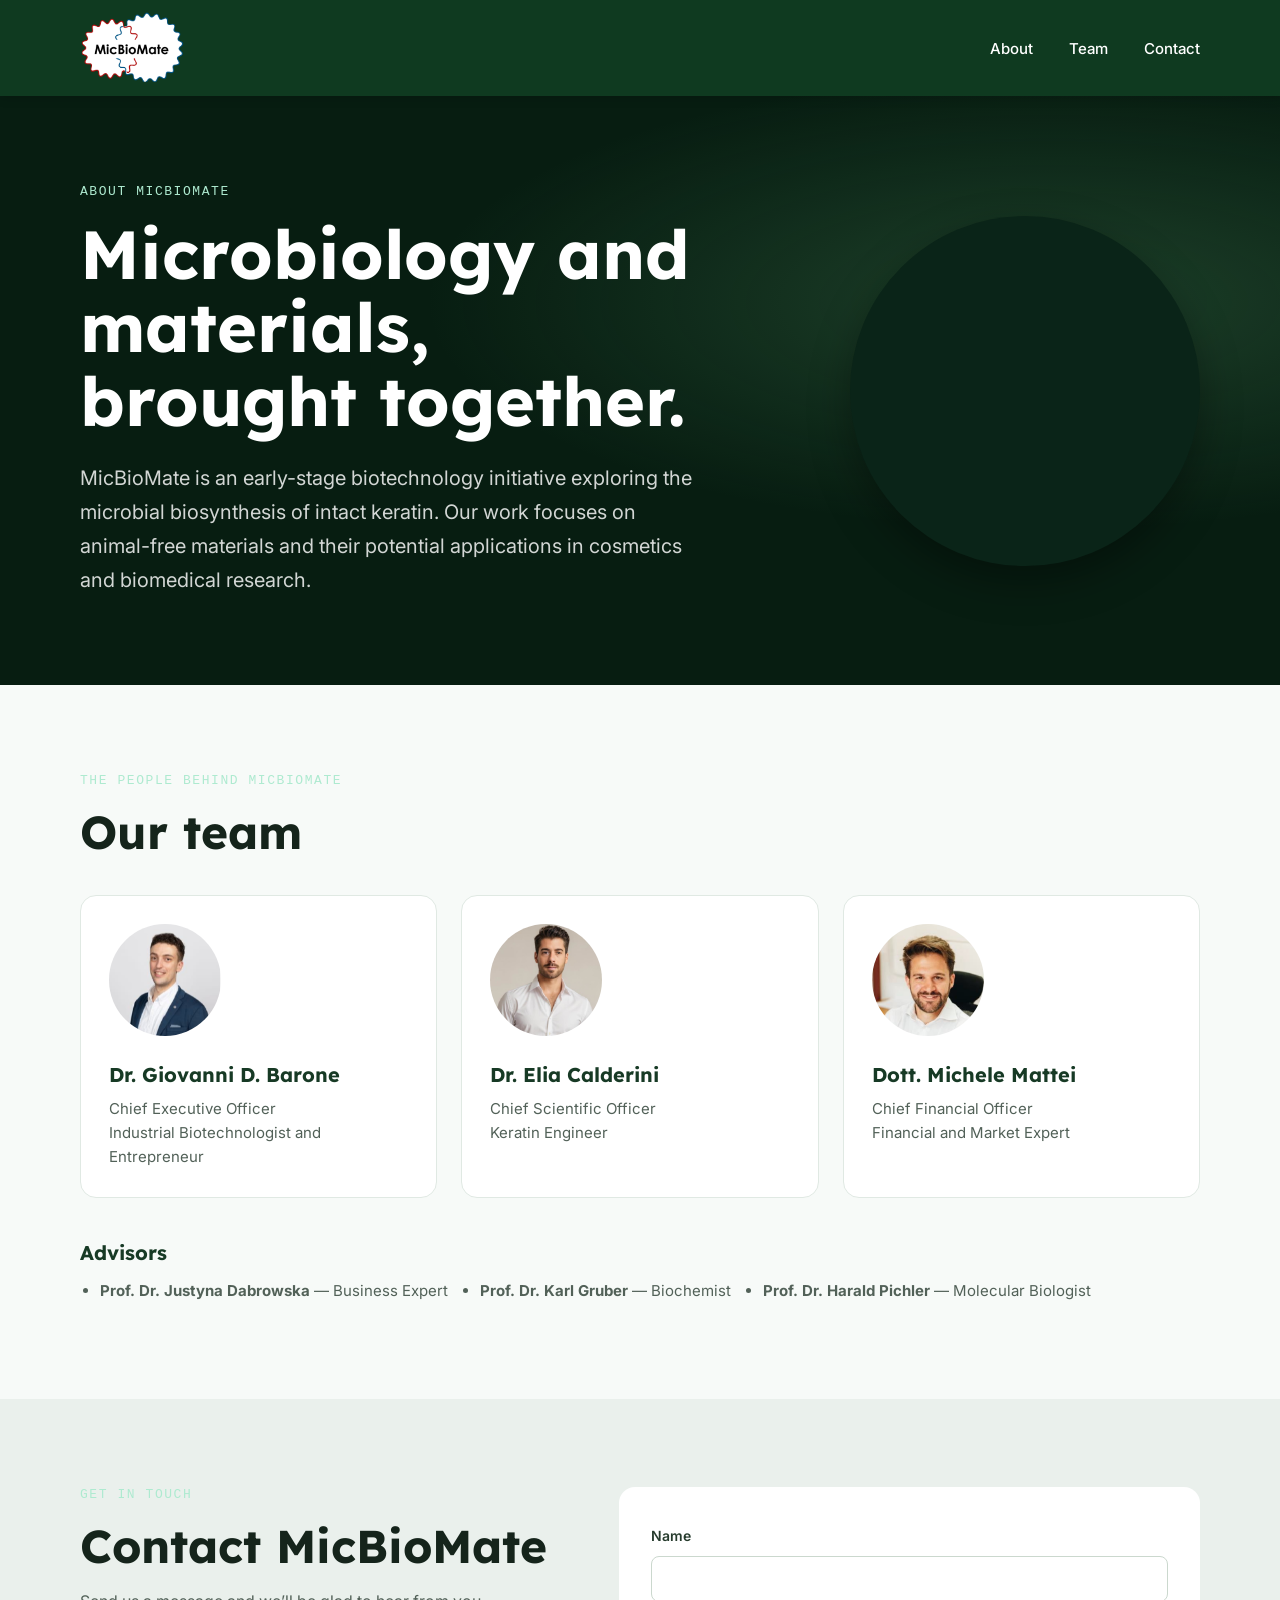
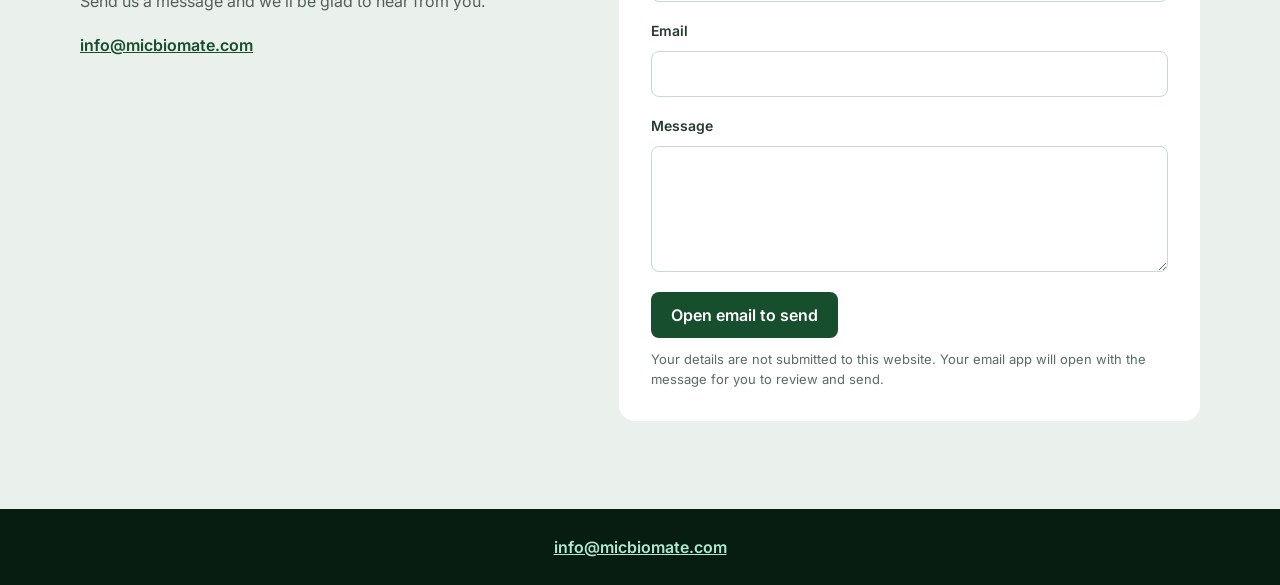
==== commit 65efc3f0: "fixed contact form" ====
--- a/index.html
+++ b/index.html
@@ -88,7 +88,7 @@
                     <p>Send us a message and we’ll be glad to hear from you.</p>
                     <a href="mailto:info@micbiomate.com">info@micbiomate.com</a>
                 </div>
-                <form class="contact-form" action="mailto:info@micbiomate.com" method="post" enctype="text/plain">
+                <form class="contact-form" id="contactForm">
                     <input type="hidden" name="subject" value="Website inquiry">
                     <label for="contact-name">Name</label>
                     <input id="contact-name" name="name" type="text" autocomplete="name" required>
@@ -99,8 +99,8 @@
                     <label for="contact-message">Message</label>
                     <textarea id="contact-message" name="message" rows="5" required></textarea>
 
-                    <button type="submit">Open email to send</button>
-                    <p class="contact-note">Your email app will open with your message ready. Review it and press Send to contact us.</p>
+                    <button type="button">Open email to send</button>
+                    <p class="contact-note">Your details are not submitted to this website. Your email app will open with the message for you to review and send.</p>
                 </form>
             </div>
         </section>
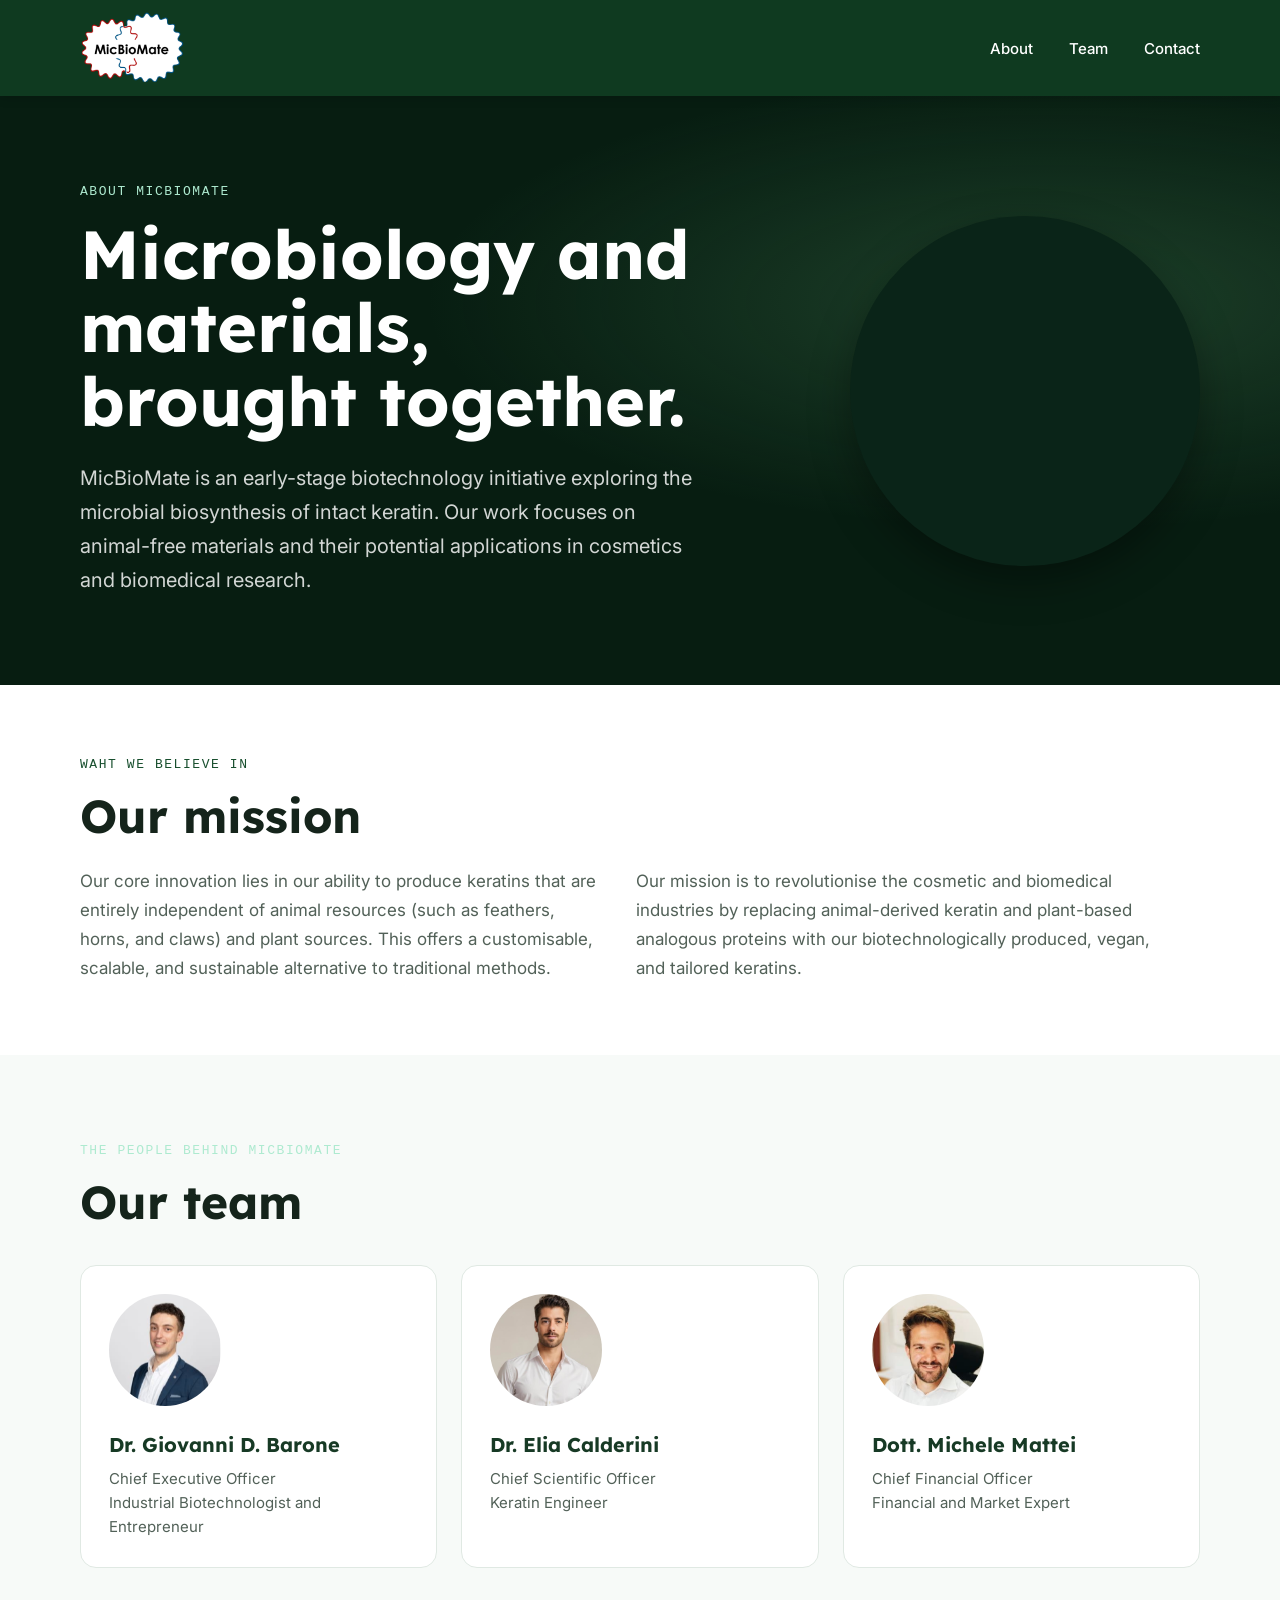
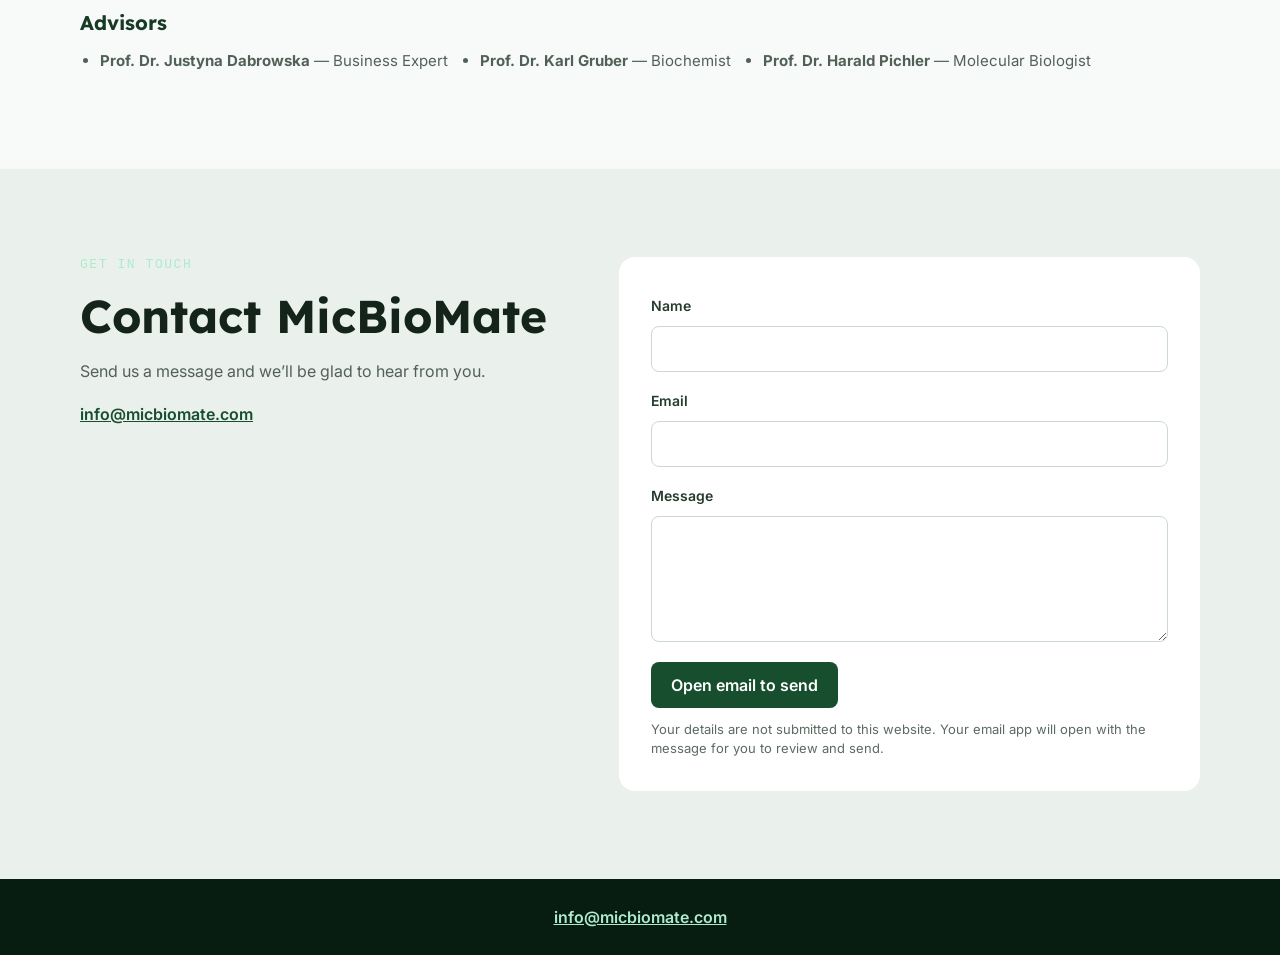
==== commit d22dde23: "added mission statetment" ====
--- a/index.html
+++ b/index.html
@@ -43,6 +43,17 @@
                 </div>
                 <div class="hero-video-wrap">
                     <video class="hero-video" src="mypictures/video5.mp4" autoplay muted loop playsinline preload="auto"></video>
+                </div>
+            </div>
+        </section>
+
+        <section class="mission-section" aria-labelledby="mission-title">
+            <div class="minimal-container">
+                <p class="eyebrow">Waht we believe in</p>
+                <h2 id="mission-title">Our mission</h2>
+                <div class="mission-copy">
+                    <p>Our core innovation lies in our ability to produce keratins that are entirely independent of animal resources (such as feathers, horns, and claws) and plant sources. This offers a customisable, scalable, and sustainable alternative to traditional methods.</p>
+                    <p>Our mission is to revolutionise the cosmetic and biomedical industries by replacing animal-derived keratin and plant-based analogous proteins with our biotechnologically produced, vegan, and tailored keratins.</p>
                 </div>
             </div>
         </section>
--- a/styles.css
+++ b/styles.css
@@ -3539,6 +3539,36 @@
   line-height: 1.7;
 }
 
+.mission-section {
+  padding: 72px 0;
+  background: #fff;
+  color: #15241b;
+}
+
+.mission-section .eyebrow {
+  color: #174e2d;
+}
+
+.mission-section h2 {
+  margin-bottom: 24px;
+  font-family: var(--font-hero);
+  font-size: clamp(32px, 4vw, 46px);
+  line-height: 1.15;
+}
+
+.mission-copy {
+  display: grid;
+  grid-template-columns: repeat(2, minmax(0, 1fr));
+  gap: 32px;
+  max-width: 1080px;
+}
+
+.mission-copy p {
+  color: #526158;
+  font-size: 17px;
+  line-height: 1.7;
+}
+
 .people-section {
   padding: 88px 0 96px;
   background: #f7faf8;
@@ -3724,7 +3754,8 @@
   }
 
   .people-grid,
-  .contact-layout {
+  .contact-layout,
+  .mission-copy {
     grid-template-columns: 1fr;
   }
 
